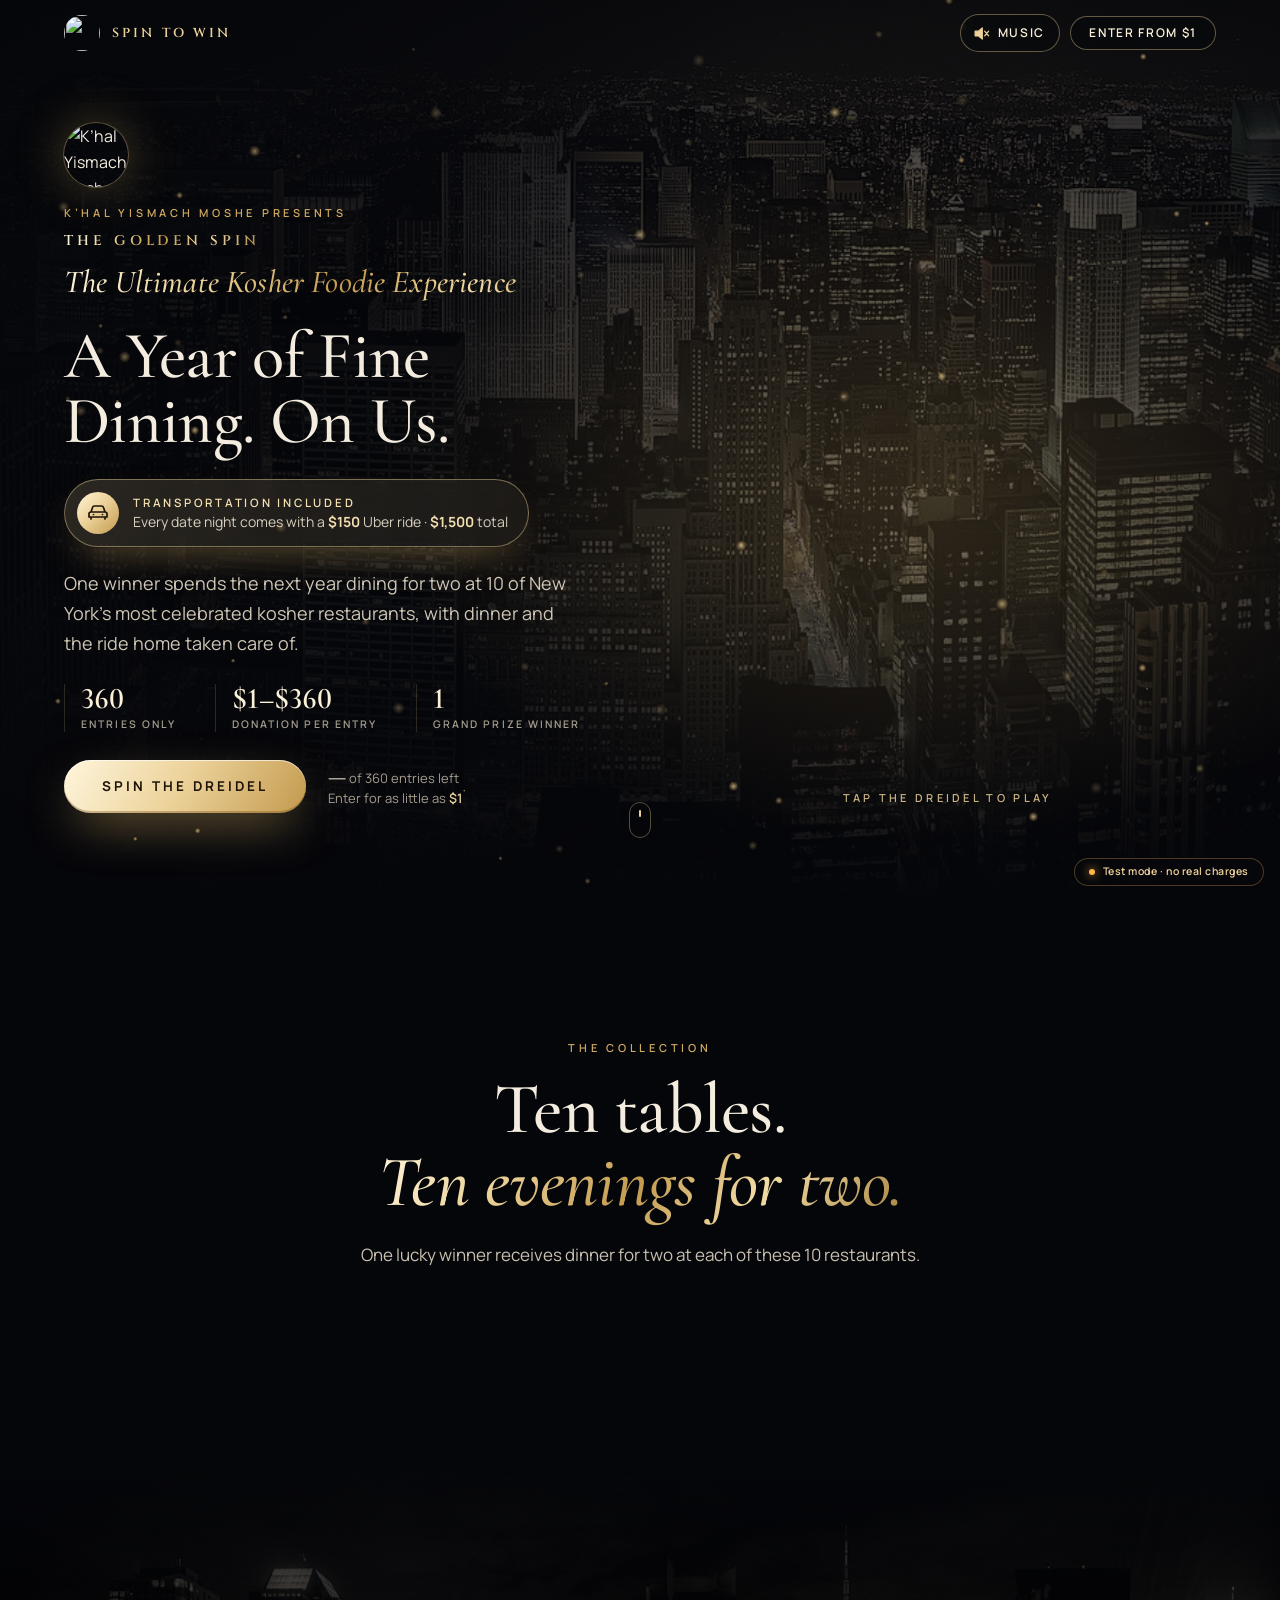
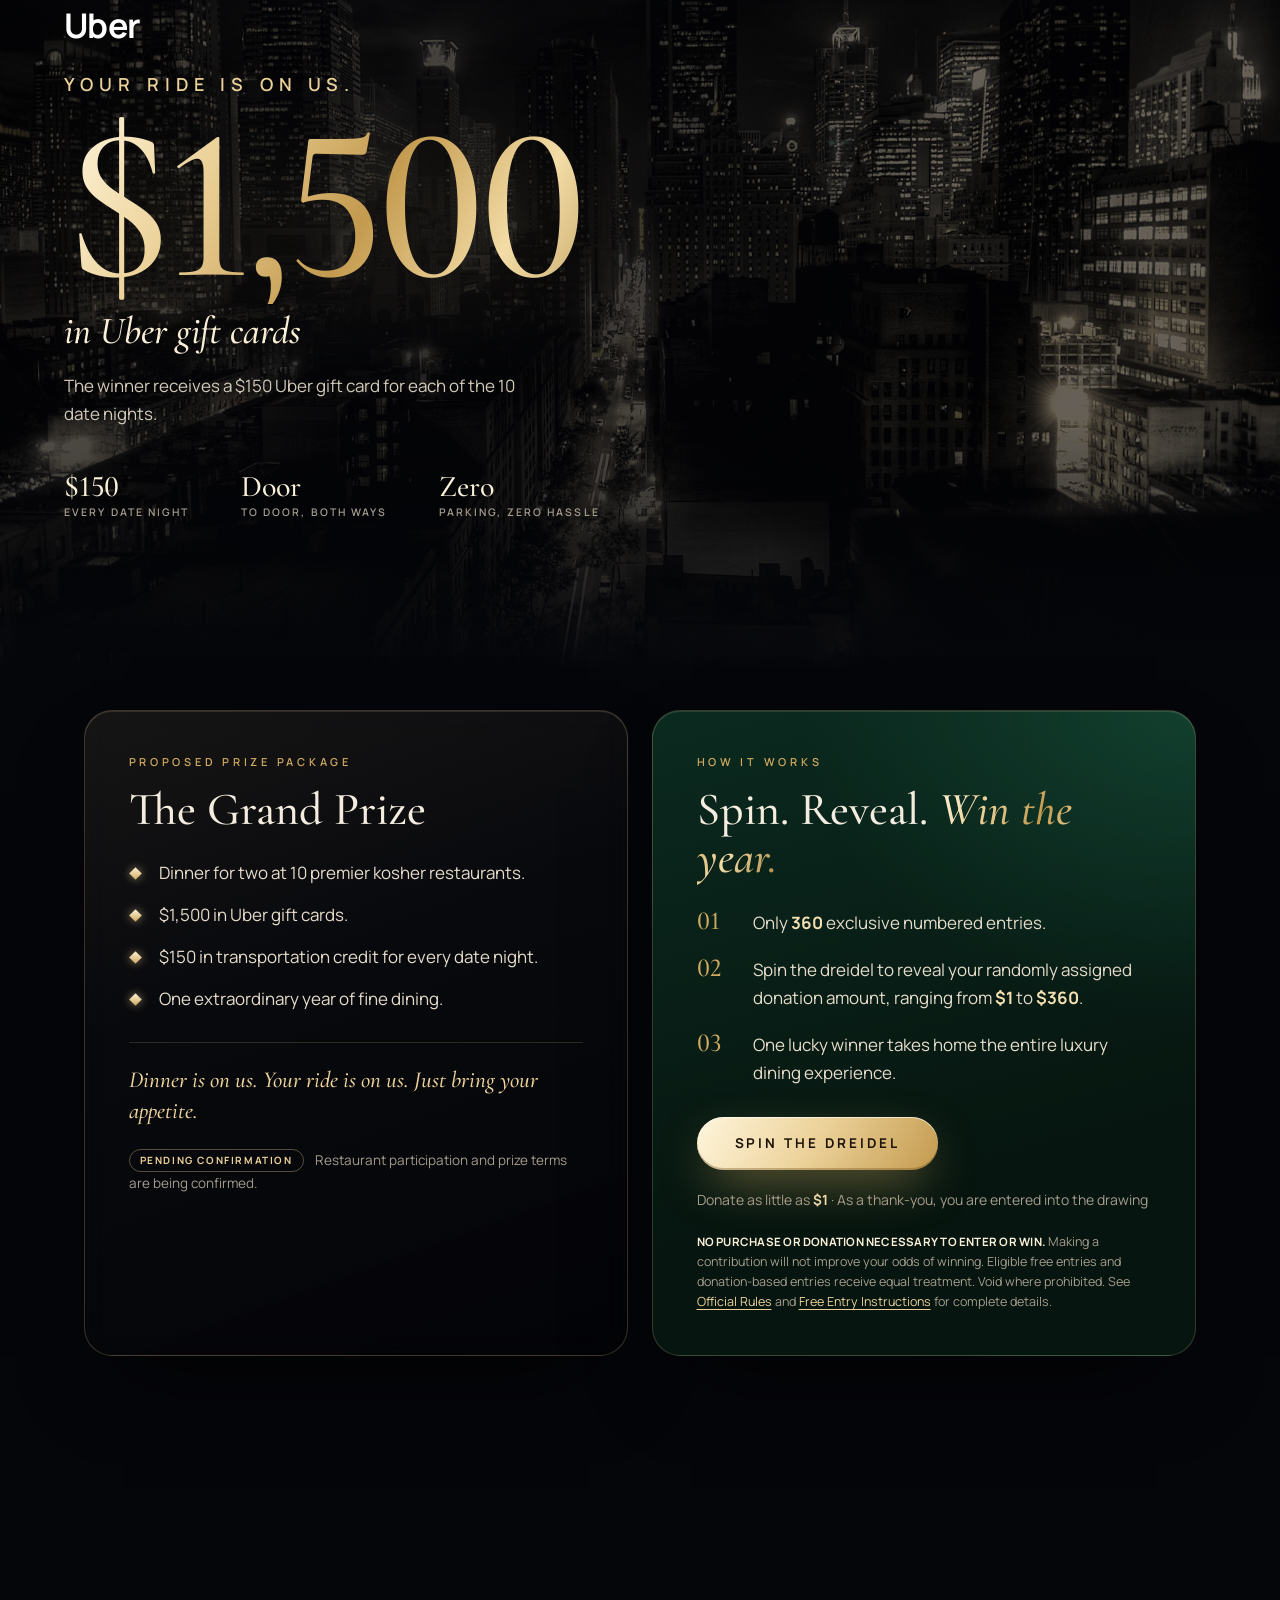
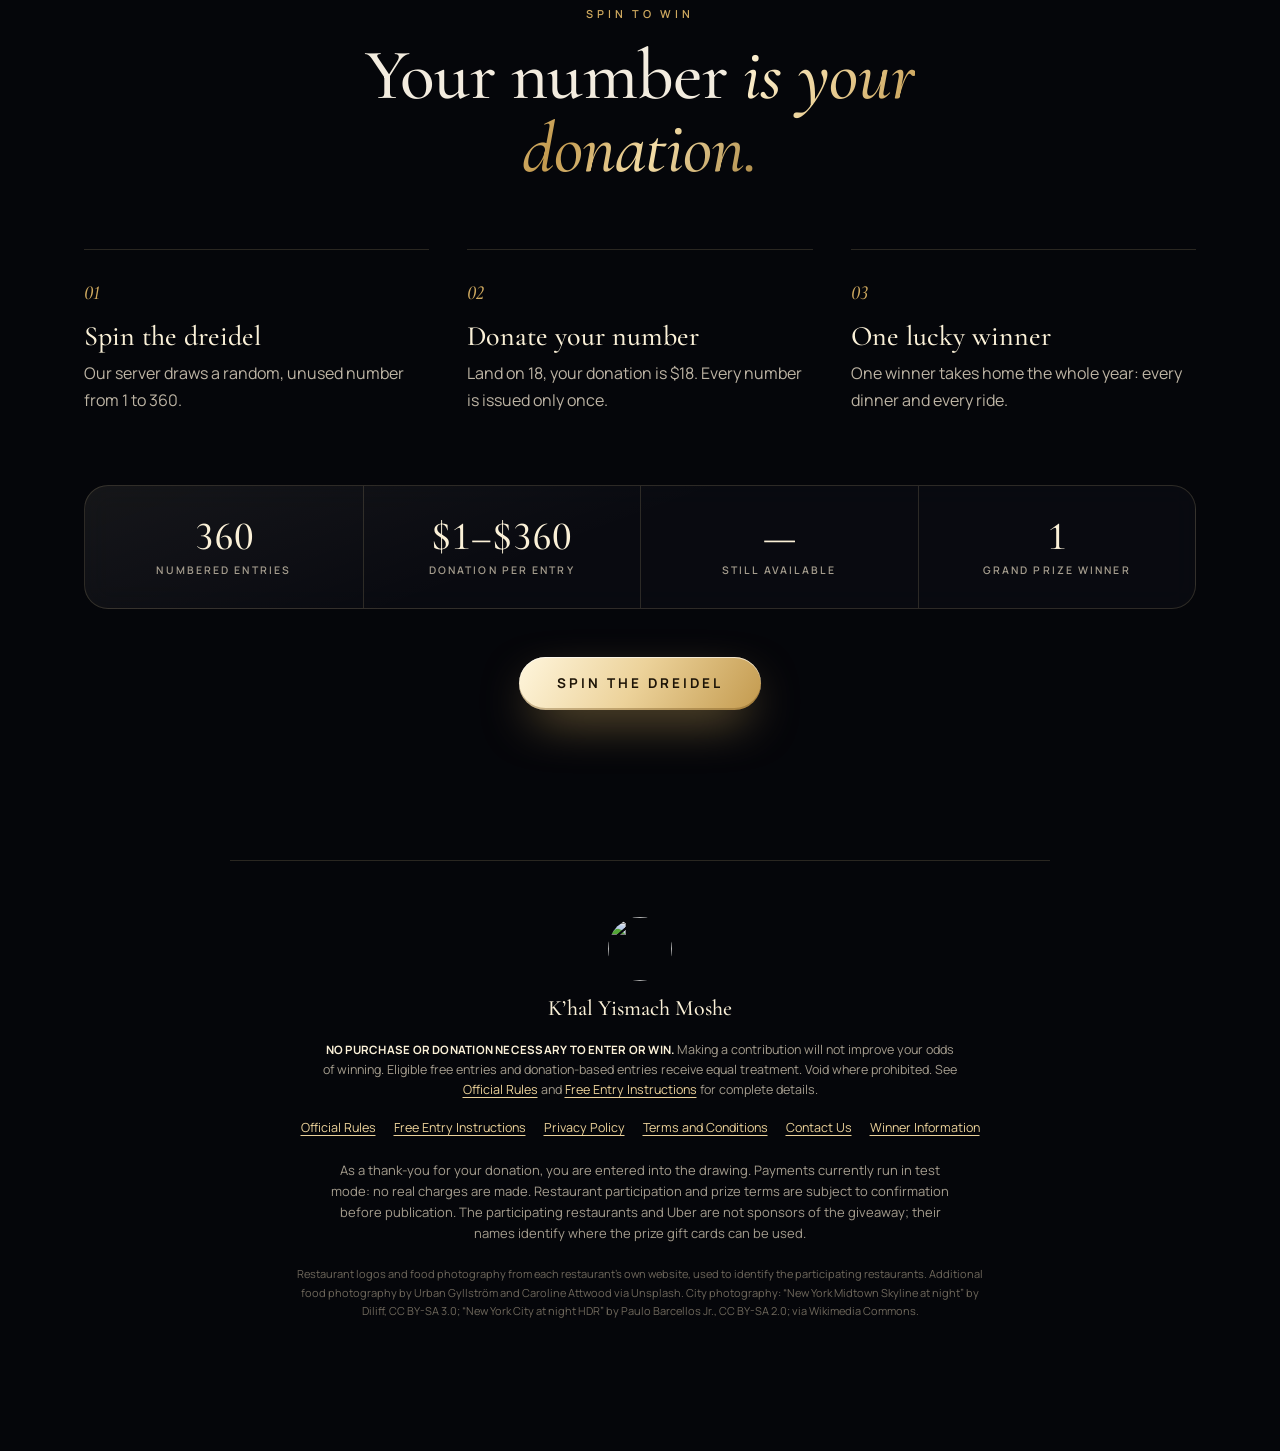
==== index.html @ 98bdea96 "Music on/off button on the result card Co-Authored-By: Claude Opus 5.5 <noreply@anthropic.com> Claud" ====
<!doctype html>
<html lang="en">
<head>
<meta charset="utf-8">
<meta name="viewport" content="width=device-width, initial-scale=1, viewport-fit=cover">
<meta name="theme-color" content="#05060a">
<title>Spin to Win · K’hal Yismach Moshe</title>
<meta name="description" content="A year of date nights at New York’s finest kosher restaurants, with dinner and your ride taken care of.">
<link rel="icon" href="/assets/logo.png">
<link rel="preconnect" href="https://fonts.googleapis.com">
<link rel="preconnect" href="https://fonts.gstatic.com" crossorigin>
<link href="https://fonts.googleapis.com/css2?family=Cormorant+Garamond:ital,wght@0,400;0,500;0,600;0,700;1,400;1,500;1,600&family=Cinzel:wght@500;600;700&family=Frank+Ruhl+Libre:wght@700;900&family=Manrope:wght@400;500;600;700;800&display=swap" rel="stylesheet">
<link rel="stylesheet" href="/assets/site.css">
<script type="importmap">
{ "imports": {
  "three": "https://cdn.jsdelivr.net/npm/three@0.160.0/build/three.module.js",
  "three/addons/": "https://cdn.jsdelivr.net/npm/three@0.160.0/examples/jsm/"
} }
</script>
<script src="https://cdnjs.cloudflare.com/ajax/libs/gsap/3.12.5/gsap.min.js" defer></script>
<script src="https://cdnjs.cloudflare.com/ajax/libs/gsap/3.12.5/ScrollTrigger.min.js" defer></script>
<script src="https://cdn.jsdelivr.net/npm/canvas-confetti@1.9.3/dist/confetti.browser.min.js" defer></script>
</head>
<body>
<canvas id="dust" aria-hidden="true"></canvas>

<div class="ref-chip" id="refChip" hidden><span>Supporting through <b id="refName"></b>’s link</span></div>
<div class="sandbox-pill" role="note"><span class="dot"></span><span>Test mode · no real charges</span></div>

<nav class="nav" id="nav">
  <a class="brand" href="#top"><img src="/assets/logo.png" alt="" width="36" height="36"><span data-c="title">Spin to Win</span></a>
  <div class="nav-right">
    <button class="sound" id="sound" type="button" aria-pressed="false" title="Music and sound">
        <svg viewBox="0 0 24 24" aria-hidden="true"><path class="spk" d="M4 9v6h4l5 4V5L8 9H4z"/><path class="wave" d="M16 8.5a5 5 0 0 1 0 7M18.5 6a8.5 8.5 0 0 1 0 12"/><path class="mute" d="M16 9l5 6M21 9l-5 6"/></svg>
        <span class="snd-label">Music</span>
      </button>
    <button class="nav-cta" type="button" data-open-checkout>Enter from <span data-unit>$1</span></button>
  </div>
</nav>

<header class="hero" id="top">
  <div class="hero-bg" aria-hidden="true"><div class="hero-photo"></div><div class="hero-slides" id="heroSlides"></div><div class="hero-grade"></div><div class="hero-caption" id="heroCaption"></div></div>
  <nav class="hero-rail" id="heroRail" aria-label="The 10 restaurants" hidden></nav>
  <div class="hero-inner">
    <div class="hero-copy">
      <img class="crest" src="/assets/logo.png" alt="K’hal Yismach Moshe" width="96" height="96">
      <p class="kicker"><span data-c="presents">K’hal Yismach Moshe presents</span></p>
      <p class="wordmark"><span data-c="title">The Golden Spin</span><span class="dash"></span><span class="sub" data-c="subtitle">The Ultimate Kosher Foodie Experience</span></p>
      <h1 class="headline" id="headline">A Year of Fine Dining. On Us.</h1>
      <a class="ride-badge" id="rideBadge" href="#ride"><span class="rb-car" aria-hidden="true"><svg viewBox="0 0 24 24"><path d="M5 11l1.5-4.5A2 2 0 0 1 8.4 5h7.2a2 2 0 0 1 1.9 1.5L19 11m-14 0h14m-14 0a2 2 0 0 0-2 2v3h2m14-5a2 2 0 0 1 2 2v3h-2M5 16v2m14-2v2M5 16h14M7.5 13.5h.01M16.5 13.5h.01"/></svg></span><span class="rb-text"><b>Transportation included</b><span>Every date night comes with a <em id="rbPer">$150</em> Uber ride · <em id="rbTotal">$1,500</em> total</span></span></a>
      <p class="intro" data-c="intro">One winner spends the next year dining for two at 10 of New York’s most celebrated kosher restaurants, with dinner and the ride home taken care of.</p>
      <ul class="pillars tickets">
        <li><span class="p-num"><span class="maxT">360</span></span><span class="p-lbl">entries only</span></li>
        <li><span class="p-num"><span data-unit>$1</span>–<span class="maxPriceT">$360</span></span><span class="p-lbl">donation per entry</span></li>
        <li><span class="p-num">1</span><span class="p-lbl">grand prize winner</span></li>
      </ul>
      <div class="hero-actions">
        <button class="cta" id="cta" type="button" data-open-checkout><span>Spin the Dreidel</span></button>
        <p class="avail"><strong id="remaining">—</strong> of <span class="maxT">360</span> entries left<br><span>Enter for as little as <b data-unit>$1</b></span></p>
        <div class="claimed" id="claimed" hidden><div class="cl-bar"><i id="clBar"></i></div><p><b id="clN">0</b> of <span class="maxT">360</span> entries claimed</p></div>
      </div>
    </div>

    <div class="stage" id="spin">
      <div id="three" class="three" aria-hidden="true"></div>
      <div class="stage-fallback" id="fallback" hidden><img src="/assets/logo.png" alt=""></div>
      <p class="spin-counter" id="spinCounter" aria-hidden="true"><span class="sc-hash">№</span><span class="sc-num" id="scNum">0</span></p>
      <p class="stage-hint" id="spinHint" aria-live="polite"></p>
    </div>
  </div>
  <a class="scroll-cue" href="#guide" aria-label="See the restaurants"><span></span></a>
</header>

<main>
  <section class="guide" id="guide" aria-labelledby="guide-h">
    <div class="section-head">
      <p class="kicker">The Collection</p>
      <h2 id="guide-h" class="section-title">Ten tables.<br><em>Ten evenings for two.</em></h2>
      <p class="section-lede" data-c="prize_description">One lucky winner receives dinner for two at each of these 10 restaurants.</p>
    </div>
    <ol class="guide-list" id="guideList"></ol>
  </section>

  <section class="ride" id="ride" aria-labelledby="ride-h">
    <div class="ride-bg" aria-hidden="true"><div class="ride-photo" id="ridePhoto"></div><div class="ride-grade"></div></div>
    <div class="ride-inner">
      <div class="ride-copy">
      <div class="ride-brand" id="rideBrand"><span class="uber-word">Uber</span></div>
      <h2 id="ride-h" class="ride-title" data-c-t="title">Your ride is on us.</h2>
      <p class="ride-amount"><span id="rideAmount">$1,500</span></p>
      <p class="ride-label" id="rideLabel">in Uber gift cards</p>
      <p class="ride-detail" id="rideDetail">The winner receives a $150 Uber gift card for each of the 10 date nights.</p>
      <ul class="ride-points">
        <li><strong id="ridePer">$150</strong><span>every date night</span></li>
        <li><strong>Door</strong><span>to door, both ways</span></li>
        <li><strong>Zero</strong><span>parking, zero hassle</span></li>
      </ul>
      </div>
      <div class="cards-stack" aria-hidden="true" id="cardStack"></div>
    </div>
  </section>

  <section class="overview" id="prize" aria-labelledby="prize-h">
    <div class="ov-card ov-prize">
      <p class="kicker" id="prizeKicker">Proposed prize package</p>
      <h2 id="prize-h" class="ov-title" data-c="prize_title">The Grand Prize</h2>
      <ul class="ov-list" id="prizeItems">
        <li>Dinner for two at 10 premier kosher restaurants.</li>
        <li>$1,500 in Uber gift cards.</li>
        <li>$150 in transportation credit for every date night.</li>
        <li>One extraordinary year of fine dining.</li>
      </ul>
      <p class="ov-tagline" data-c="tagline">Dinner is on us. Your ride is on us. Just bring your appetite.</p>
      <p class="pending" id="pending"><span class="tag">Pending confirmation</span> Restaurant participation and prize terms are being confirmed.</p>
    </div>
    <div class="ov-card ov-how">
      <p class="kicker">How it works</p>
      <h2 class="ov-title">Spin. Reveal. <em>Win the year.</em></h2>
      <ol class="ov-steps">
        <li><span>01</span><p>Only <b class="maxT">360</b> exclusive numbered entries.</p></li>
        <li><span>02</span><p>Spin the dreidel to reveal your randomly assigned donation amount, ranging from <b data-unit>$1</b> to <b class="maxPriceT">$360</b>.</p></li>
        <li><span>03</span><p>One lucky winner takes home the entire luxury dining experience.</p></li>
      </ol>
      <div class="ov-cta"><button class="cta" type="button" data-open-checkout><span>Spin the Dreidel</span></button><p>Donate as little as <b data-unit>$1</b> · As a thank-you, you are entered into the drawing</p></div>
      <p class="npn" data-npn><strong>No purchase or donation necessary to enter or win.</strong> Making a contribution will not improve your odds of winning. Eligible free entries and donation-based entries receive equal treatment. Void where prohibited. See <a href="/rules">Official Rules</a> and <a href="/free-entry">Free Entry Instructions</a> for complete details.</p>
    </div>
  </section>

  <section class="play" id="play" aria-labelledby="play-h">
    <div class="section-head">
      <p class="kicker">Spin to Win</p>
      <h2 id="play-h" class="section-title">Your number <em>is your donation.</em></h2>
    </div>
    <ol class="steps">
      <li><span class="step-n">01</span><h3>Spin the dreidel</h3><p>Our server draws a random, unused number from 1 to <span class="maxT">360</span>.</p></li>
      <li><span class="step-n">02</span><h3>Donate your number</h3><p>Land on 18, your donation is <span data-ex>$18</span>. Every number is issued only once.</p></li>
      <li><span class="step-n">03</span><h3>One lucky winner</h3><p>One winner takes home the whole year: every dinner and every ride.</p></li>
    </ol>
    <div class="facts">
      <div><strong class="maxT">360</strong><span>numbered entries</span></div>
      <div><strong><span data-unit>$1</span>–<span id="maxPrice">$360</span></strong><span>donation per entry</span></div>
      <div><strong id="remaining2">—</strong><span>still available</span></div>
      <div><strong>1</strong><span>grand prize winner</span></div>
    </div>
    <div class="play-cta"><button class="cta" type="button" data-open-checkout><span>Spin the Dreidel</span></button></div>
  </section>

  <section class="earn" id="earn" aria-labelledby="earn-h" hidden>
    <div class="earn-card">
      <p class="kicker">Share your link</p>
      <h2 id="earn-h" class="section-title">Bring your friends <em>to the table.</em></h2>
      <p class="earn-lede" data-earn-lede>Get your personal link and share it with friends and family. Every entry made through your link is counted toward your total.</p>
      <form class="earn-form" id="earnForm" novalidate>
        <input id="earnName" autocomplete="name" placeholder="Your name" maxlength="120" required>
        <input id="earnEmail" type="email" autocomplete="email" placeholder="Your email" maxlength="254" required>
        <button class="cta small" type="submit"><span>Get my link</span></button>
      </form>
      <p class="earn-err" id="earnErr" role="alert"></p>
      <div class="share-box" data-sharebox hidden>
        <p class="sb-progress"><strong data-sb-sold>0</strong> <span data-sb-of>of <span data-sb-th>10</span></span> entries made through your link</p>
        <div class="sb-bar"><i data-sb-bar></i></div>
        <div class="sb-link"><input type="text" readonly data-sb-link aria-label="Your personal link"><button type="button" class="sb-copy" data-sb-copy>Copy</button></div>
        <a class="share sb-wa" data-sb-wa target="_blank" rel="noopener">Share on WhatsApp</a>
      </div>
      <p class="earn-terms" data-earn-terms></p>
    </div>
  </section>

  <footer class="foot">
    <img src="/assets/logo.png" alt="" width="64" height="64">
    <p class="foot-org" data-c="org_name">K’hal Yismach Moshe</p>
    <div class="foot-legal" id="footLegal"></div>
    <p class="npn foot-npn" data-npn><strong>No purchase or donation necessary to enter or win.</strong> Making a contribution will not improve your odds of winning. Eligible free entries and donation-based entries receive equal treatment. Void where prohibited. See <a href="/rules">Official Rules</a> and <a href="/free-entry">Free Entry Instructions</a> for complete details.</p>
    <nav class="foot-links" aria-label="Legal"><a href="/rules">Official Rules</a><a href="/free-entry">Free Entry Instructions</a><a href="/privacy">Privacy Policy</a><a href="/terms">Terms and Conditions</a><a href="/contact">Contact Us</a><a href="/winners">Winner Information</a></nav>
    <p class="fine" id="terms">As a thank-you for your donation, you are entered into the drawing. Payments currently run in test mode: no real charges are made. <span id="termsPending">Restaurant participation and prize terms are subject to confirmation before publication.</span> The participating restaurants and Uber are not sponsors of the giveaway; their names identify where the prize gift cards can be used.</p>
    <p class="fine" id="drawInfo"></p>
    <p class="credits">Restaurant logos and food photography from each restaurant’s own website, used to identify the participating restaurants. Additional food photography by Urban Gyllström and Caroline Attwood via Unsplash. City photography: “New York Midtown Skyline at night” by Diliff, CC BY-SA 3.0; “New York City at night HDR” by Paulo Barcellos Jr., CC BY-SA 2.0; via Wikimedia Commons.</p>
  </footer>
</main>

<aside class="music-dock" id="musicDock" aria-hidden="true" aria-label="Background music"><div class="md-head"><span class="md-note" aria-hidden="true">♪</span><span class="md-title" id="musicTitle"></span><button type="button" class="md-close" id="musicClose" aria-label="Stop music">×</button></div><div class="md-player" id="musicPlayer"></div></aside>

<div class="mobile-bar" id="mobileBar">
  <div><strong id="mbRemaining">—</strong> left · from <span data-unit>$1</span></div>
  <button class="cta small" type="button" data-open-checkout><span>Spin</span></button>
</div>

<div class="sheet" id="sheet" hidden>
  <div class="sheet-backdrop" data-close></div>
  <form class="sheet-panel" id="checkout" novalidate aria-labelledby="co-h" role="dialog" aria-modal="true">
    <button class="close" type="button" data-close aria-label="Close">×</button>
    <div class="progress"><span class="on"></span><span id="p2"></span></div>
    <div class="step" id="step1">
      <p class="kicker">Step 1 of 2</p>
      <h2 id="co-h">Who’s spinning?</h2>
      <label class="field"><span>Full name</span><input id="name" autocomplete="name" maxlength="120" required></label>
      <label class="field"><span>Email</span><input id="email" type="email" autocomplete="email" inputmode="email" maxlength="254" required></label>
      <label class="field"><span>Phone</span><input id="phone" type="tel" autocomplete="tel" inputmode="tel" maxlength="32" required></label>
      <p class="hint">Your entry number is emailed to you.</p>
      <button class="cta" type="button" id="next"><span>Continue</span></button>
    </div>
    <div class="step" id="step2" hidden>
      <p class="kicker">Step 2 of 2</p>
      <h2>Authorize your donation</h2>
      <p class="auth-lede">Your card is authorized for up to <b class="maxPriceT">$360</b> before you spin. You are charged only the number the dreidel lands on.</p>
      <div class="authbox">
        <div><span>Possible donation</span><strong><span data-unit>$1</span> – <span class="maxPriceT">$360</span></strong></div>
        <div><span>You’re charged</span><strong>Your number only</strong></div>
      </div>
      <div class="payel" id="payEl" hidden></div>
      <label class="consent"><input type="checkbox" id="consent"><span><span id="authText">I authorize a charge of the randomly assigned donation amount, between <b data-unit>$1</b> and <b class="maxPriceT">$360</b>.</span> <em id="consentNote">Sandbox demo: no real charge occurs.</em></span></label>
      <label class="consent"><input type="checkbox" id="consentRules"><span>I am at least <span class="minAge">18</span> years old, I am eligible under the <a href="/rules" target="_blank">Official Rules</a>, and I agree to the Official Rules and the <a href="/privacy" target="_blank">Privacy Policy</a>.</span></label>
      <label class="consent optional"><input type="checkbox" id="marketing"><span id="marketingText">Keep me informed about future events and fundraisers (optional).</span></label>
      <p class="npn small" data-npn><strong>No purchase or donation necessary.</strong> A contribution does not improve your odds. <a href="/free-entry" target="_blank">Enter for free</a> · <a href="/rules" target="_blank">Official Rules</a></p>
      <button class="cta" type="submit" id="go"><span>Spin the Dreidel</span></button>
      <button class="link" type="button" id="back">Back</button>
    </div>
    <p class="error" id="error" role="alert"></p>
  </form>
</div>

<div class="reveal-layer" id="reveal" hidden role="dialog" aria-modal="true" aria-labelledby="rv-h">
  <div class="reveal-backdrop"></div>
  <div class="reveal-card">
    <button class="sound r-sound" id="rSound" type="button" aria-pressed="false" title="Music on/off" aria-label="Music on or off">
      <svg viewBox="0 0 24 24" aria-hidden="true"><path class="spk" d="M4 9v6h4l5 4V5L8 9H4z"/><path class="wave" d="M16 8.5a5 5 0 0 1 0 7M18.5 6a8.5 8.5 0 0 1 0 12"/><path class="mute" d="M16 9l5 6M21 9l-5 6"/></svg>
      <span class="snd-label">Music</span>
    </button>
    <figure class="r-art" id="rArt" hidden><img id="rArtImg" alt=""><figcaption id="rArtCap"></figcaption></figure>
    <p class="kicker" id="rv-h">The dreidel landed on <span id="rLetter"></span></p>
    <p class="big-number"><span class="hash">№</span><span id="rNumber">0</span></p>
    <p class="r-amount"><span id="rAmount">$0</span><span class="r-amount-l">your donation</span></p>
    <p class="r-status" id="rStatus"></p>
    <dl class="r-meta">
      <div><dt>Confirmation</dt><dd id="rConf">—</dd></div>
      <div><dt>Authorization</dt><dd id="rAuth">—</dd></div>
    </dl>
    <div class="r-earn" id="rEarn" hidden>
      <p class="r-earn-h">Share your personal link</p>
      <p class="r-earn-p" data-earn-lede>Send it to friends and family. Every entry made through your link is counted toward your total.</p>
      <div class="share-box" data-sharebox hidden>
        <p class="sb-progress"><strong data-sb-sold>0</strong> <span data-sb-of>of <span data-sb-th>10</span></span> entries made through your link</p>
        <div class="sb-bar"><i data-sb-bar></i></div>
        <div class="sb-link"><input type="text" readonly data-sb-link aria-label="Your personal link"><button type="button" class="sb-copy" data-sb-copy>Copy</button></div>
        <a class="share sb-wa" data-sb-wa target="_blank" rel="noopener">Share on WhatsApp</a>
      </div>
    </div>
    <div class="r-actions">
      <a class="share" id="share" target="_blank" rel="noopener"><svg viewBox="0 0 24 24" aria-hidden="true"><path d="M12 2a10 10 0 0 0-8.6 15.1L2 22l5-1.3A10 10 0 1 0 12 2zm0 18.2c-1.5 0-3-.4-4.3-1.2l-.3-.2-3 .8.8-2.9-.2-.3A8.2 8.2 0 1 1 12 20.2zm4.5-6.1c-.2-.1-1.5-.7-1.7-.8-.2-.1-.4-.1-.6.1l-.8 1c-.1.2-.3.2-.5.1a6.7 6.7 0 0 1-3.3-2.9c-.3-.4.2-.4.7-1.3.1-.2 0-.3 0-.4l-.8-1.8c-.2-.5-.4-.4-.6-.4h-.5a1 1 0 0 0-.7.3 3 3 0 0 0-.9 2.2 5.2 5.2 0 0 0 1.1 2.7 11.8 11.8 0 0 0 4.5 4c1.7.7 2.3.8 3.2.6.5-.1 1.5-.6 1.7-1.2.2-.6.2-1.1.2-1.2-.1-.1-.3-.2-.5-.3z"/></svg>Share on WhatsApp</a>
      <button class="ghost" id="again" type="button">Enter again</button>
      <button class="link" id="done" type="button">Done</button>
    </div>
  </div>
</div>

<script type="module" src="/assets/site.js"></script>
</body>
</html>
---- assets/site.css ----
:root{
  --ink:#05060a; --ink-2:#0a0b11; --ink-3:#11131b;
  --champ-1:#fbf1d8; --champ-2:#ecd29a; --champ-3:#cfa95f; --champ-4:#9a7638;
  --text:#f3ecdf; --muted:#a59d8e; --faint:#6f685c; --hair:rgba(236,210,154,.16);
  --gold:linear-gradient(120deg,#fff6dd 0%,#ecd29a 24%,#c39a4e 50%,#f3dca6 72%,#a88440 100%);
  --serif:'Cormorant Garamond',Georgia,serif; --caps:'Cinzel',Georgia,serif; --sans:'Manrope',system-ui,sans-serif;
  --gutter:clamp(18px,5vw,64px); --maxw:1240px;
  --emerald-1:#06150f; --emerald-2:#0b2a1f; --emerald-3:#134a36; --emerald-4:#1f6b4f; --ivory:#f6efe1;
}
::selection{background:rgba(31,107,79,.65);color:var(--ivory)}
*{box-sizing:border-box}
html{scroll-behavior:smooth;-webkit-text-size-adjust:100%}
*{font-feature-settings:'lnum' 1 !important}
body{margin:0;background:var(--ink);color:var(--text);font:400 16px/1.65 var(--sans);overflow-x:hidden;-webkit-font-smoothing:antialiased}
img{max-width:100%;display:block}
[hidden]{display:none!important}
button{font:inherit;color:inherit}
a{color:inherit}
.sr-only{position:absolute;width:1px;height:1px;overflow:hidden;clip:rect(0 0 0 0);white-space:nowrap}
#dust{position:fixed;inset:0;width:100%;height:100%;pointer-events:none;z-index:2}
main,.hero,.nav{position:relative}

.kicker{margin:0;font:600 11px/1.5 var(--sans);letter-spacing:.34em;text-transform:uppercase;color:var(--champ-3)}
.tag{display:inline-block;padding:4px 10px;border-radius:999px;border:1px solid rgba(236,210,154,.35);color:var(--champ-2);font:700 10px/1.3 var(--sans);letter-spacing:.16em;text-transform:uppercase;vertical-align:1px;margin-right:8px}

/* sandbox notice */
.sandbox-pill{position:fixed;left:16px;bottom:max(14px,env(safe-area-inset-bottom));z-index:45;display:flex;align-items:center;gap:8px;padding:6px 14px;border-radius:999px;background:rgba(8,8,12,.78);border:1px solid rgba(255,190,90,.28);backdrop-filter:blur(10px);-webkit-backdrop-filter:blur(10px);font:600 10.5px/1.3 var(--sans);letter-spacing:.05em;color:#f1d39a;white-space:nowrap;max-width:calc(100vw - 24px)}
.sandbox-pill span:last-child{overflow:hidden;text-overflow:ellipsis}
.sandbox-pill .dot{width:6px;height:6px;border-radius:50%;background:#ffb547;box-shadow:0 0 10px #ffb547;flex:none}
@media (min-width:861px){.sandbox-pill{left:auto;right:16px}}

/* nav */
.nav{position:fixed;top:0;left:0;right:0;z-index:40;display:flex;align-items:center;justify-content:space-between;padding:14px var(--gutter);transition:background .4s,backdrop-filter .4s,border-color .4s;border-bottom:1px solid transparent}
.nav.scrolled{background:rgba(5,6,10,.72);backdrop-filter:blur(16px);-webkit-backdrop-filter:blur(16px);border-color:var(--hair)}
.brand{display:flex;align-items:center;gap:12px;text-decoration:none;font:600 13px/1 var(--caps);letter-spacing:.24em;text-transform:uppercase;color:var(--champ-2)}
.brand img{border-radius:50%;opacity:0;transition:opacity .4s}
.nav.scrolled .brand img{opacity:1}
.nav-cta{border:1px solid rgba(236,210,154,.4);background:rgba(5,6,10,.35);color:var(--champ-1);padding:10px 18px;border-radius:999px;font:600 12px/1 var(--sans);letter-spacing:.14em;text-transform:uppercase;cursor:pointer;transition:background .3s,border-color .3s;backdrop-filter:blur(8px)}
.nav-cta:hover{background:rgba(236,210,154,.12);border-color:var(--champ-2)}

/* hero */
.hero{min-height:100svh;display:flex;flex-direction:column;justify-content:center;padding:84px var(--gutter) 48px;isolation:isolate;overflow:hidden}
.hero-bg{position:absolute;inset:0;z-index:-1}
.hero-photo{position:absolute;inset:-4% -2%;background:url(/assets/img/skyline.jpg) center 35%/cover no-repeat;filter:saturate(.55) brightness(.62) sepia(.35);transform-origin:center;animation:breathe 30s ease-in-out infinite alternate}
@keyframes breathe{to{transform:scale(1.06) translateY(-1%)}}
.hero-slides{position:absolute;inset:0;overflow:hidden}
.hero-slides .slide{position:absolute;inset:-3%;background:center/cover no-repeat;opacity:0;transition:opacity 1.8s ease;filter:brightness(.72) saturate(1.05) contrast(1.05)}
.hero-slides .slide.on{opacity:1;animation:kenburns 7.5s ease-out forwards}
.hero-slides .slide.out{opacity:0;animation:kenburns 7.5s ease-out forwards}
@keyframes kenburns{from{transform:scale(1.0)}to{transform:scale(1.08)}}
.hero-caption{position:absolute;right:var(--gutter);top:96px;z-index:3;display:flex;align-items:center;gap:14px;padding:10px 18px 10px 14px;border-radius:999px;background:rgba(5,6,10,.55);border:1px solid var(--hair);backdrop-filter:blur(8px);-webkit-backdrop-filter:blur(8px);opacity:0;transform:translateY(6px);transition:opacity .45s ease,transform .45s ease;pointer-events:none;max-width:calc(100% - 32px)}
.hero-caption.on{opacity:1;transform:none}
.ref-chip{position:fixed;left:50%;top:74px;transform:translateX(-50%);z-index:39;padding:7px 16px;border-radius:999px;background:rgba(8,8,12,.82);border:1px solid var(--hair);backdrop-filter:blur(10px);-webkit-backdrop-filter:blur(10px);font:500 12.5px/1.3 var(--sans);color:var(--text);white-space:nowrap;max-width:calc(100vw - 24px);overflow:hidden;text-overflow:ellipsis}
.ref-chip b{color:var(--champ-1);font-weight:700}
@media (max-width:860px){.ref-chip{top:auto;bottom:calc(126px + env(safe-area-inset-bottom));font-size:11.5px}}
.earn{max-width:820px;margin:110px auto 0;padding:0 var(--gutter)}
.earn-card{border:1px solid rgba(236,210,154,.18);border-radius:28px;padding:clamp(26px,5vw,48px);background:radial-gradient(120% 90% at 50% 0%,rgba(31,107,79,.32),transparent 62%),linear-gradient(180deg,var(--emerald-1),var(--ink-2));text-align:center}
.earn-lede{color:#d8cfbf;max-width:560px;margin:14px auto 24px;font-size:15.5px}
.earn-lede b{color:var(--champ-1)}
.earn-form{display:flex;gap:10px;flex-wrap:wrap;justify-content:center;max-width:620px;margin:0 auto}
.earn-form[hidden]{display:none}
.earn-form input{flex:1 1 180px;min-width:0;padding:13px 16px;border-radius:999px;border:1px solid rgba(236,210,154,.28);background:rgba(0,0,0,.35);color:var(--text);font:400 15px var(--sans)}
.earn-form input:focus{outline:none;border-color:var(--champ-2)}
.earn-err{color:#ffb4a5;min-height:1.2em;margin:10px 0 0;font-size:13px}
.earn-terms{color:var(--faint);font-size:12px;margin:18px auto 0;max-width:560px}
.share-box{max-width:520px;margin:6px auto 0;text-align:left}
.share-box[hidden]{display:none}
.sb-progress{margin:0 0 8px;font-size:13.5px;color:#d8cfbf}
.sb-progress strong{font:600 20px var(--serif);color:var(--champ-1)}
.sb-progress b{color:var(--champ-1)}
.sb-bar[hidden]{display:none}
.sb-bar{height:6px;border-radius:99px;background:rgba(236,210,154,.14);overflow:hidden;margin:0 0 14px}
.sb-bar i{display:block;height:100%;width:0;background:var(--gold);border-radius:99px;transition:width .8s ease}
.sb-link{display:flex;gap:8px;margin:0 0 10px}
.sb-link input{flex:1;min-width:0;padding:10px 14px;border-radius:12px;border:1px solid rgba(236,210,154,.28);background:rgba(0,0,0,.4);color:var(--champ-1);font:500 13px ui-monospace,Menlo,monospace}
.sb-copy{flex:none;padding:0 16px;border-radius:12px;border:1px solid var(--champ-3);background:rgba(236,210,154,.1);color:var(--champ-1);font:600 12px var(--sans);letter-spacing:.08em;text-transform:uppercase;cursor:pointer}
.sb-wa{display:inline-flex}
.r-earn{margin:18px 0 6px;padding:16px 18px;border:1px solid rgba(236,210,154,.16);border-radius:18px;background:linear-gradient(160deg,rgba(31,107,79,.22),rgba(11,42,31,.18));text-align:left}
.r-earn[hidden]{display:none}
.r-earn-h{margin:0;font:600 19px/1.2 var(--serif);color:var(--champ-1)}
.r-earn-p{margin:4px 0 12px;font-size:13px;color:#cfc6b6}
.r-earn-p b{color:var(--champ-1);font-weight:600}
.r-art{margin:-8px auto 16px;width:min(280px,60vw)}
.r-art[hidden]{display:none}
.r-art img{display:block;width:100%;aspect-ratio:833/1000;object-fit:cover;border-radius:18px;border:2px solid var(--champ-3);box-shadow:0 18px 40px -14px #000,0 0 0 6px rgba(236,210,154,.08)}
.r-art figcaption{margin:10px 0 0;font:600 15px/1.3 var(--serif);color:var(--champ-1)}
.r-art figcaption[hidden]{display:none}
.share[hidden]{display:none}
.r-earn .share-box{margin:0}
.music-dock{position:fixed;right:16px;bottom:max(52px,env(safe-area-inset-bottom));z-index:46;width:220px;padding:10px 10px 12px;border-radius:16px;background:rgba(8,8,12,.88);border:1px solid var(--hair);box-shadow:0 20px 50px -20px #000;backdrop-filter:blur(10px);-webkit-backdrop-filter:blur(10px)}
.music-dock:not(.on){opacity:0;visibility:hidden;pointer-events:none;transform:translateY(16px)}
.music-dock{transition:opacity .3s ease,transform .3s ease,visibility 0s linear .3s}.music-dock.on{transition:opacity .3s ease,transform .3s ease}
.md-head{display:flex;align-items:center;gap:8px;margin:0 0 8px}
.md-note{color:var(--champ-2);font-size:15px}
.md-title{flex:1;min-width:0;font:600 10.5px/1.35 var(--sans);letter-spacing:.04em;color:var(--champ-1);overflow:hidden;display:-webkit-box;-webkit-line-clamp:2;-webkit-box-orient:vertical}
.md-close{flex:none;width:26px;height:26px;border-radius:50%;border:1px solid var(--hair);background:none;color:var(--text);font-size:16px;line-height:1;cursor:pointer}
.md-player iframe{display:block;width:200px;height:200px;border:0;border-radius:10px;background:#000}
@media (max-width:860px){.music-dock{right:12px;bottom:calc(84px + env(safe-area-inset-bottom))}}
.hero-rail{display:none}
@media (min-width:1180px){
  .hero.has-slides .hero-caption{display:none}
  .hero-rail:not([hidden]){display:block;position:absolute;right:var(--gutter);top:clamp(250px,27vh,300px);z-index:5;width:200px;padding:14px 0 14px 18px;background:radial-gradient(closest-side at 70% 50%,rgba(5,6,10,.55),transparent);border-radius:18px}
  .rail-logo{height:56px;display:flex;align-items:center;justify-content:flex-end;margin:0 0 14px;opacity:0;transform:translateY(4px);transition:opacity .45s ease,transform .45s ease}
  .rail-logo.on{opacity:1;transform:none}
  .rail-logo img{max-height:56px;max-width:150px;width:auto;object-fit:contain;filter:drop-shadow(0 2px 10px rgba(0,0,0,.6))}
  .hero-rail ol{list-style:none;margin:0;padding:0;border-right:1px solid var(--hair)}
  .hero-rail li button{position:relative;display:flex;align-items:baseline;justify-content:flex-end;gap:10px;width:100%;padding:6px 16px 6px 0;background:none;border:0;cursor:pointer;color:rgba(243,236,223,.66);text-align:right;transition:color .4s ease}
  .hero-rail li button:hover,.hero-rail li button:focus-visible{color:var(--champ-1);outline:none}
  .hero-rail .rn{font:500 10px/1 var(--sans);letter-spacing:.08em;color:rgba(236,210,154,.55)}
  .hero-rail .rt{font:600 11px/1.25 var(--caps);letter-spacing:.15em;text-transform:uppercase;white-space:nowrap;text-shadow:0 1px 3px #000,0 0 14px rgba(0,0,0,.8)}
  .hero-rail li.on button{color:var(--champ-1)}
  .hero-rail li.on .rn{color:var(--champ-2)}
  .hero-rail li.on .rt{color:transparent;background:var(--gold);-webkit-background-clip:text;background-clip:text;text-shadow:none;font-size:12px}
  .hero-rail .rbar{position:absolute;right:-1px;top:4px;bottom:4px;width:2px;background:var(--champ-2);transform:scaleY(0);transform-origin:top;box-shadow:0 0 10px rgba(236,210,154,.6)}
  .hero-rail li.on .rbar{animation:railbar var(--period,5500ms) linear forwards}
  .hero-rail li.past .rbar{transform:scaleY(1);opacity:.35;box-shadow:none}
}
@keyframes railbar{from{transform:scaleY(0)}to{transform:scaleY(1)}}
@media (prefers-reduced-motion:reduce){.hero-rail li.on .rbar{animation:none;transform:scaleY(1)}}
.hero-caption img{height:40px;width:auto;max-width:120px;object-fit:contain}
.hero-caption span{font:600 10.5px/1.3 var(--caps);letter-spacing:.22em;text-transform:uppercase;color:var(--champ-1);white-space:nowrap;overflow:hidden;text-overflow:ellipsis}
@media (max-width:860px){.hero.has-slides{padding-top:122px}.hero-caption{top:68px;bottom:auto;left:0;right:0;margin:0 auto;width:max-content;padding:5px 12px 5px 8px;gap:9px}.hero-caption img{height:26px;max-width:80px}.hero-caption span{font-size:9px;letter-spacing:.16em}}
.hero.has-slides .hero-photo{display:none}
@media (prefers-reduced-motion:reduce){.hero-slides .slide.on,.hero-slides .slide.out{animation:none}}
.hero-grade{position:absolute;inset:0;background:
  radial-gradient(60% 55% at 72% 55%,rgba(207,169,95,.20),transparent 70%),
  linear-gradient(90deg,rgba(5,6,10,.96) 0%,rgba(5,6,10,.82) 38%,rgba(5,6,10,.45) 70%,rgba(5,6,10,.7) 100%),
  linear-gradient(180deg,rgba(5,6,10,.55) 0%,transparent 30%,transparent 62%,var(--ink) 100%)}
.hero-inner{width:100%;max-width:var(--maxw);margin:0 auto;display:grid;grid-template-columns:minmax(0,1.05fr) minmax(0,1fr);gap:clamp(20px,4vw,56px);align-items:center}
.crest{width:64px;height:64px;border-radius:50%;margin-bottom:18px;box-shadow:0 0 0 1px rgba(236,210,154,.3),0 0 50px rgba(207,169,95,.35)}
.wordmark{display:flex;flex-wrap:wrap;align-items:center;gap:10px 14px;margin:12px 0 22px;font:600 14px/1.2 var(--caps);letter-spacing:.28em;text-transform:uppercase}
.wordmark>span:first-child{background:var(--gold);-webkit-background-clip:text;background-clip:text;color:transparent}
.wordmark .dash{width:28px;height:1px;background:var(--champ-4)}
.wordmark .sub{flex-basis:100%;margin-top:4px;font:italic 500 clamp(24px,2.5vw,34px)/1.15 var(--serif);letter-spacing:.005em;text-transform:none;background:var(--gold);-webkit-background-clip:text;background-clip:text;color:transparent;filter:drop-shadow(0 2px 14px rgba(0,0,0,.55))}
.wordmark .dash{display:none}
.headline{margin:0;font:500 clamp(42px,5.2vw,78px)/.98 var(--serif);letter-spacing:-.01em;color:var(--text)}
.headline .l{display:block;overflow:hidden;padding-bottom:.06em}
.headline .l>span{display:inline-block}
.headline .l:last-child>span{font-style:italic;background:var(--gold);background-size:220% 100%;-webkit-background-clip:text;background-clip:text;color:transparent;animation:sheen 9s linear infinite}
@keyframes sheen{to{background-position:-220% 0}}
.ride-badge{display:inline-flex;align-items:center;gap:14px;margin:26px 0 0;padding:12px 20px 12px 12px;border-radius:999px;text-decoration:none;color:var(--text,#efe8da);background:linear-gradient(120deg,rgba(236,210,154,.16),rgba(236,210,154,.05));border:1px solid rgba(236,210,154,.45);box-shadow:0 0 0 1px rgba(0,0,0,.2),0 18px 40px -18px rgba(207,169,95,.55);backdrop-filter:blur(10px);-webkit-backdrop-filter:blur(10px);transition:border-color .3s,transform .3s}
.ride-badge:hover{border-color:rgba(236,210,154,.8);transform:translateY(-1px)}
.rb-car{flex:none;display:grid;place-items:center;width:42px;height:42px;border-radius:50%;background:linear-gradient(135deg,#fff3d6,#ecd29a 45%,#c39a4e);color:#1d1407}
.rb-car svg{width:24px;height:24px;fill:none;stroke:currentColor;stroke-width:1.7;stroke-linecap:round;stroke-linejoin:round}
.rb-text{display:flex;flex-direction:column;gap:2px;text-align:left;line-height:1.3}
.rb-text b{font:600 11.5px/1.3 var(--sans);letter-spacing:.24em;text-transform:uppercase;color:#f3dfb0}
.rb-text>span{font-size:14px;color:#d8cfbe}
.rb-text em{font-style:normal;font-weight:700;color:#f3dfb0}
.intro{max-width:520px;margin:22px 0 26px;color:#cfc6b6;font-size:clamp(16px,1.5vw,18px)}
.tagline{margin:0 0 24px;font:italic 500 clamp(20px,2vw,24px)/1.35 var(--serif);color:var(--champ-2)}
.pillars{list-style:none;padding:0;margin:0 0 28px;display:flex;gap:clamp(18px,3vw,40px);flex-wrap:wrap}
.pillars li{display:flex;flex-direction:column;gap:4px;padding-left:16px;border-left:1px solid var(--hair)}
.p-num{font:600 30px/1 var(--serif);color:var(--champ-1)}
.p-lbl{font:600 10.5px/1.3 var(--sans);letter-spacing:.2em;text-transform:uppercase;color:var(--muted)}
.hero-actions{display:flex;align-items:center;gap:22px;flex-wrap:wrap}
.avail{margin:0;font-size:13px;color:var(--muted);line-height:1.5}
.avail strong{font:600 22px/1 var(--serif);color:var(--champ-1);font-variant-numeric:tabular-nums}
.avail b{color:var(--champ-2);font-weight:600}

.cta{position:relative;overflow:hidden;border:0;border-radius:999px;padding:20px 38px;cursor:pointer;background:var(--gold);background-size:200% 200%;color:#1d1407;font:700 13.5px/1 var(--sans);letter-spacing:.22em;text-transform:uppercase;box-shadow:0 18px 50px -14px rgba(207,169,95,.75),inset 0 1px 0 rgba(255,255,255,.65),inset 0 -2px 0 rgba(110,76,24,.35);transition:transform .3s cubic-bezier(.2,.8,.2,1),box-shadow .3s,background-position .8s}
.cta::after{content:"";position:absolute;inset:0;background:linear-gradient(105deg,transparent 38%,rgba(255,255,255,.7) 50%,transparent 62%);transform:translateX(-130%);animation:glint 4.5s ease-in-out infinite 1.5s}
@keyframes glint{55%,100%{transform:translateX(130%)}}
.cta:hover{transform:translateY(-2px);box-shadow:0 24px 60px -14px rgba(207,169,95,.9),inset 0 1px 0 rgba(255,255,255,.65);background-position:100% 0}
.cta:active{transform:translateY(0) scale(.985)}
.cta:disabled{filter:grayscale(.7) brightness(.6);cursor:default;transform:none}
.cta:disabled::after{display:none}
.cta.small{padding:14px 22px;font-size:12px}
.cta:focus-visible,.ghost:focus-visible,.link:focus-visible,.sound:focus-visible,.nav-cta:focus-visible,.share:focus-visible{outline:2px solid var(--champ-1);outline-offset:3px}

/* stage */
.stage{position:relative;height:min(720px,78svh);min-height:440px}
.three{position:absolute;inset:-6% -10% 0;z-index:2}
.three canvas{display:block;width:100%!important;height:100%!important;outline:none;cursor:pointer}
.stage-fallback{position:absolute;inset:0;display:grid;place-items:center}
.stage-fallback img{width:220px;border-radius:50%;box-shadow:0 0 90px rgba(207,169,95,.45)}
.spin-counter{position:absolute;left:0;right:0;bottom:0;margin:0;z-index:4;text-align:center;pointer-events:none;opacity:0;transform:translateY(10px) scale(.96);transition:opacity .35s ease,transform .35s ease;font:500 clamp(38px,4.2vw,56px)/1 var(--serif);font-variant-numeric:tabular-nums;letter-spacing:.02em}
.spin-counter.on{opacity:1;transform:none}
.spin-counter .sc-hash{font-size:.5em;vertical-align:.55em;margin-right:.12em;color:var(--champ-3)}
.spin-counter .sc-num{display:inline-block;min-width:2.2ch;background:var(--gold);-webkit-background-clip:text;background-clip:text;color:transparent;filter:drop-shadow(0 4px 18px rgba(0,0,0,.7))}
.spin-counter.locked .sc-num{animation:sclock .9s cubic-bezier(.2,.9,.3,1.4)}
.spin-counter.locked{text-shadow:none}
.spin-counter.locked::after{content:"";position:absolute;left:50%;top:50%;width:180px;height:70px;transform:translate(-50%,-50%);background:radial-gradient(closest-side,rgba(236,210,154,.35),transparent);z-index:-1;animation:scglow 1.2s ease-out forwards}
@keyframes sclock{0%{transform:scale(1.35)}100%{transform:scale(1)}}
@keyframes scglow{0%{opacity:0}30%{opacity:1}100%{opacity:.4}}
.stage-hint{position:absolute;left:0;right:0;bottom:2%;margin:0;text-align:center;font:600 11px/1.4 var(--sans);letter-spacing:.3em;text-transform:uppercase;color:var(--champ-2);opacity:.85;pointer-events:none}
.nav-right{display:flex;align-items:center;gap:10px}
.sound{height:38px;padding:0 14px 0 11px;border-radius:999px;border:1px solid rgba(236,210,154,.4);background:rgba(5,6,10,.35);display:inline-flex;align-items:center;gap:7px;cursor:pointer;color:var(--champ-1);font:600 12px/1 var(--sans);letter-spacing:.14em;text-transform:uppercase;backdrop-filter:blur(8px);-webkit-backdrop-filter:blur(8px)}
.sound:hover{background:rgba(236,210,154,.12);border-color:var(--champ-2)}
.sound[aria-pressed=true]{border-color:var(--champ-2);background:rgba(236,210,154,.14)}
@media (max-width:860px){.sound{width:38px;padding:0;justify-content:center}.snd-label{display:none}}
.sound svg{width:19px;height:19px;fill:none;stroke:var(--champ-2);stroke-width:1.6;stroke-linecap:round;stroke-linejoin:round}
.sound .spk{fill:var(--champ-2)}
.sound .wave{display:none}.sound[aria-pressed=true] .wave{display:block}.sound[aria-pressed=true] .mute{display:none}
.scroll-cue{position:absolute;left:50%;bottom:62px;transform:translateX(-50%);width:22px;height:36px;border:1px solid rgba(236,210,154,.35);border-radius:12px}
.scroll-cue span{position:absolute;left:50%;top:7px;width:2px;height:7px;margin-left:-1px;background:var(--champ-2);border-radius:2px;animation:cue 2s ease-in-out infinite}
@keyframes cue{60%{transform:translateY(10px);opacity:0}100%{opacity:0}}

/* section heads */
.overview{max-width:var(--maxw);margin:0 auto;padding:40px var(--gutter) 120px;display:grid;grid-template-columns:1fr 1fr;gap:24px}
.ov-card{position:relative;padding:clamp(28px,3.4vw,48px);border-radius:28px;border:1px solid rgba(236,210,154,.22);background:linear-gradient(160deg,rgba(236,210,154,.08),rgba(255,255,255,.015) 40%,rgba(0,0,0,.25));backdrop-filter:blur(14px);-webkit-backdrop-filter:blur(14px);box-shadow:inset 0 1px 0 rgba(255,243,214,.12),0 40px 90px -40px #000}
.ov-title{margin:14px 0 26px;font:500 clamp(34px,3.6vw,50px)/1.05 var(--serif)}
.ov-title em{font-style:italic;background:var(--gold);-webkit-background-clip:text;background-clip:text;color:transparent}
.ov-list{list-style:none;margin:0;padding:0;display:grid;gap:14px}
.ov-list li{position:relative;padding-left:30px;font-size:17px;color:#e6dccb}
.ov-list li::before{content:'';position:absolute;left:2px;top:.55em;width:9px;height:9px;transform:rotate(45deg);background:linear-gradient(135deg,#fff3d6,#cfa95f);box-shadow:0 0 10px rgba(236,210,154,.6)}
.ov-tagline{margin:28px 0 0;padding-top:22px;border-top:1px solid var(--hair);font:italic 500 clamp(20px,1.8vw,23px)/1.35 var(--serif);color:var(--champ-2)}
.ov-steps{list-style:none;margin:0;padding:0;display:grid;gap:18px}
.ov-steps li{display:grid;grid-template-columns:44px 1fr;gap:12px;align-items:baseline}
.ov-steps span{font:500 26px/1 var(--serif);color:var(--champ-3)}
.ov-steps p{margin:0;font-size:17px;color:#e6dccb}
.ov-steps b{color:#f3dfb0}
.ov-cta{margin-top:30px;display:flex;align-items:center;gap:18px;flex-wrap:wrap}
.ov-cta p{margin:0;color:var(--muted);font-size:14px}.ov-cta b{color:#f3dfb0}
.section-head{max-width:760px;margin:0 auto 64px;text-align:center}
.section-title{margin:16px 0 0;font:500 clamp(40px,5.6vw,76px)/1.02 var(--serif);letter-spacing:-.01em}
.section-title em{font-style:italic;background:var(--gold);-webkit-background-clip:text;background-clip:text;color:transparent}
.section-lede{margin:22px auto 0;max-width:560px;color:#c9c0b0;font-size:17px}
.pending{margin:22px 0 0;color:var(--muted);font-size:13.5px}
.pending .tag{margin:0 8px 0 0}

/* restaurant guide */
.guide{max-width:var(--maxw);margin:0 auto;padding:140px var(--gutter) 120px}
.guide-list{list-style:none;margin:0;padding:0;display:grid;grid-template-columns:1fr 1fr;column-gap:clamp(32px,6vw,96px)}
.dish{position:relative;padding:34px 0 36px;border-top:1px solid var(--hair);display:grid;grid-template-columns:64px 1fr;gap:6px 20px}
.dish:nth-last-child(-n+2){border-bottom:1px solid var(--hair)}
.dish .no{font:500 italic 22px/1.1 var(--serif);color:var(--champ-3);padding-top:6px}
.dish .no::before{content:'No. ';font-size:.62em;font-style:normal;letter-spacing:.12em;color:var(--champ-4)}
.dish .media{position:relative;grid-column:1/-1;margin:-2px 0 18px;aspect-ratio:16/10;border-radius:16px;overflow:hidden;background:var(--ink-3);box-shadow:0 30px 60px -34px #000,inset 0 0 0 1px rgba(236,210,154,.14)}
.dish .media::after{content:'';position:absolute;inset:0;background:linear-gradient(180deg,transparent 55%,rgba(5,6,10,.55));pointer-events:none}
.dish .media img{width:100%;height:100%;object-fit:cover;transition:transform 1.4s cubic-bezier(.2,.8,.2,1)}
.dish:hover .media img{transform:scale(1.05)}
.dish .logo{height:44px;margin-bottom:10px}
.dish .logo img{height:100%;width:auto;object-fit:contain}
.dish h3{margin:0;font:500 clamp(28px,2.6vw,36px)/1.05 var(--serif);color:var(--text);transition:color .3s}
.dish:hover h3{color:var(--champ-1)}
.dish .loc{margin:8px 0 10px;font:600 10.5px/1.4 var(--sans);letter-spacing:.24em;text-transform:uppercase;color:var(--champ-3)}
.dish .desc{margin:0;color:#bdb4a4;font-size:15.5px;max-width:440px}
.dish .line{position:absolute;left:0;top:-1px;height:1px;width:0;background:linear-gradient(90deg,var(--emerald-4),var(--champ-2));transition:width .9s cubic-bezier(.2,.8,.2,1)}
.dish:hover .line{width:100%}

/* ride */
.ride{position:relative;isolation:isolate;overflow:hidden;padding:150px var(--gutter);min-height:86svh;display:flex;align-items:center}
.ride-bg{position:absolute;inset:0;z-index:-1}
.ride-photo{position:absolute;inset:-8% 0;background:url(/assets/img/avenue.jpg) center 60%/cover no-repeat;filter:saturate(.5) brightness(.55) sepia(.45) contrast(1.05)}
.ride-grade{position:absolute;inset:0;background:linear-gradient(180deg,var(--ink) 0%,rgba(5,6,10,.35) 22%,rgba(5,6,10,.35) 70%,var(--ink) 100%),radial-gradient(60% 60% at 30% 50%,rgba(5,6,10,.75),transparent 75%)}
.ride-inner{max-width:var(--maxw);margin:0 auto;width:100%;display:grid;grid-template-columns:1.1fr .9fr;gap:40px;align-items:center}
.cards-stack{position:relative;height:340px;perspective:1200px}
.gcard{position:absolute;left:50%;top:50%;width:min(360px,80vw);aspect-ratio:1.586;margin:0;border-radius:20px;padding:24px 26px;display:flex;flex-direction:column;justify-content:space-between;
  background:linear-gradient(135deg,rgba(255,255,255,.10),rgba(255,255,255,.02) 40%),linear-gradient(160deg,#17181f,#07080c);border:1px solid rgba(255,255,255,.14);
  box-shadow:0 40px 80px -30px #000,inset 0 1px 0 rgba(255,255,255,.12);transform-origin:50% 120%;backdrop-filter:blur(6px)}
.gcard:not(:last-child)>*{visibility:hidden}
.gcard:nth-child(1){transform:translate(-50%,-50%) rotate(-12deg) translateX(-30px);opacity:.55}
.gcard:nth-child(2){transform:translate(-50%,-50%) rotate(-5deg) translateX(-12px);opacity:.8}
.gcard:nth-child(3){transform:translate(-50%,-50%) rotate(3deg)}
.gcard .g-top{display:flex;justify-content:space-between;align-items:center}
.gcard .g-brand{font:700 24px/1 var(--sans);letter-spacing:-.02em;color:#fff}
.gcard .g-chip{font:600 9.5px/1 var(--sans);letter-spacing:.22em;text-transform:uppercase;color:var(--champ-2)}
.gcard .g-amt{font:500 64px/1 var(--serif);background:var(--gold);-webkit-background-clip:text;background-clip:text;color:transparent}
.gcard .g-foot{display:flex;justify-content:space-between;font:600 10px/1 var(--sans);letter-spacing:.2em;text-transform:uppercase;color:var(--muted)}
.ride-brand{display:flex;align-items:center;gap:14px;margin-bottom:26px;height:44px}
.ride-brand img{height:100%;width:auto}
.uber-word{font:700 34px/1 var(--sans);letter-spacing:-.02em;color:#fff}
.ride-title{margin:0;font:600 clamp(15px,1.5vw,18px)/1.3 var(--sans);letter-spacing:.34em;text-transform:uppercase;color:var(--champ-2)}
.ride-amount{margin:12px 0 0;font:500 clamp(104px,17vw,230px)/.9 var(--serif);letter-spacing:-.03em;background:var(--gold);-webkit-background-clip:text;background-clip:text;color:transparent;filter:drop-shadow(0 20px 60px rgba(207,169,95,.25))}
.ride-label{margin:6px 0 0;font:italic 500 clamp(26px,3vw,40px)/1.1 var(--serif);color:var(--champ-1)}
.ride-detail{margin:20px 0 0;max-width:480px;color:#d3cabb;font-size:17px}
.ride-points{list-style:none;padding:0;margin:44px 0 0;display:flex;gap:clamp(22px,4vw,56px);flex-wrap:wrap}
.ride-points li{display:flex;flex-direction:column;gap:4px}
.ride-points strong{font:500 30px/1 var(--serif);color:var(--champ-1)}
.ride-points span{font:600 10.5px/1.3 var(--sans);letter-spacing:.2em;text-transform:uppercase;color:var(--muted)}

/* play */
.play{max-width:var(--maxw);margin:0 auto;padding:130px var(--gutter) 40px}
.steps{list-style:none;margin:0;padding:0;display:grid;grid-template-columns:repeat(3,1fr);gap:clamp(20px,3vw,40px)}
.steps li{padding:30px 0 0;border-top:1px solid var(--hair)}
.step-n{font:500 italic 20px/1 var(--serif);color:var(--champ-3)}
.steps h3{margin:14px 0 8px;font:500 28px/1.15 var(--serif);color:var(--champ-1)}
.steps p{margin:0;color:#bdb4a4}
.facts{margin:72px 0 0;display:grid;grid-template-columns:repeat(4,1fr);border:1px solid var(--hair);border-radius:24px;background:linear-gradient(160deg,rgba(255,240,205,.05),transparent 45%),rgba(14,15,22,.55);backdrop-filter:blur(14px);-webkit-backdrop-filter:blur(14px)}
.facts>div{padding:30px 24px;text-align:center;display:flex;flex-direction:column;gap:8px}
.facts>div+div{border-left:1px solid var(--hair)}
.facts strong{font:500 40px/1 var(--serif);color:var(--champ-1);font-variant-numeric:tabular-nums}
.facts>div>span{font:600 10.5px/1.3 var(--sans);letter-spacing:.2em;text-transform:uppercase;color:var(--muted)}
.play-cta{display:flex;justify-content:center;margin-top:48px}

.foot{max-width:820px;margin:110px auto 0;padding:56px var(--gutter) 120px;text-align:center;border-top:1px solid var(--hair);color:var(--muted);font-size:13px}
.foot img{margin:0 auto 14px;border-radius:50%;opacity:.95}
.foot-org{font:500 22px/1.2 var(--serif);color:var(--champ-1);margin:0 0 14px}
.foot .fine{margin:0 auto 10px;max-width:640px;line-height:1.6}
.credits{font-size:11px;color:var(--faint);margin-top:22px}
.npn{max-width:640px;margin:18px auto 0;font-size:12.5px;line-height:1.6;color:var(--muted);text-align:center}
.npn strong{color:var(--champ-1);font-weight:700;letter-spacing:.02em;text-transform:uppercase;font-size:11.5px}
.npn a,.foot-links a,.consent a{color:var(--champ-2);text-decoration:underline;text-underline-offset:3px}
.npn.small{font-size:11.5px;margin:0 0 18px;text-align:left}
.ov-cta + .npn{text-align:left;margin:20px 0 0}
.foot-legal{margin:0 auto 18px;font-size:12.5px;line-height:1.7}
.foot-legal p{margin:0}
.foot-legal strong{color:var(--text);font-weight:600}
.foot-npn{margin:0 auto 18px}
.foot-links{display:flex;flex-wrap:wrap;justify-content:center;gap:8px 18px;margin:0 auto 22px;font-size:12.5px}
mark.ph{background:rgba(255,181,71,.14);color:#ffc976;border:1px dashed rgba(255,181,71,.5);border-radius:4px;padding:0 5px}
.consent.optional{color:var(--muted);font-size:12.5px}
[data-npn][hidden]{display:none}

/* checkout sheet */
.sheet{position:fixed;inset:0;z-index:60;display:flex;flex-direction:column;align-items:center;padding:16px;overflow-y:auto;-webkit-overflow-scrolling:touch;overscroll-behavior:contain}
.sheet-backdrop{position:fixed!important}
.sheet[hidden],.reveal-layer[hidden]{display:none}
.sheet-backdrop,.reveal-backdrop{position:absolute;inset:0;background:rgba(3,3,6,.74);backdrop-filter:blur(8px);-webkit-backdrop-filter:blur(8px)}
.sheet-panel{position:relative;flex:none;margin:auto 0;width:min(470px,100%);padding:34px 30px 26px;border-radius:26px;border:1px solid var(--hair);background:linear-gradient(160deg,rgba(255,240,205,.07),transparent 40%),rgba(13,14,20,.94);box-shadow:0 40px 100px -30px #000}
.sheet-panel h2{font:500 34px/1.1 var(--serif);color:var(--champ-1);margin:10px 0 22px}
.close{position:absolute;right:16px;top:14px;width:38px;height:38px;border-radius:50%;border:1px solid var(--hair);background:transparent;color:var(--champ-2);font-size:22px;line-height:1;cursor:pointer}
.progress{display:flex;gap:6px;margin:0 56px 20px 0}
.progress span{height:2px;flex:1;border-radius:2px;background:rgba(236,210,154,.15);transition:background .4s}
.progress span.on{background:var(--champ-2)}
.field{display:block;margin-bottom:14px}
.field span{display:block;font:600 11px/1 var(--sans);letter-spacing:.16em;text-transform:uppercase;color:var(--muted);margin-bottom:8px}
.field input{width:100%;padding:15px 16px;border-radius:14px;border:1px solid rgba(236,210,154,.22);background:rgba(0,0,0,.35);color:var(--text);font:500 16px var(--sans);transition:border-color .2s,box-shadow .2s}
.field input:focus{outline:none;border-color:var(--champ-2);box-shadow:0 0 0 4px rgba(236,210,154,.12)}
.hint{font-size:12.5px;color:var(--muted);margin:2px 0 20px}
.sheet-panel .cta{width:100%}
.auth-lede{color:#cfc6b6;margin:-8px 0 16px;font-size:15px}
.authbox{display:grid;grid-template-columns:1fr 1fr;gap:10px;margin-bottom:18px}
.authbox>div{border:1px solid var(--hair);border-radius:14px;padding:14px;background:rgba(0,0,0,.25)}
.authbox>div>span{display:block;font-size:10.5px;letter-spacing:.14em;text-transform:uppercase;color:var(--muted)}
.authbox strong{display:block;margin-top:6px;font:500 22px/1.1 var(--serif);color:var(--champ-1)}
.consent{display:flex;gap:12px;align-items:flex-start;font-size:13.5px;color:#cfc6b6;margin-bottom:20px;cursor:pointer;line-height:1.55}
.consent b{color:var(--champ-1);font-weight:600}
.consent em{color:#f1c97f;font-style:normal}
.consent input{appearance:none;-webkit-appearance:none;flex:none;width:22px;height:22px;margin:1px 0 0;border-radius:7px;border:1.5px solid var(--champ-3);background:rgba(0,0,0,.3);display:grid;place-items:center;cursor:pointer}
.consent input:checked{background:var(--champ-2)}
.consent input:checked::after{content:"";width:6px;height:11px;border:solid #1d1407;border-width:0 2.5px 2.5px 0;transform:translate(0,-1px) rotate(45deg)}
.consent input:focus-visible{outline:2px solid var(--champ-1);outline-offset:2px}
.link{display:block;margin:14px auto 0;background:none;border:0;color:var(--muted);font-size:13px;cursor:pointer;text-decoration:underline;text-underline-offset:3px}
.error{color:#ffb4a0;font-size:13.5px;margin:12px 0 0;min-height:1em}

/* reveal */
.reveal-layer{position:fixed;inset:0;z-index:70;display:flex;padding:16px;overflow-y:auto;-webkit-overflow-scrolling:touch;overscroll-behavior:contain}
.reveal-layer>.reveal-card{margin:auto}
.r-sound{position:absolute;top:14px;right:14px;z-index:3}
.reveal-backdrop{position:fixed;background:radial-gradient(60% 60% at 50% 45%,rgba(60,44,16,.55),rgba(3,3,6,.88))}
.reveal-card{position:relative;width:min(520px,100%);text-align:center;padding:40px 30px 30px;border-radius:30px;border:1px solid rgba(236,210,154,.3);background:linear-gradient(170deg,rgba(255,240,205,.09),transparent 45%),rgba(12,13,19,.9);box-shadow:0 60px 140px -40px #000,0 0 120px -30px rgba(207,169,95,.45)}
#rLetter{font:900 18px/1 'Frank Ruhl Libre',serif;color:var(--champ-1);letter-spacing:0}
.big-number{margin:6px 0 0;font:500 clamp(120px,26vw,176px)/.9 var(--serif);letter-spacing:-.03em;background:var(--gold);-webkit-background-clip:text;background-clip:text;color:transparent;filter:drop-shadow(0 12px 40px rgba(207,169,95,.45));font-variant-numeric:lining-nums tabular-nums}
.big-number .hash{font-size:.32em;vertical-align:.95em;margin-right:6px;letter-spacing:0}
.r-amount{margin:6px 0 0;display:flex;flex-direction:column;align-items:center;gap:2px}
.r-amount #rAmount{font:500 48px/1 var(--serif);color:var(--champ-1)}
.r-amount-l{font:600 10.5px/1.3 var(--sans);letter-spacing:.24em;text-transform:uppercase;color:var(--muted)}
.r-status{margin:14px auto 0;max-width:380px;font-size:13.5px;color:#cfc6b6;min-height:1.2em}
.r-status.warn{color:#ffc07a}
.r-meta{display:grid;grid-template-columns:1fr 1fr;gap:10px;margin:20px 0 22px}
.r-meta>div{border:1px solid var(--hair);border-radius:14px;padding:12px;background:rgba(0,0,0,.25)}
.r-meta dt{font-size:10px;letter-spacing:.16em;text-transform:uppercase;color:var(--muted)}
.r-meta dd{margin:4px 0 0;font:600 13px/1.4 ui-monospace,SFMono-Regular,Menlo,monospace;color:var(--champ-1);overflow-wrap:anywhere}
.r-actions{display:grid;grid-template-columns:1fr 1fr;gap:10px}
.share{display:flex;align-items:center;justify-content:center;gap:8px;padding:15px;border-radius:999px;background:#1f8f55;color:#fff;text-decoration:none;font:700 12.5px/1 var(--sans);letter-spacing:.08em;transition:filter .2s}
.share:hover{filter:brightness(1.1)}
.share svg{width:18px;height:18px;fill:#fff}
.ghost{padding:15px;border-radius:999px;border:1px solid rgba(236,210,154,.4);background:transparent;color:var(--champ-1);font:700 12.5px/1 var(--sans);letter-spacing:.12em;text-transform:uppercase;cursor:pointer;transition:background .2s}
.ghost:hover{background:rgba(236,210,154,.1)}
.r-actions .link{grid-column:1/-1;margin-top:6px}

.mobile-bar{display:none}

@media (max-width:960px){
  .hero{padding-top:84px;min-height:auto}
  .hero-inner{grid-template-columns:1fr;gap:0}
  .hero-inner{text-align:center;justify-items:center}
  .hero-copy{display:contents}
  .crest{order:1}.hero .kicker{order:2}.wordmark{order:3}.headline{order:4}.ride-badge{order:5;margin:18px 0 4px}.stage{order:6}.intro{order:7}.tagline{order:8}.pillars{order:9}.hero-actions{order:10}
  .crest{width:72px;height:72px;margin-bottom:18px}
  .wordmark{justify-content:center;margin-bottom:22px}
  .intro{margin-left:auto;margin-right:auto}
  .pillars{justify-content:center}
  .pillars li{border-left:0;padding-left:0;align-items:center}
  .hero-actions{justify-content:center;text-align:left}
  .stage{height:min(380px,50svh);min-height:300px;width:calc(100% + 2 * var(--gutter));margin:-6px calc(-1 * var(--gutter)) -10px}
  .three{inset:0}
  .crest{position:relative;z-index:2}
  .hero-grade{background:radial-gradient(70% 40% at 50% 70%,rgba(207,169,95,.18),transparent 70%),linear-gradient(180deg,rgba(5,6,10,.62) 0%,rgba(5,6,10,.7) 40%,rgba(5,6,10,.45) 70%,var(--ink) 100%)}
  .scroll-cue{display:none}
  .ride-inner{grid-template-columns:1fr}
  .overview{grid-template-columns:1fr;padding-top:24px;padding-bottom:80px}
  .cards-stack{height:280px;margin-top:20px}
  .guide-list{grid-template-columns:1fr}
  .dish:nth-last-child(2){border-bottom:0}
  .steps{grid-template-columns:1fr}
  .facts{grid-template-columns:1fr 1fr}
  .facts>div:nth-child(3){border-left:0}
  .facts>div:nth-child(n+3){border-top:1px solid var(--hair)}
}
@media (max-width:600px){
  .nav{padding:12px 16px}
  .brand span{font-size:11px;letter-spacing:.2em}
  .nav-cta{padding:9px 14px;font-size:10.5px}
  .headline{font-size:clamp(40px,11.5vw,56px)}
  .wordmark{gap:6px 10px;font-size:12px}
  .wordmark .dash{display:none}
  .wordmark .sub{flex-basis:100%;font-size:24px}
  .p-num{font-size:26px}
  .pillars{display:grid;grid-template-columns:repeat(3,1fr);gap:10px;width:100%}
  .p-lbl{font-size:9px;letter-spacing:.12em}
  .pending .tag{display:table;margin:0 auto 8px}
  .ride-badge{gap:10px;padding:9px 14px 9px 9px}
  .rb-car{width:36px;height:36px}
  .rb-text b{font-size:10.5px;letter-spacing:.18em}
  .rb-text>span{font-size:12.5px}
  .crest{width:56px;height:56px;margin-bottom:14px}
  .hero-actions .cta{width:100%}
  .ov-card{padding:26px 22px;border-radius:22px}
  .ov-card .pending .tag{margin:0 0 8px}
  .ov-cta .cta{width:100%}
  .ov-cta{justify-content:center;text-align:center}
  .ov-cta p{width:100%}
  .ov-list li,.ov-steps p{font-size:16px}
  .hero-actions{gap:14px}
  .avail{text-align:center;width:100%}
  .guide,.play{padding-top:96px}
  .section-head{margin-bottom:40px}
  .dish{grid-template-columns:44px 1fr;padding:28px 0 30px}
  .ride{padding:110px 18px;min-height:auto}
  .ride-points strong{font-size:26px}
  .facts strong{font-size:32px}
  .facts>div{padding:22px 12px}
  .mobile-bar{position:fixed;left:12px;right:12px;bottom:max(42px,calc(env(safe-area-inset-bottom) + 34px));z-index:30;display:flex;align-items:center;justify-content:space-between;gap:12px;padding:8px 8px 8px 20px;border-radius:999px;background:rgba(12,13,20,.86);border:1px solid var(--hair);backdrop-filter:blur(16px);-webkit-backdrop-filter:blur(16px);box-shadow:0 20px 40px -10px rgba(0,0,0,.8);font-size:13px;color:var(--muted);transform:translateY(200%);transition:transform .45s cubic-bezier(.2,.8,.2,1)}
  .mobile-bar.show{transform:none}
  .mobile-bar strong{color:var(--champ-1);font:600 18px/1 var(--serif)}
  .sheet{padding:24px 0 0}
  .sheet-panel{width:100%;margin:auto 0 0;border-radius:26px 26px 0 0;padding:28px 20px max(24px,env(safe-area-inset-bottom))}
  .reveal-card{padding:32px 20px 22px}
  .r-actions{grid-template-columns:1fr}
  .sandbox-pill{font-size:9.5px;padding:5px 11px;left:50%;transform:translateX(-50%);bottom:max(8px,env(safe-area-inset-bottom))}
}
@media (prefers-reduced-motion:reduce){
  *,*::before,*::after{animation-duration:.001s!important;animation-iteration-count:1!important;transition-duration:.001s!important}
  html{scroll-behavior:auto}
}

.payel{margin:16px 0 4px;min-height:60px}
.pay-loading{margin:0;padding:18px 0;color:var(--muted);font-size:14px}

/* ── The Golden Spin: emerald accents and quiet progress ── */
.ov-how{background:radial-gradient(120% 80% at 100% 0%,rgba(31,107,79,.38),transparent 60%),linear-gradient(165deg,var(--emerald-2),var(--emerald-1) 70%)!important;border-color:rgba(236,210,154,.2)!important}
.reveal-card{background:radial-gradient(90% 55% at 50% 0%,rgba(31,107,79,.30),transparent 70%),linear-gradient(170deg,rgba(255,240,205,.07),transparent 40%),#0b0d12!important}
.claimed{margin:12px 0 0;max-width:300px}
.claimed[hidden]{display:none}
.cl-bar{height:3px;border-radius:9px;background:rgba(236,210,154,.14);overflow:hidden}
.cl-bar i{display:block;height:100%;width:0;background:linear-gradient(90deg,var(--emerald-4),var(--champ-2));transition:width 1.2s cubic-bezier(.2,.8,.2,1)}
.claimed p{margin:7px 0 0;font-size:12px;letter-spacing:.06em;color:var(--muted)}
.claimed b{color:var(--champ-1);font-weight:600}
.guide .kicker,.overview .kicker{letter-spacing:.34em}
@media (max-width:860px){.claimed{margin:12px auto 0}}
@media (max-width:520px){.nav .brand span{font-size:11px;letter-spacing:.2em;white-space:nowrap}.nav-cta{white-space:nowrap;padding:9px 12px;font-size:11px;letter-spacing:.1em}.nav-right{gap:8px}.nav .brand img{width:30px;height:30px}}
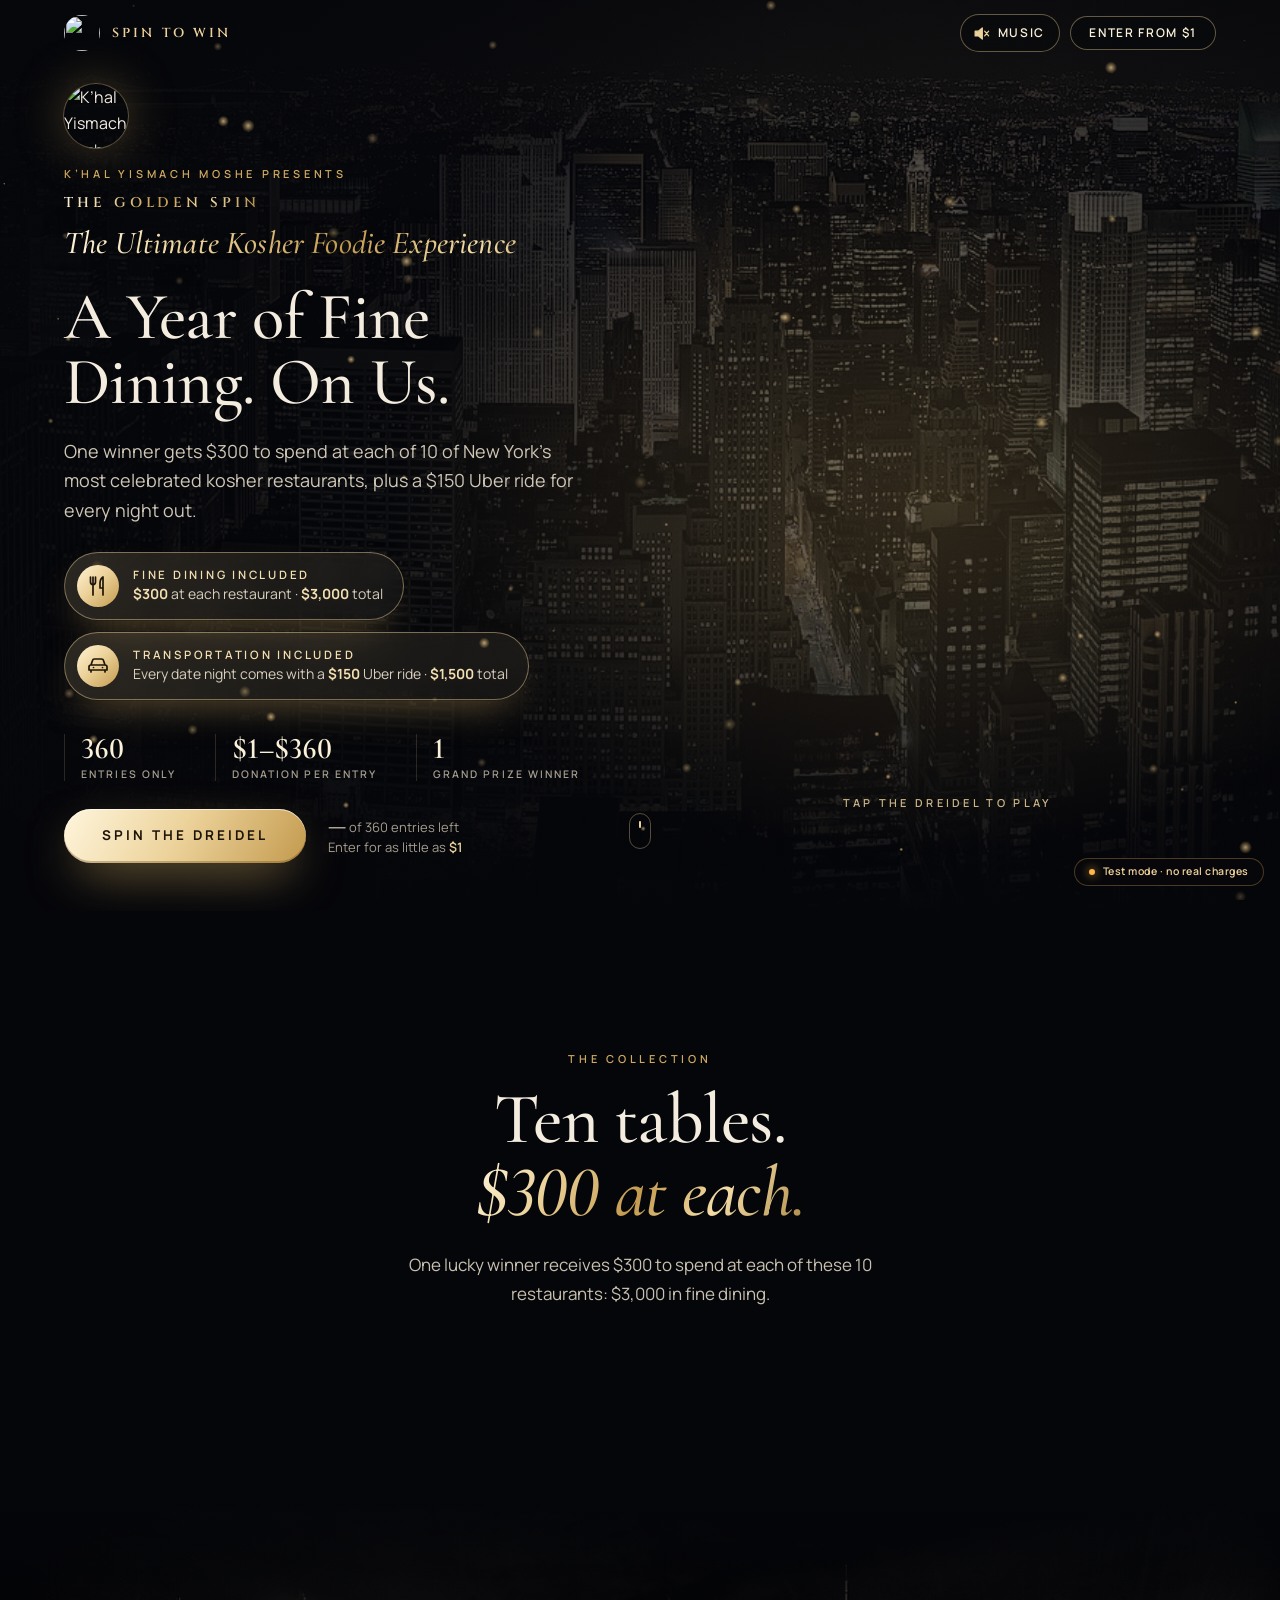
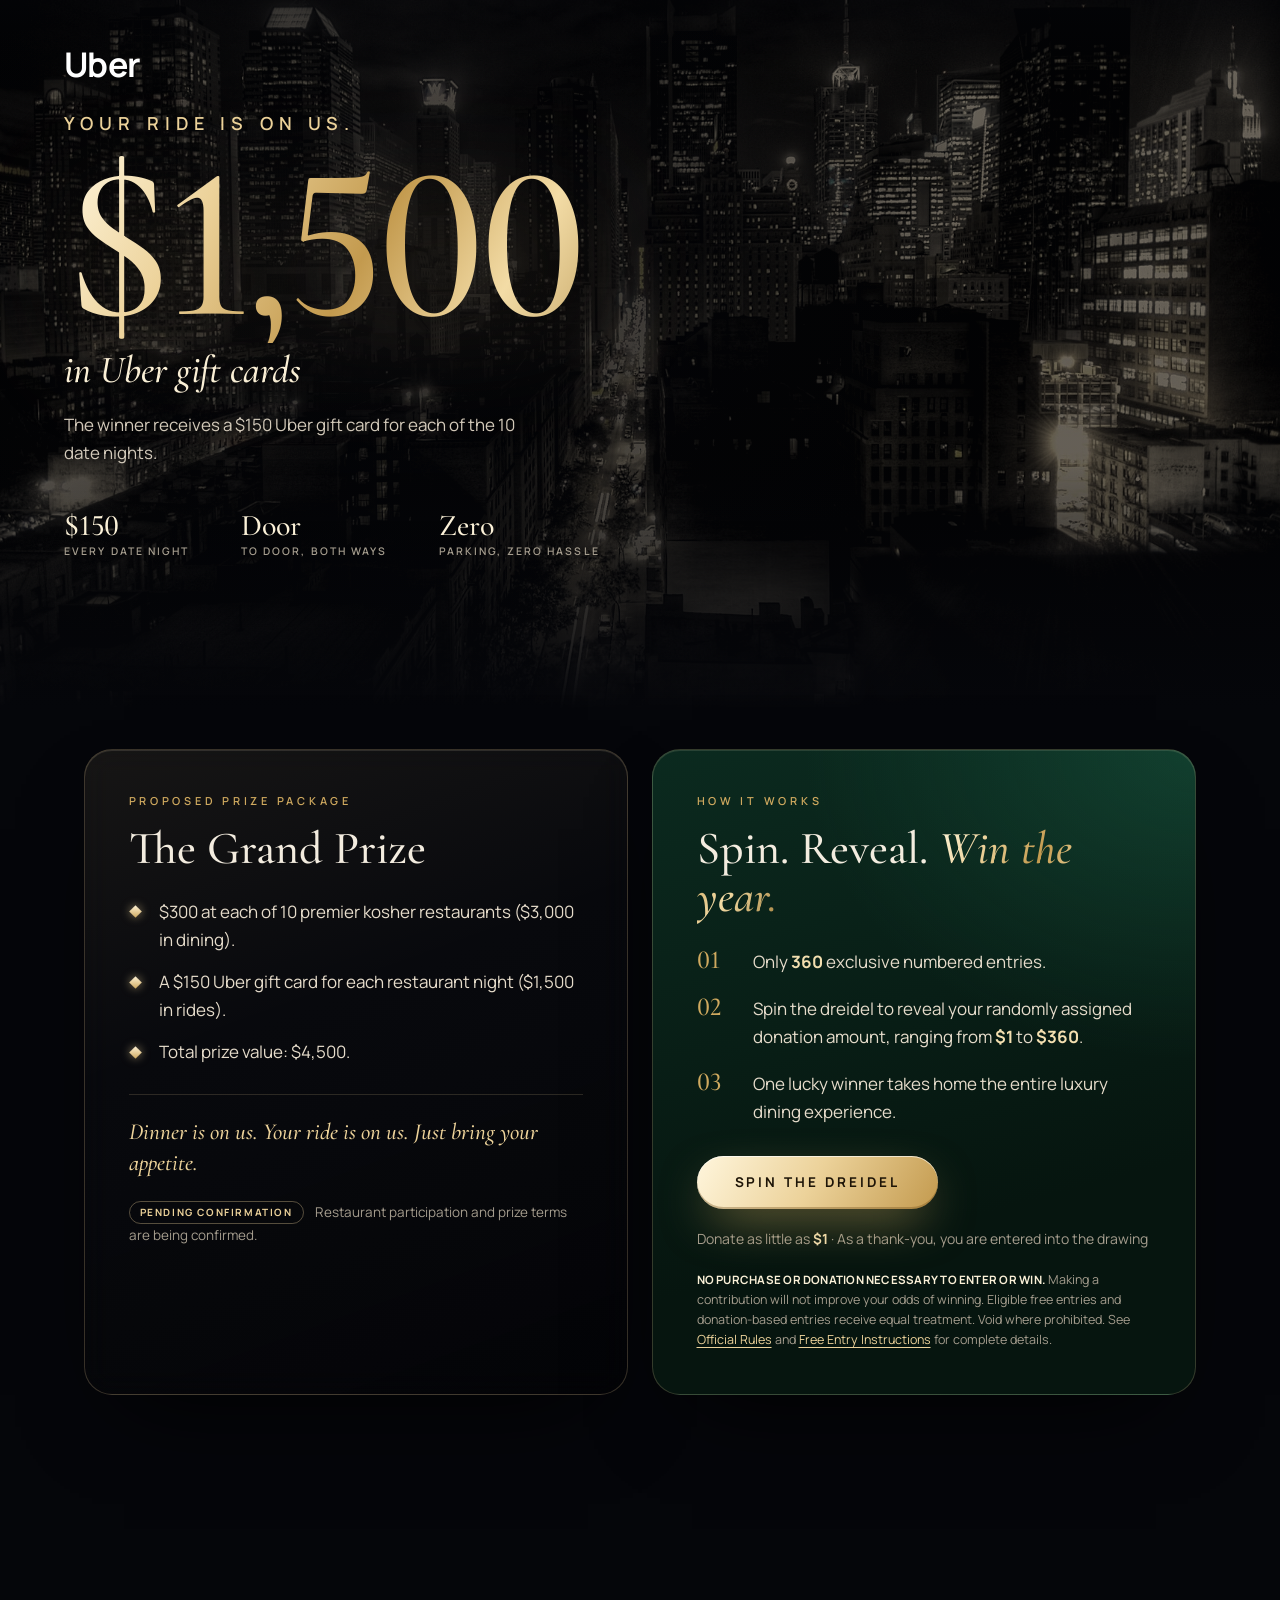
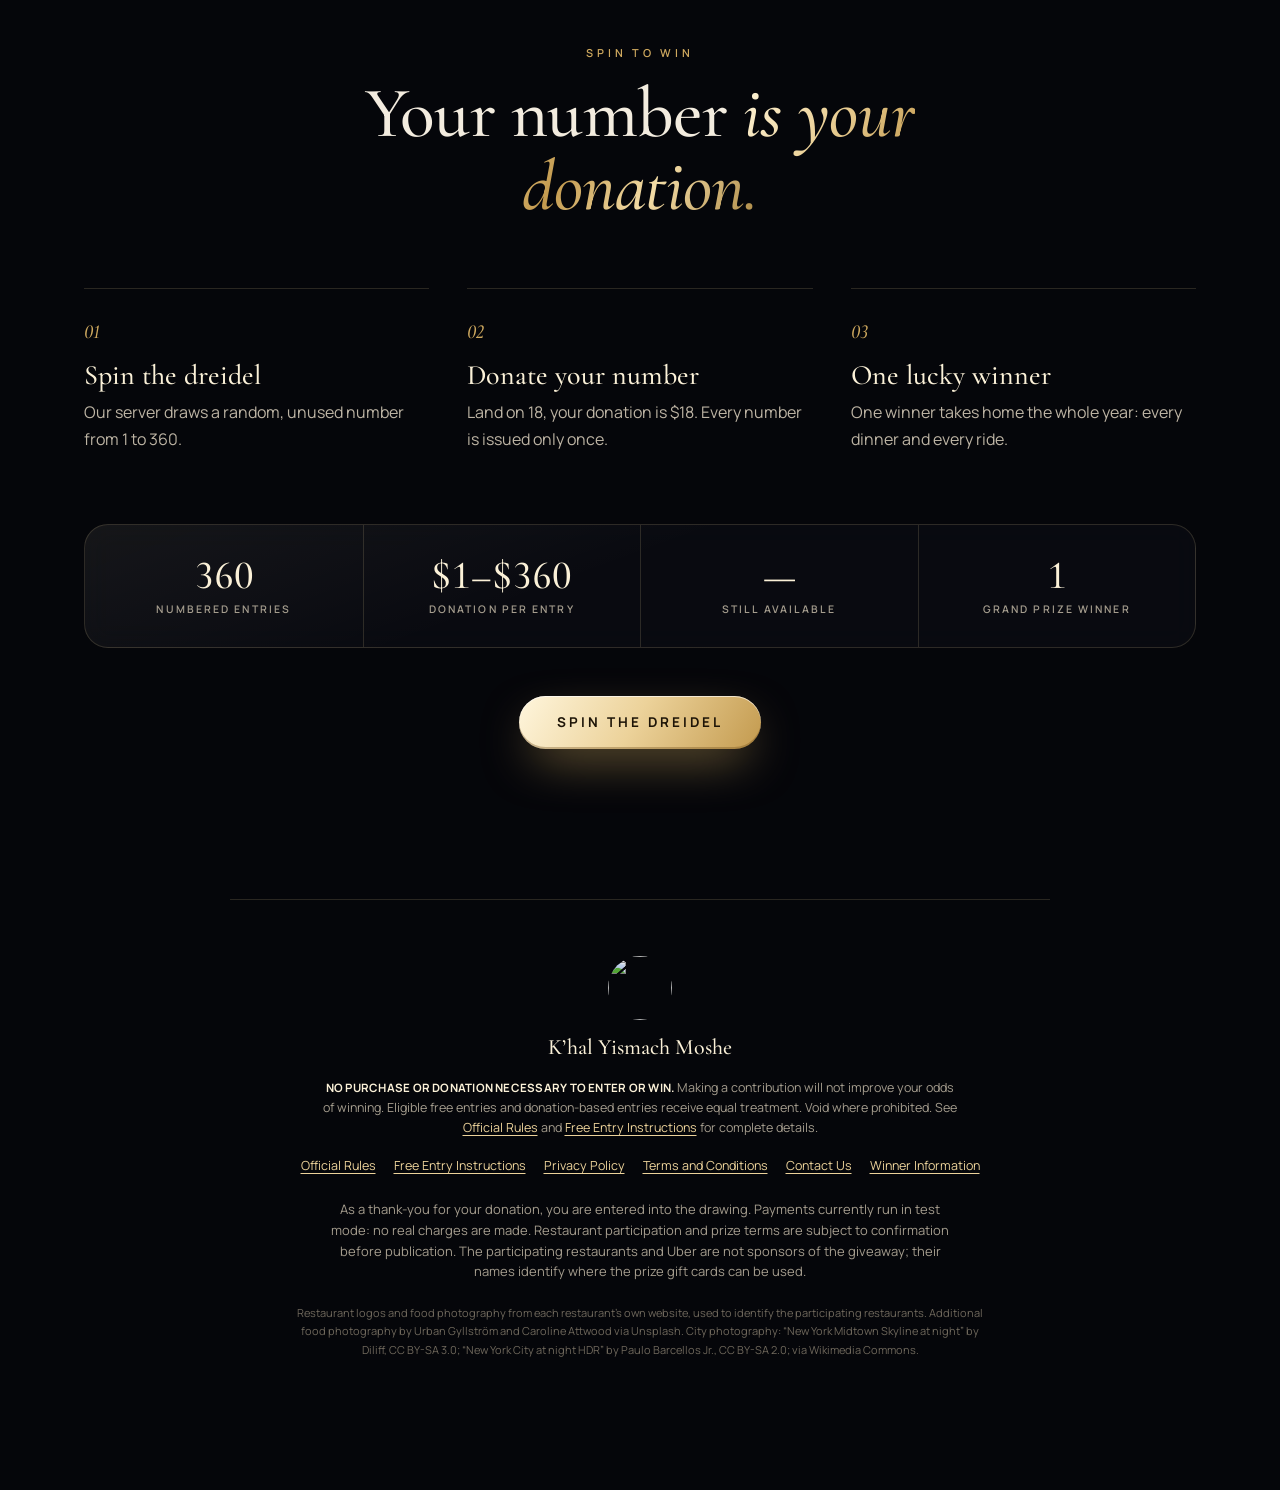
==== commit 96da33ae: "Show $300 at each restaurant: hero badges under the intro, per-restaurant tag, updated prize wording" ====
--- a/index.html
+++ b/index.html
@@ -47,8 +47,11 @@
       <p class="kicker"><span data-c="presents">K’hal Yismach Moshe presents</span></p>
       <p class="wordmark"><span data-c="title">The Golden Spin</span><span class="dash"></span><span class="sub" data-c="subtitle">The Ultimate Kosher Foodie Experience</span></p>
       <h1 class="headline" id="headline">A Year of Fine Dining. On Us.</h1>
+      <p class="intro" data-c="intro">One winner gets $300 to spend at each of 10 of New York's most celebrated kosher restaurants, plus a $150 Uber ride for every night out.</p>
+      <div class="hero-badges">
+      <a class="ride-badge" id="dineBadge" href="#guide"><span class="rb-car" aria-hidden="true"><svg viewBox="0 0 24 24"><path d="M7 3v8m-2.5-8v5a2.5 2.5 0 0 0 5 0V3M7 11v10m10-18c-1.7 1-3 3.3-3 6.5V14h3m0-11v18"/></svg></span><span class="rb-text"><b>Fine dining included</b><span><em data-dine-each>$300</em> at each restaurant · <em id="dineTotal">$3,000</em> total</span></span></a>
       <a class="ride-badge" id="rideBadge" href="#ride"><span class="rb-car" aria-hidden="true"><svg viewBox="0 0 24 24"><path d="M5 11l1.5-4.5A2 2 0 0 1 8.4 5h7.2a2 2 0 0 1 1.9 1.5L19 11m-14 0h14m-14 0a2 2 0 0 0-2 2v3h2m14-5a2 2 0 0 1 2 2v3h-2M5 16v2m14-2v2M5 16h14M7.5 13.5h.01M16.5 13.5h.01"/></svg></span><span class="rb-text"><b>Transportation included</b><span>Every date night comes with a <em id="rbPer">$150</em> Uber ride · <em id="rbTotal">$1,500</em> total</span></span></a>
-      <p class="intro" data-c="intro">One winner spends the next year dining for two at 10 of New York’s most celebrated kosher restaurants, with dinner and the ride home taken care of.</p>
+      </div>
       <ul class="pillars tickets">
         <li><span class="p-num"><span class="maxT">360</span></span><span class="p-lbl">entries only</span></li>
         <li><span class="p-num"><span data-unit>$1</span>–<span class="maxPriceT">$360</span></span><span class="p-lbl">donation per entry</span></li>
@@ -75,8 +78,8 @@
   <section class="guide" id="guide" aria-labelledby="guide-h">
     <div class="section-head">
       <p class="kicker">The Collection</p>
-      <h2 id="guide-h" class="section-title">Ten tables.<br><em>Ten evenings for two.</em></h2>
-      <p class="section-lede" data-c="prize_description">One lucky winner receives dinner for two at each of these 10 restaurants.</p>
+      <h2 id="guide-h" class="section-title">Ten tables.<br><em><span data-dine-each>$300</span> at each.</em></h2>
+      <p class="section-lede" data-c="prize_description">One lucky winner receives $300 to spend at each of these 10 restaurants: $3,000 in fine dining.</p>
     </div>
     <ol class="guide-list" id="guideList"></ol>
   </section>
@@ -105,10 +108,9 @@
       <p class="kicker" id="prizeKicker">Proposed prize package</p>
       <h2 id="prize-h" class="ov-title" data-c="prize_title">The Grand Prize</h2>
       <ul class="ov-list" id="prizeItems">
-        <li>Dinner for two at 10 premier kosher restaurants.</li>
-        <li>$1,500 in Uber gift cards.</li>
-        <li>$150 in transportation credit for every date night.</li>
-        <li>One extraordinary year of fine dining.</li>
+        <li>$300 at each of 10 premier kosher restaurants ($3,000 in dining).</li>
+        <li>A $150 Uber gift card for each restaurant night ($1,500 in rides).</li>
+        <li>Total prize value: $4,500.</li>
       </ul>
       <p class="ov-tagline" data-c="tagline">Dinner is on us. Your ride is on us. Just bring your appetite.</p>
       <p class="pending" id="pending"><span class="tag">Pending confirmation</span> Restaurant participation and prize terms are being confirmed.</p>
--- a/assets/site.css
+++ b/assets/site.css
@@ -139,6 +139,10 @@
 .headline .l:last-child>span{font-style:italic;background:var(--gold);background-size:220% 100%;-webkit-background-clip:text;background-clip:text;color:transparent;animation:sheen 9s linear infinite}
 @keyframes sheen{to{background-position:-220% 0}}
 .ride-badge{display:inline-flex;align-items:center;gap:14px;margin:26px 0 0;padding:12px 20px 12px 12px;border-radius:999px;text-decoration:none;color:var(--text,#efe8da);background:linear-gradient(120deg,rgba(236,210,154,.16),rgba(236,210,154,.05));border:1px solid rgba(236,210,154,.45);box-shadow:0 0 0 1px rgba(0,0,0,.2),0 18px 40px -18px rgba(207,169,95,.55);backdrop-filter:blur(10px);-webkit-backdrop-filter:blur(10px);transition:border-color .3s,transform .3s}
+.hero-badges{display:flex;flex-wrap:wrap;gap:12px;margin:22px 0 34px}
+.hero-badges .ride-badge{margin:0}
+.ride-badge[hidden]{display:none}
+.dine-chip{display:inline-block;vertical-align:middle;margin-left:8px;padding:3px 10px;border-radius:999px;border:1px solid rgba(236,210,154,.5);background:rgba(236,210,154,.1);color:#f3dfb0;font:700 12px/1.3 var(--sans);letter-spacing:.06em}
 .ride-badge:hover{border-color:rgba(236,210,154,.8);transform:translateY(-1px)}
 .rb-car{flex:none;display:grid;place-items:center;width:42px;height:42px;border-radius:50%;background:linear-gradient(135deg,#fff3d6,#ecd29a 45%,#c39a4e);color:#1d1407}
 .rb-car svg{width:24px;height:24px;fill:none;stroke:currentColor;stroke-width:1.7;stroke-linecap:round;stroke-linejoin:round}
@@ -367,7 +371,7 @@
   .hero-inner{grid-template-columns:1fr;gap:0}
   .hero-inner{text-align:center;justify-items:center}
   .hero-copy{display:contents}
-  .crest{order:1}.hero .kicker{order:2}.wordmark{order:3}.headline{order:4}.ride-badge{order:5;margin:18px 0 4px}.stage{order:6}.intro{order:7}.tagline{order:8}.pillars{order:9}.hero-actions{order:10}
+  .crest{order:1}.hero .kicker{order:2}.wordmark{order:3}.headline{order:4}.hero-badges{order:7;margin:14px auto 6px;flex-direction:column;align-items:stretch;gap:8px;width:100%;max-width:360px}.stage{order:6}.intro{order:7}.tagline{order:8}.pillars{order:9}.hero-actions{order:10}
   .crest{width:72px;height:72px;margin-bottom:18px}
   .wordmark{justify-content:center;margin-bottom:22px}
   .intro{margin-left:auto;margin-right:auto}
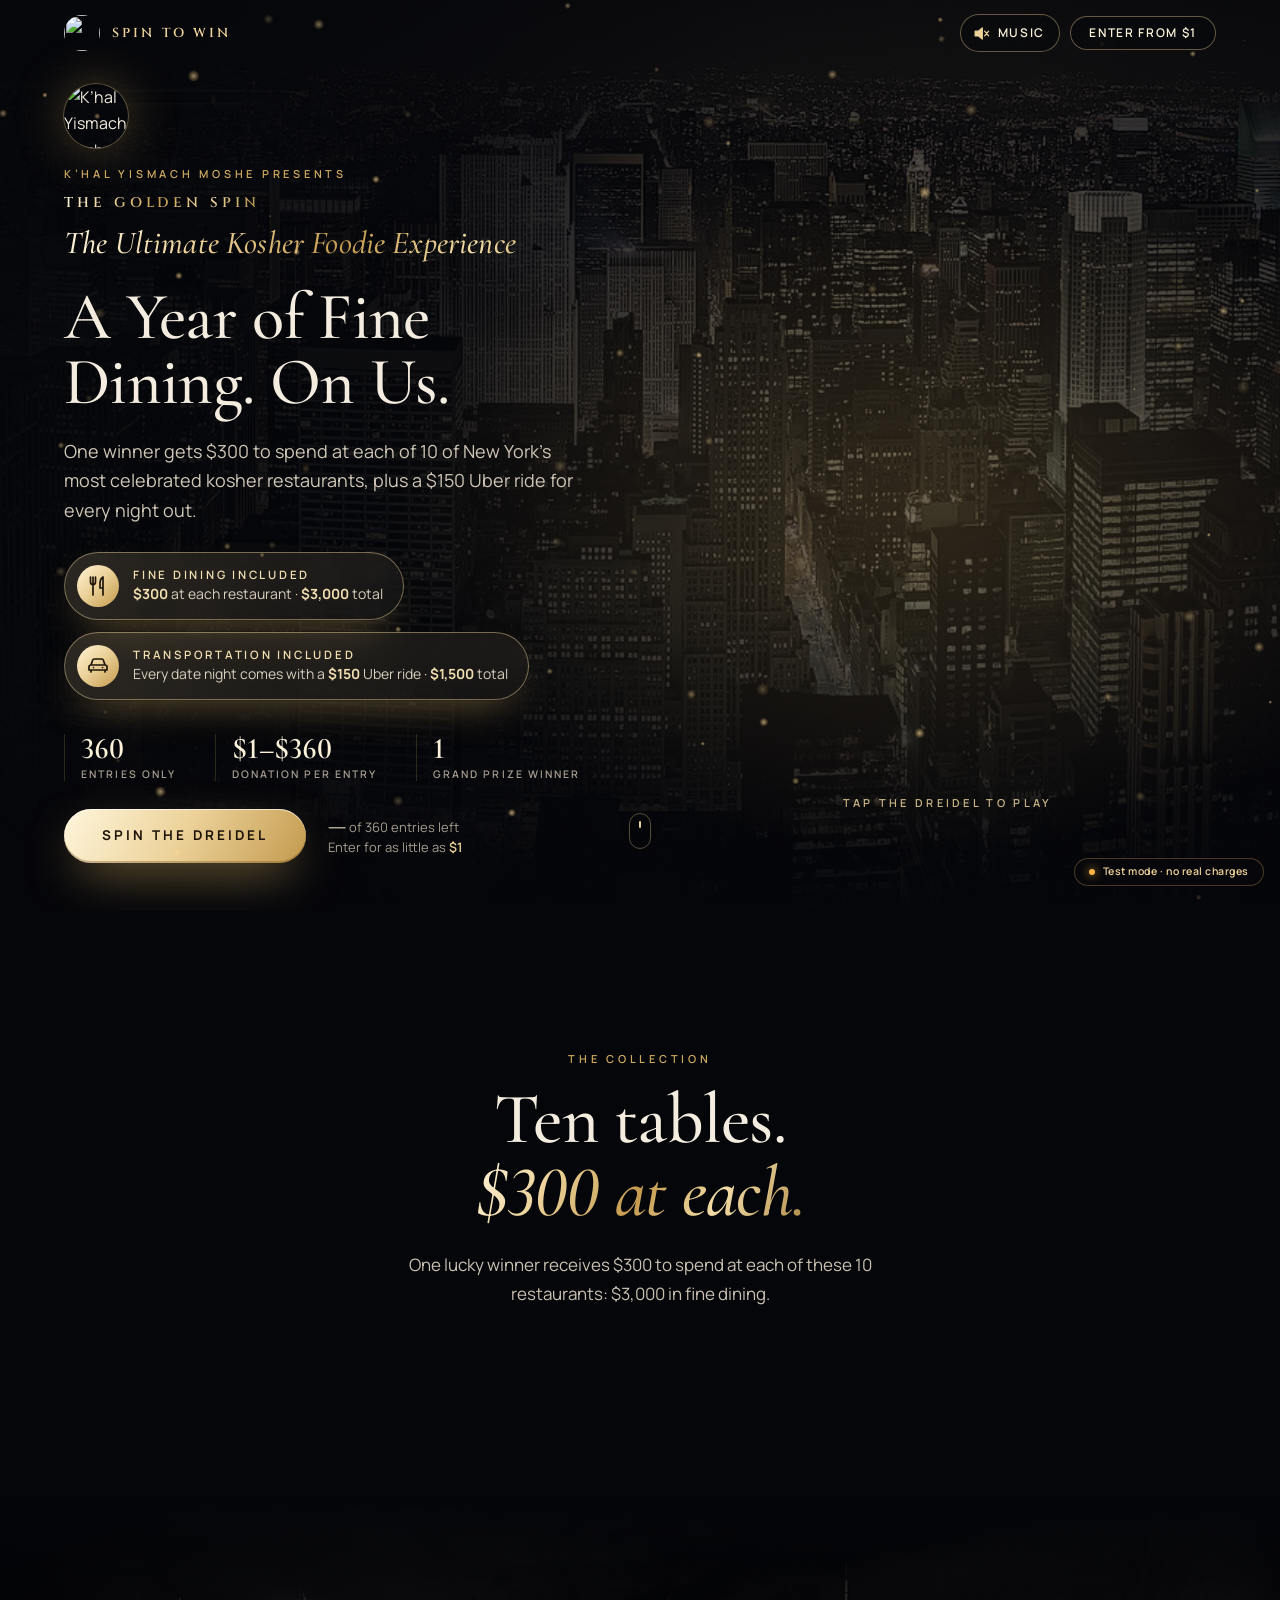
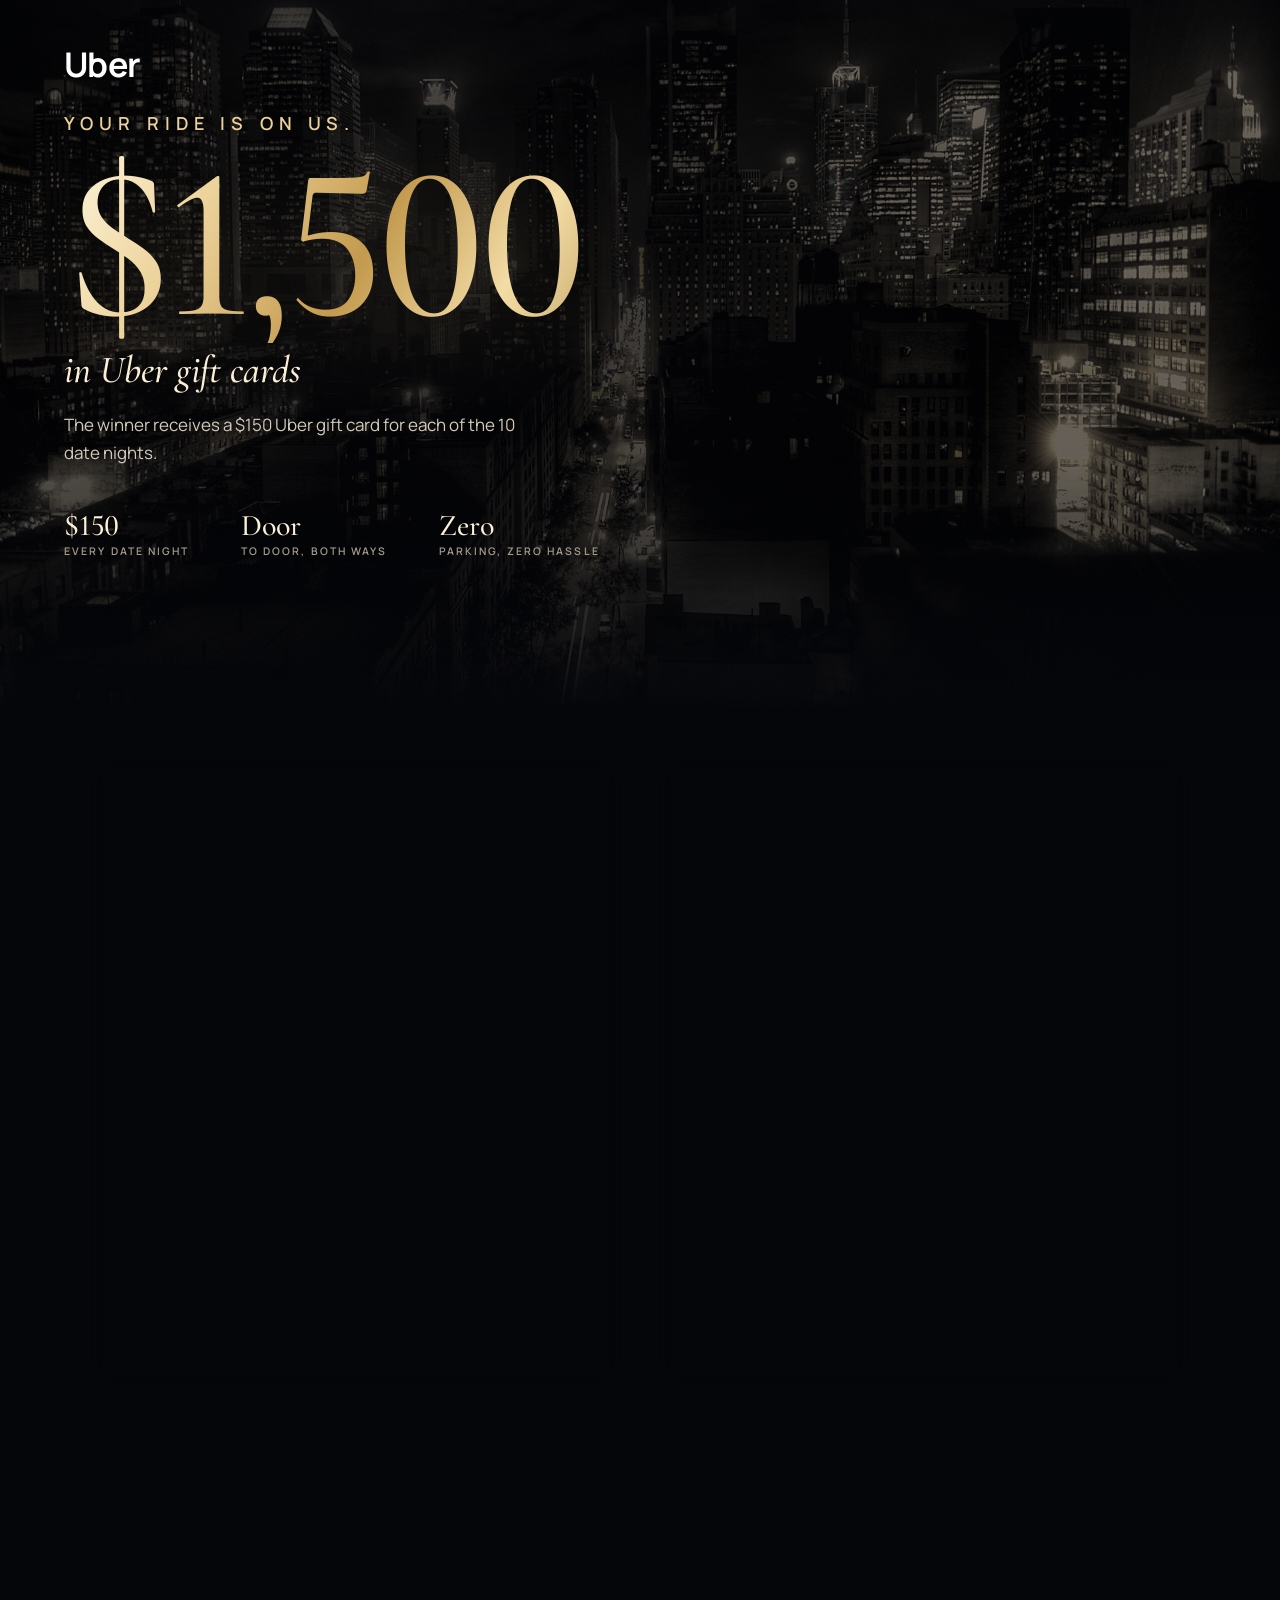
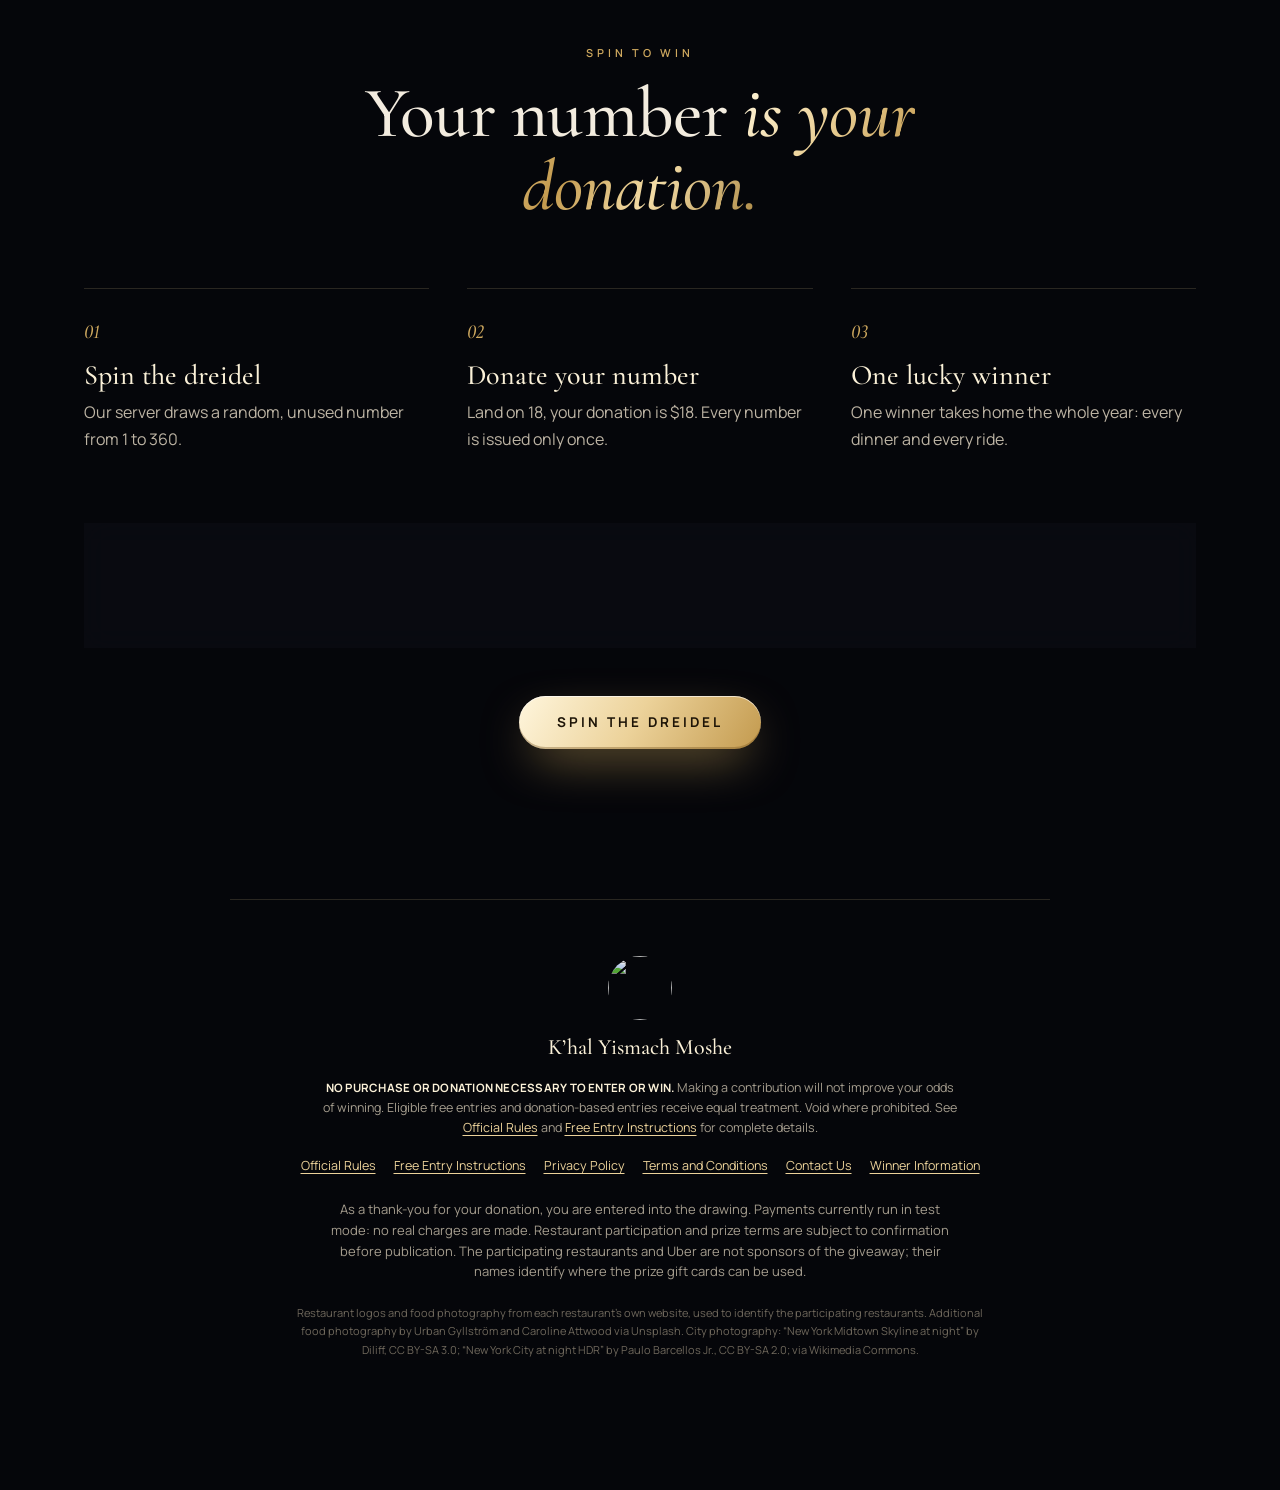
==== commit 147194d4: "Live payments switch: live Stripe keys + RAFFLE_LIVE_PAYMENTS=1; entries closed until test entries a" ====
--- a/index.html
+++ b/index.html
@@ -174,7 +174,7 @@
     <div class="foot-legal" id="footLegal"></div>
     <p class="npn foot-npn" data-npn><strong>No purchase or donation necessary to enter or win.</strong> Making a contribution will not improve your odds of winning. Eligible free entries and donation-based entries receive equal treatment. Void where prohibited. See <a href="/rules">Official Rules</a> and <a href="/free-entry">Free Entry Instructions</a> for complete details.</p>
     <nav class="foot-links" aria-label="Legal"><a href="/rules">Official Rules</a><a href="/free-entry">Free Entry Instructions</a><a href="/privacy">Privacy Policy</a><a href="/terms">Terms and Conditions</a><a href="/contact">Contact Us</a><a href="/winners">Winner Information</a></nav>
-    <p class="fine" id="terms">As a thank-you for your donation, you are entered into the drawing. Payments currently run in test mode: no real charges are made. <span id="termsPending">Restaurant participation and prize terms are subject to confirmation before publication.</span> The participating restaurants and Uber are not sponsors of the giveaway; their names identify where the prize gift cards can be used.</p>
+    <p class="fine" id="terms">As a thank-you for your donation, you are entered into the drawing. <span data-test-only>Payments currently run in test mode: no real charges are made.</span> <span id="termsPending">Restaurant participation and prize terms are subject to confirmation before publication.</span> The participating restaurants and Uber are not sponsors of the giveaway; their names identify where the prize gift cards can be used.</p>
     <p class="fine" id="drawInfo"></p>
     <p class="credits">Restaurant logos and food photography from each restaurant’s own website, used to identify the participating restaurants. Additional food photography by Urban Gyllström and Caroline Attwood via Unsplash. City photography: “New York Midtown Skyline at night” by Diliff, CC BY-SA 3.0; “New York City at night HDR” by Paulo Barcellos Jr., CC BY-SA 2.0; via Wikimedia Commons.</p>
   </footer>
--- a/assets/site.css
+++ b/assets/site.css
@@ -25,6 +25,7 @@
 
 /* sandbox notice */
 .sandbox-pill{position:fixed;left:16px;bottom:max(14px,env(safe-area-inset-bottom));z-index:45;display:flex;align-items:center;gap:8px;padding:6px 14px;border-radius:999px;background:rgba(8,8,12,.78);border:1px solid rgba(255,190,90,.28);backdrop-filter:blur(10px);-webkit-backdrop-filter:blur(10px);font:600 10.5px/1.3 var(--sans);letter-spacing:.05em;color:#f1d39a;white-space:nowrap;max-width:calc(100vw - 24px)}
+.sandbox-pill[hidden]{display:none}
 .sandbox-pill span:last-child{overflow:hidden;text-overflow:ellipsis}
 .sandbox-pill .dot{width:6px;height:6px;border-radius:50%;background:#ffb547;box-shadow:0 0 10px #ffb547;flex:none}
 @media (min-width:861px){.sandbox-pill{left:auto;right:16px}}
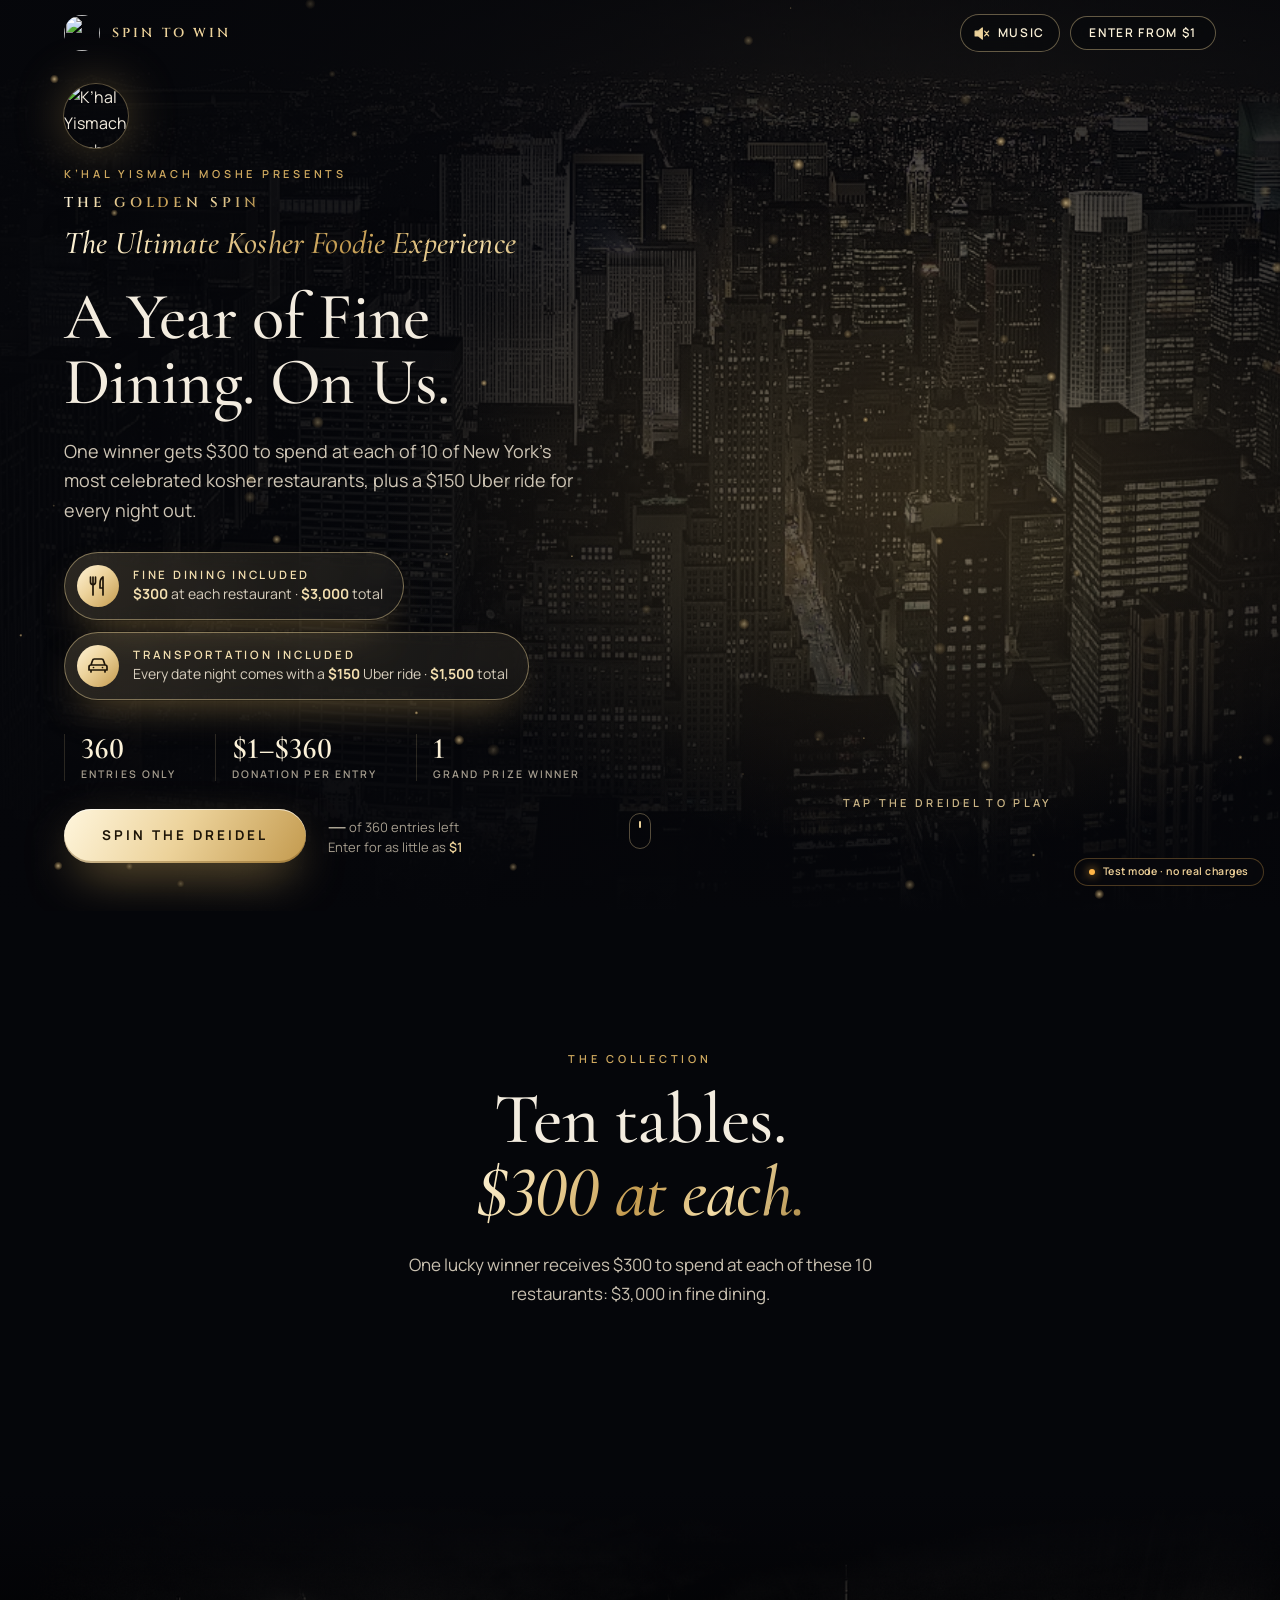
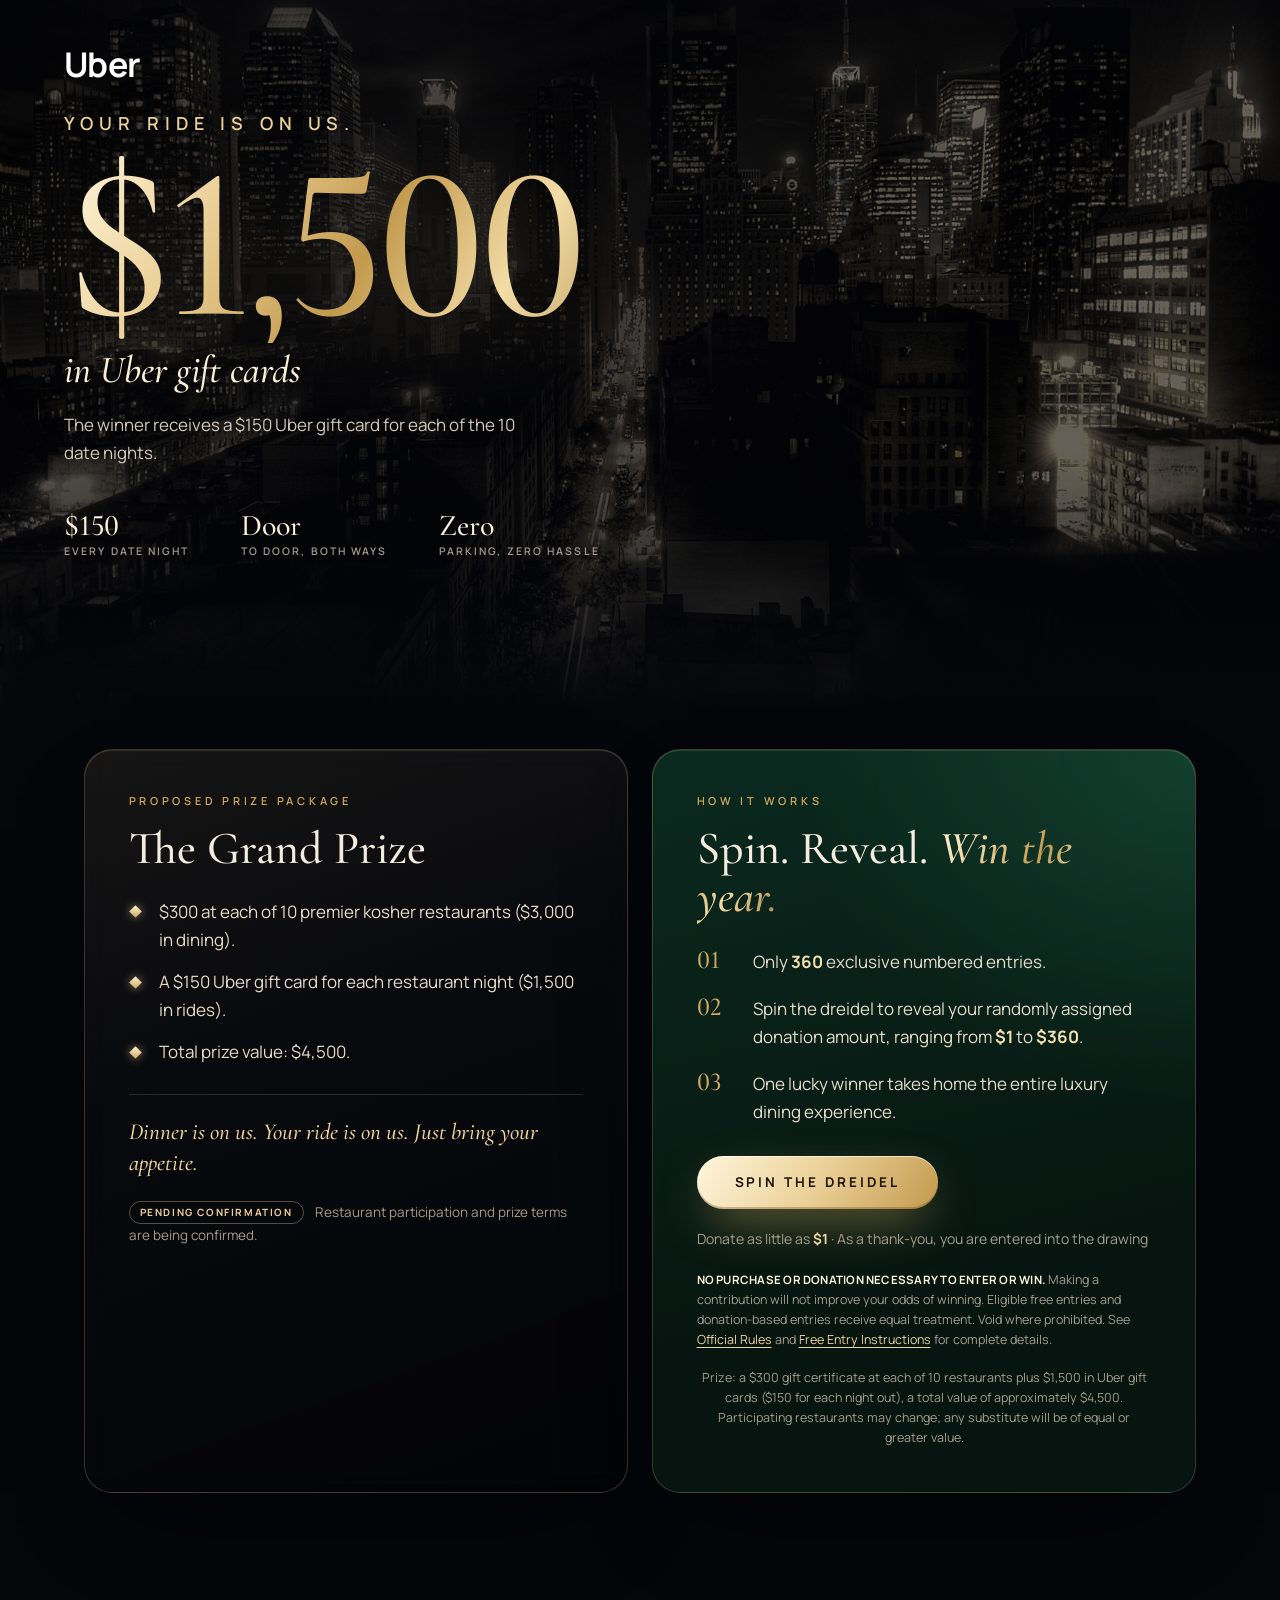
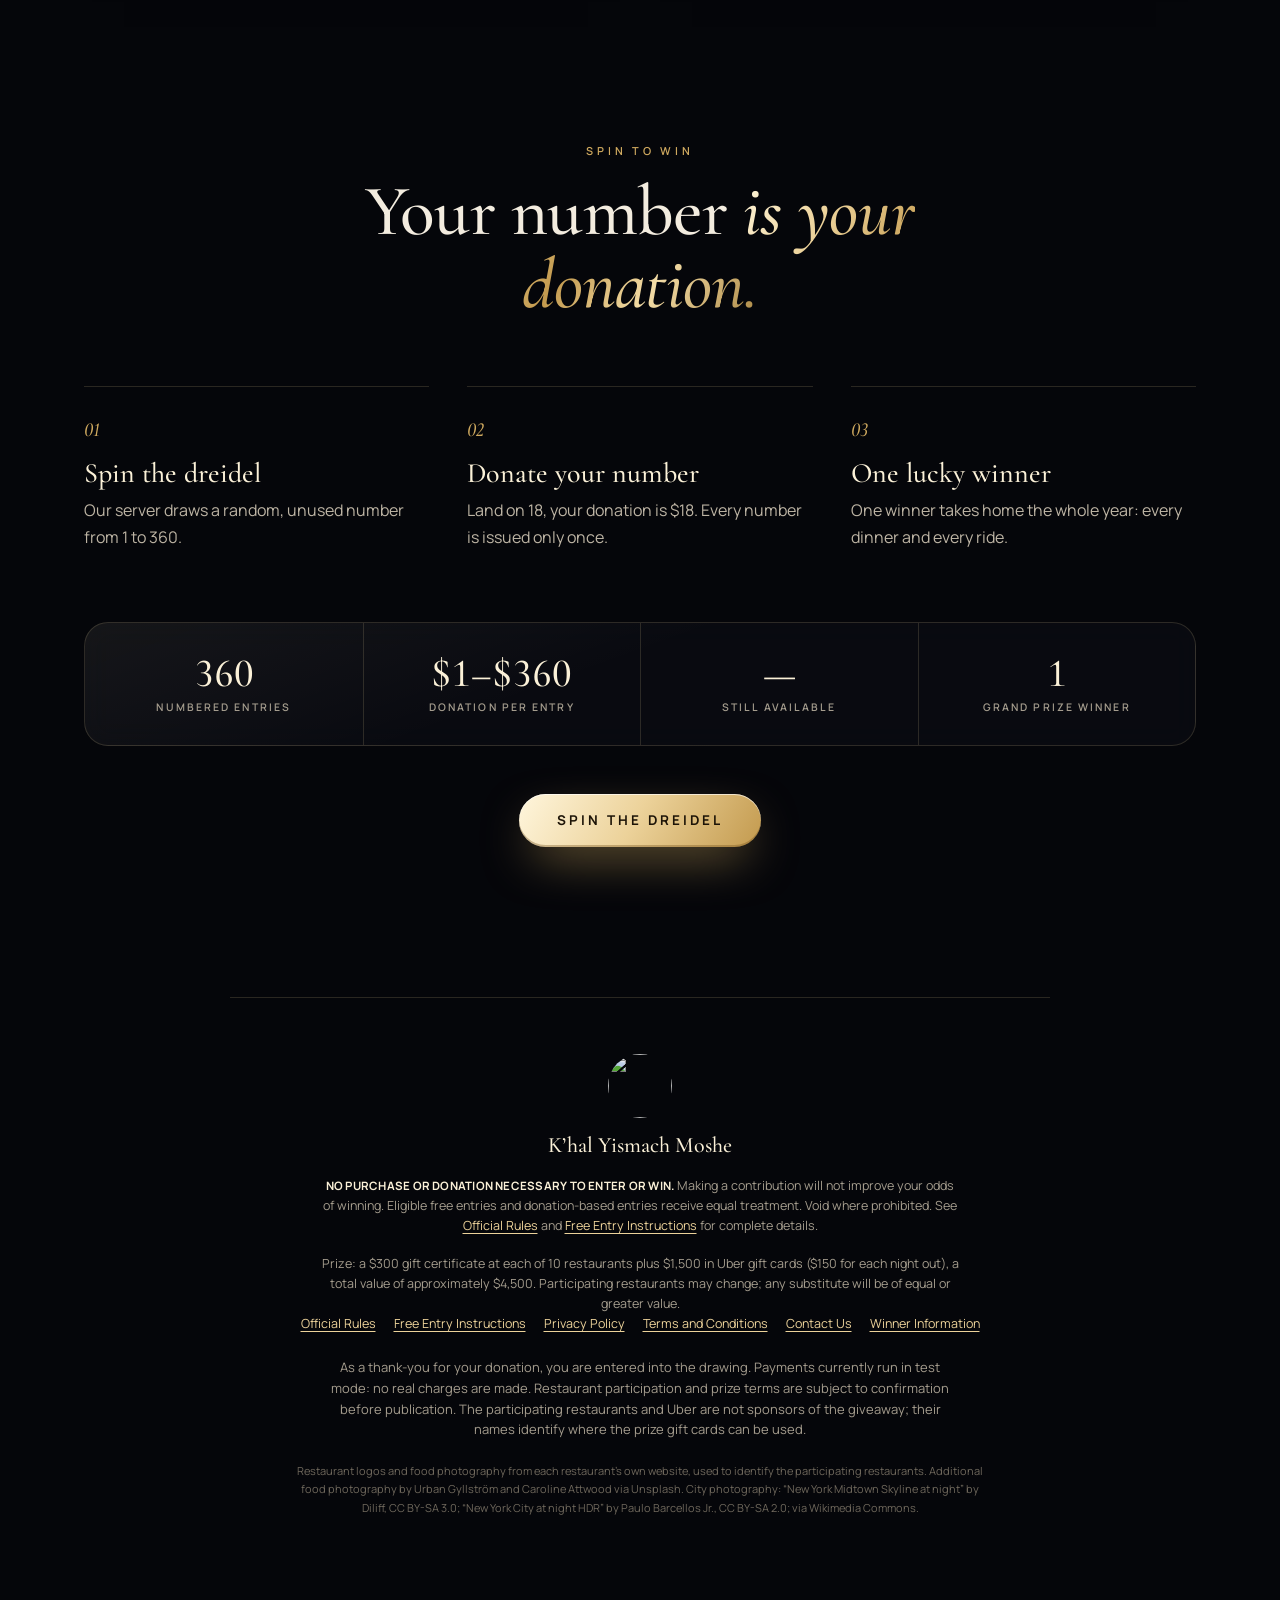
==== commit a7a37d14: "Site fine print: prize breakdown ($300 x 10 restaurants + $1,500 Uber, ~$4,500) and restaurants may " ====
--- a/index.html
+++ b/index.html
@@ -125,6 +125,7 @@
       </ol>
       <div class="ov-cta"><button class="cta" type="button" data-open-checkout><span>Spin the Dreidel</span></button><p>Donate as little as <b data-unit>$1</b> · As a thank-you, you are entered into the drawing</p></div>
       <p class="npn" data-npn><strong>No purchase or donation necessary to enter or win.</strong> Making a contribution will not improve your odds of winning. Eligible free entries and donation-based entries receive equal treatment. Void where prohibited. See <a href="/rules">Official Rules</a> and <a href="/free-entry">Free Entry Instructions</a> for complete details.</p>
+      <p class="npn prize-note">Prize: a $300 gift certificate at each of 10 restaurants plus $1,500 in Uber gift cards ($150 for each night out), a total value of approximately $4,500. Participating restaurants may change; any substitute will be of equal or greater value.</p>
     </div>
   </section>
 
@@ -173,6 +174,7 @@
     <p class="foot-org" data-c="org_name">K’hal Yismach Moshe</p>
     <div class="foot-legal" id="footLegal"></div>
     <p class="npn foot-npn" data-npn><strong>No purchase or donation necessary to enter or win.</strong> Making a contribution will not improve your odds of winning. Eligible free entries and donation-based entries receive equal treatment. Void where prohibited. See <a href="/rules">Official Rules</a> and <a href="/free-entry">Free Entry Instructions</a> for complete details.</p>
+      <p class="npn prize-note">Prize: a $300 gift certificate at each of 10 restaurants plus $1,500 in Uber gift cards ($150 for each night out), a total value of approximately $4,500. Participating restaurants may change; any substitute will be of equal or greater value.</p>
     <nav class="foot-links" aria-label="Legal"><a href="/rules">Official Rules</a><a href="/free-entry">Free Entry Instructions</a><a href="/privacy">Privacy Policy</a><a href="/terms">Terms and Conditions</a><a href="/contact">Contact Us</a><a href="/winners">Winner Information</a></nav>
     <p class="fine" id="terms">As a thank-you for your donation, you are entered into the drawing. <span data-test-only>Payments currently run in test mode: no real charges are made.</span> <span id="termsPending">Restaurant participation and prize terms are subject to confirmation before publication.</span> The participating restaurants and Uber are not sponsors of the giveaway; their names identify where the prize gift cards can be used.</p>
     <p class="fine" id="drawInfo"></p>
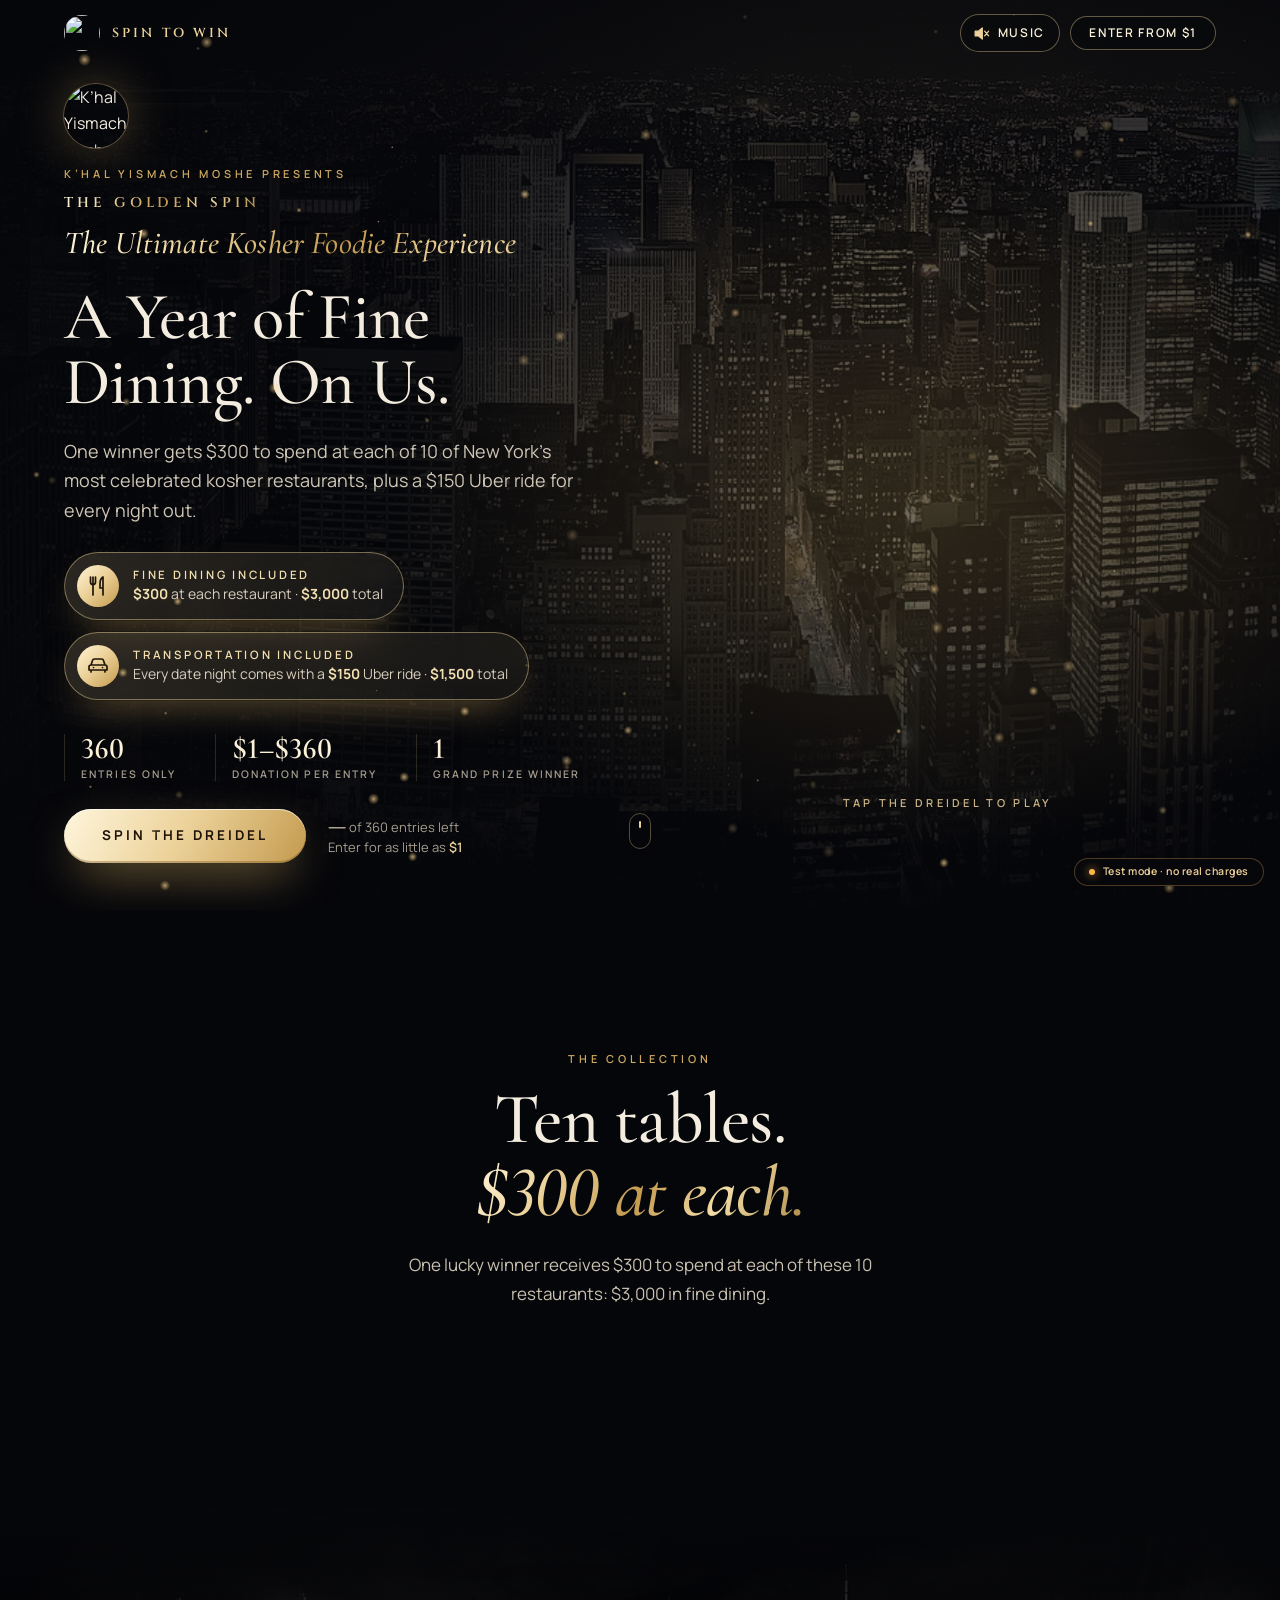
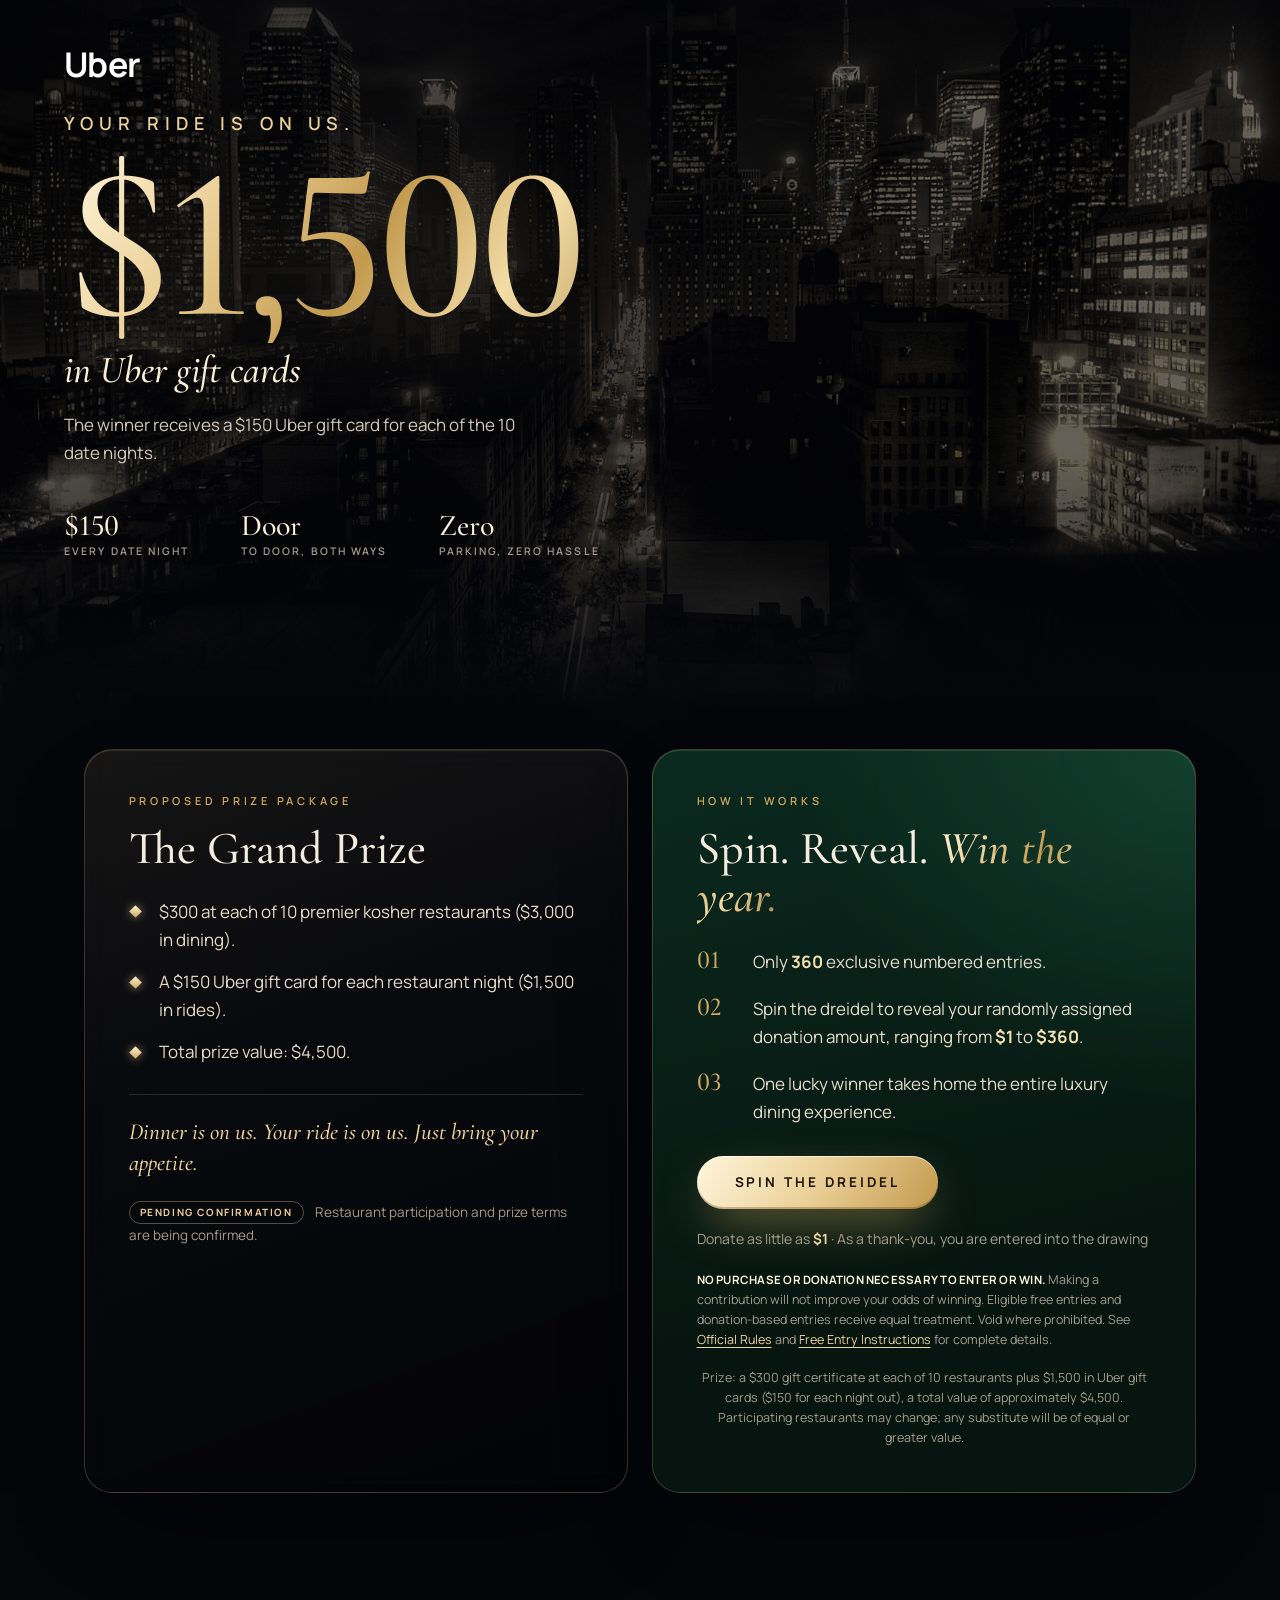
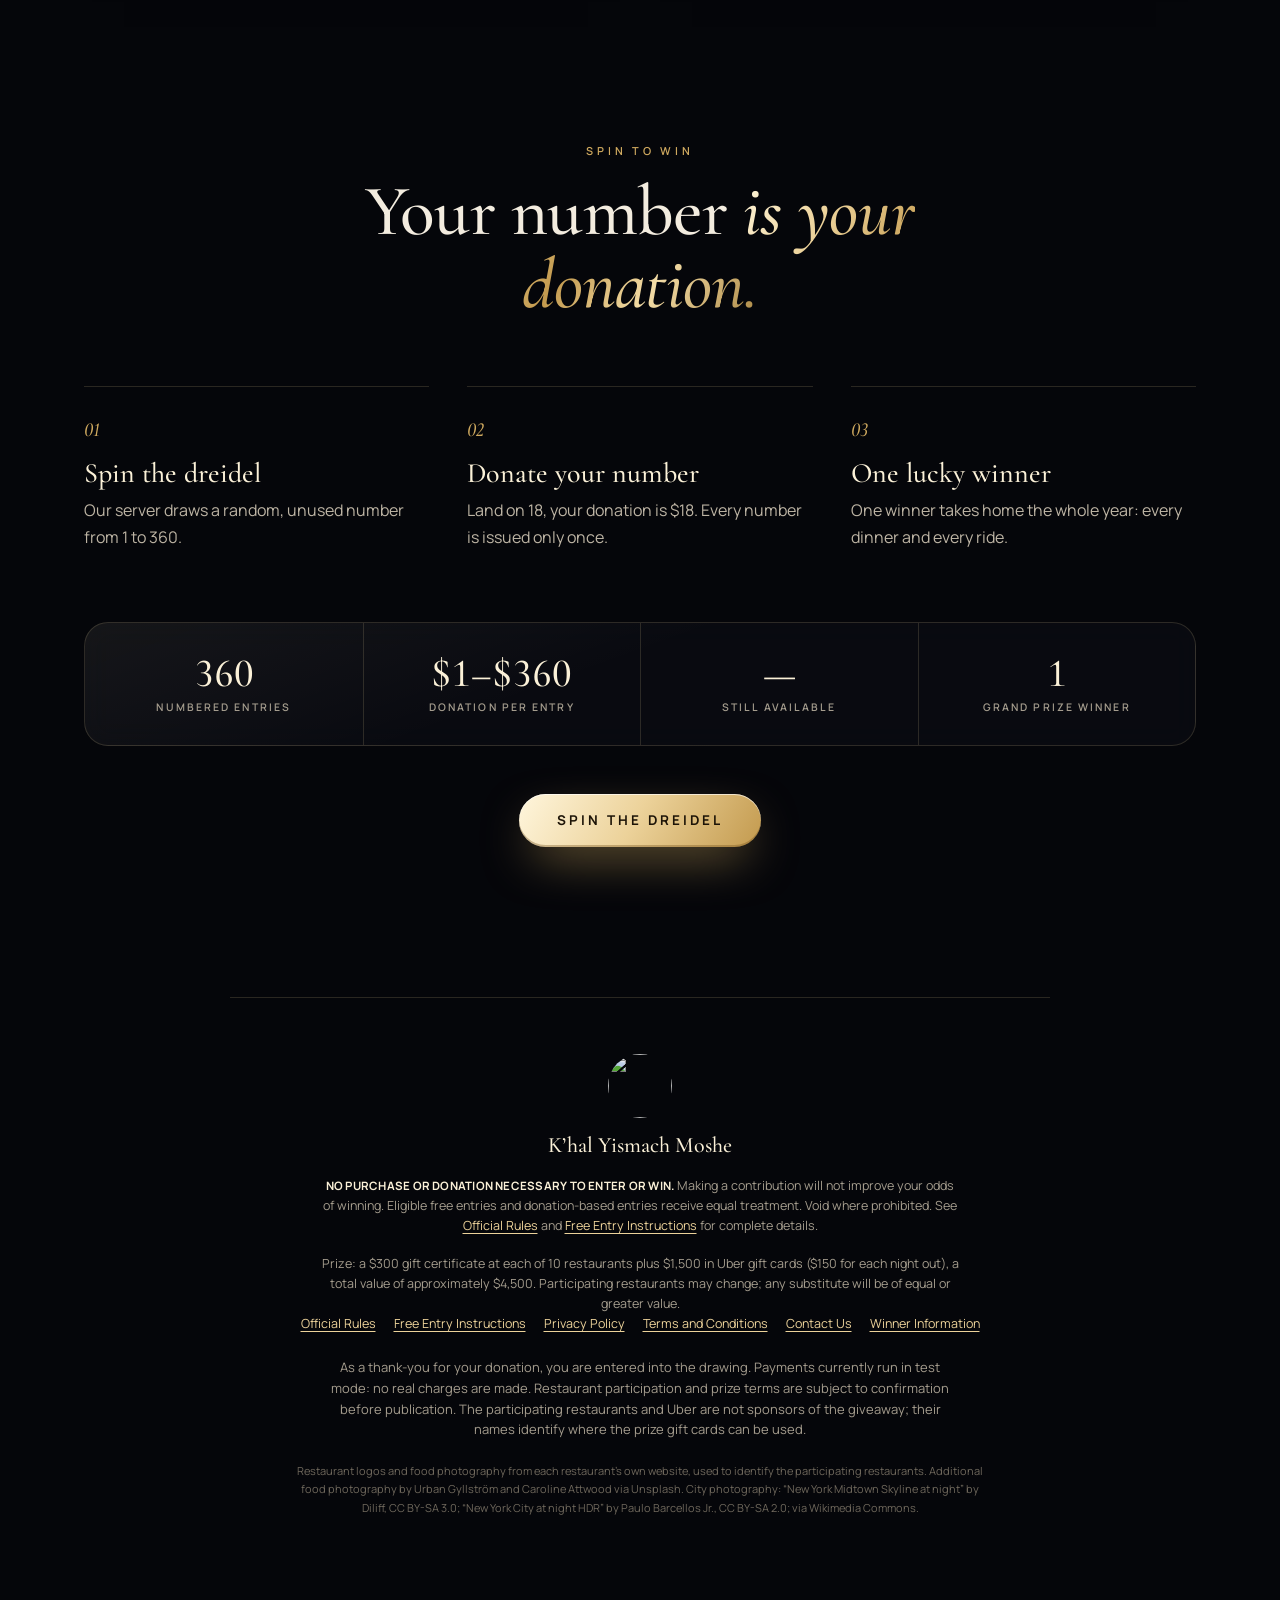
==== commit 4905908c: "Fixed-price options: Chai ticket $180 (1 entry) and 2 entries for $300 Card is charged the exact pri" ====
--- a/index.html
+++ b/index.html
@@ -200,14 +200,19 @@
       <label class="field"><span>Full name</span><input id="name" autocomplete="name" maxlength="120" required></label>
       <label class="field"><span>Email</span><input id="email" type="email" autocomplete="email" inputmode="email" maxlength="254" required></label>
       <label class="field"><span>Phone</span><input id="phone" type="tel" autocomplete="tel" inputmode="tel" maxlength="32" required></label>
+      <fieldset class="pkgs" id="pkgs"><legend>Choose your entry</legend>
+        <label class="pkg"><input type="radio" name="pkg" value="spin" checked><span><b>Spin the dreidel</b><em>Your number is your donation: <span data-unit>$1</span> – <span class="maxPriceT">$360</span></em></span></label>
+        <label class="pkg"><input type="radio" name="pkg" value="chai"><span><b>Chai ticket · $180</b><em>1 entry at a flat price</em></span></label>
+        <label class="pkg"><input type="radio" name="pkg" value="pair"><span><b>2 entries · $300</b><em>Two numbers, one payment</em></span></label>
+      </fieldset>
       <p class="hint">Your entry number is emailed to you.</p>
       <button class="cta" type="button" id="next"><span>Continue</span></button>
     </div>
     <div class="step" id="step2" hidden>
       <p class="kicker">Step 2 of 2</p>
       <h2>Authorize your donation</h2>
-      <p class="auth-lede">Your card is authorized for up to <b class="maxPriceT">$360</b> before you spin. You are charged only the number the dreidel lands on.</p>
-      <div class="authbox">
+      <p class="auth-lede" id="authLede">Your card is authorized for up to <b class="maxPriceT">$360</b> before you spin. You are charged only the number the dreidel lands on.</p>
+      <div class="authbox" id="authBox">
         <div><span>Possible donation</span><strong><span data-unit>$1</span> – <span class="maxPriceT">$360</span></strong></div>
         <div><span>You’re charged</span><strong>Your number only</strong></div>
       </div>
--- a/assets/site.css
+++ b/assets/site.css
@@ -325,6 +325,13 @@
 .hint{font-size:12.5px;color:var(--muted);margin:2px 0 20px}
 .sheet-panel .cta{width:100%}
 .auth-lede{color:#cfc6b6;margin:-8px 0 16px;font-size:15px}
+.pkgs{border:0;margin:4px 0 14px;padding:0;display:grid;gap:8px}
+.pkgs legend{font:600 11px/1 var(--sans);letter-spacing:.16em;text-transform:uppercase;color:var(--muted);margin-bottom:8px;padding:0}
+.pkg{display:flex;align-items:center;gap:12px;padding:12px 14px;border-radius:14px;border:1px solid rgba(236,210,154,.22);background:rgba(0,0,0,.3);cursor:pointer;transition:border-color .2s,background .2s}
+.pkg:has(input:checked){border-color:var(--champ-2);background:rgba(236,210,154,.08);box-shadow:0 0 0 3px rgba(236,210,154,.1)}
+.pkg input{accent-color:#ecd29a;width:18px;height:18px;flex:none;margin:0}
+.pkg b{display:block;font:600 15px/1.3 var(--sans);color:var(--text)}
+.pkg em{display:block;font-style:normal;font-size:13px;line-height:1.35;color:var(--muted)}
 .authbox{display:grid;grid-template-columns:1fr 1fr;gap:10px;margin-bottom:18px}
 .authbox>div{border:1px solid var(--hair);border-radius:14px;padding:14px;background:rgba(0,0,0,.25)}
 .authbox>div>span{display:block;font-size:10.5px;letter-spacing:.14em;text-transform:uppercase;color:var(--muted)}
@@ -347,6 +354,7 @@
 .reveal-card{position:relative;width:min(520px,100%);text-align:center;padding:40px 30px 30px;border-radius:30px;border:1px solid rgba(236,210,154,.3);background:linear-gradient(170deg,rgba(255,240,205,.09),transparent 45%),rgba(12,13,19,.9);box-shadow:0 60px 140px -40px #000,0 0 120px -30px rgba(207,169,95,.45)}
 #rLetter{font:900 18px/1 'Frank Ruhl Libre',serif;color:var(--champ-1);letter-spacing:0}
 .big-number{margin:6px 0 0;font:500 clamp(120px,26vw,176px)/.9 var(--serif);letter-spacing:-.03em;background:var(--gold);-webkit-background-clip:text;background-clip:text;color:transparent;filter:drop-shadow(0 12px 40px rgba(207,169,95,.45));font-variant-numeric:lining-nums tabular-nums}
+.big-number.two{font-size:clamp(68px,15vw,104px);white-space:nowrap}
 .big-number .hash{font-size:.32em;vertical-align:.95em;margin-right:6px;letter-spacing:0}
 .r-amount{margin:6px 0 0;display:flex;flex-direction:column;align-items:center;gap:2px}
 .r-amount #rAmount{font:500 48px/1 var(--serif);color:var(--champ-1)}
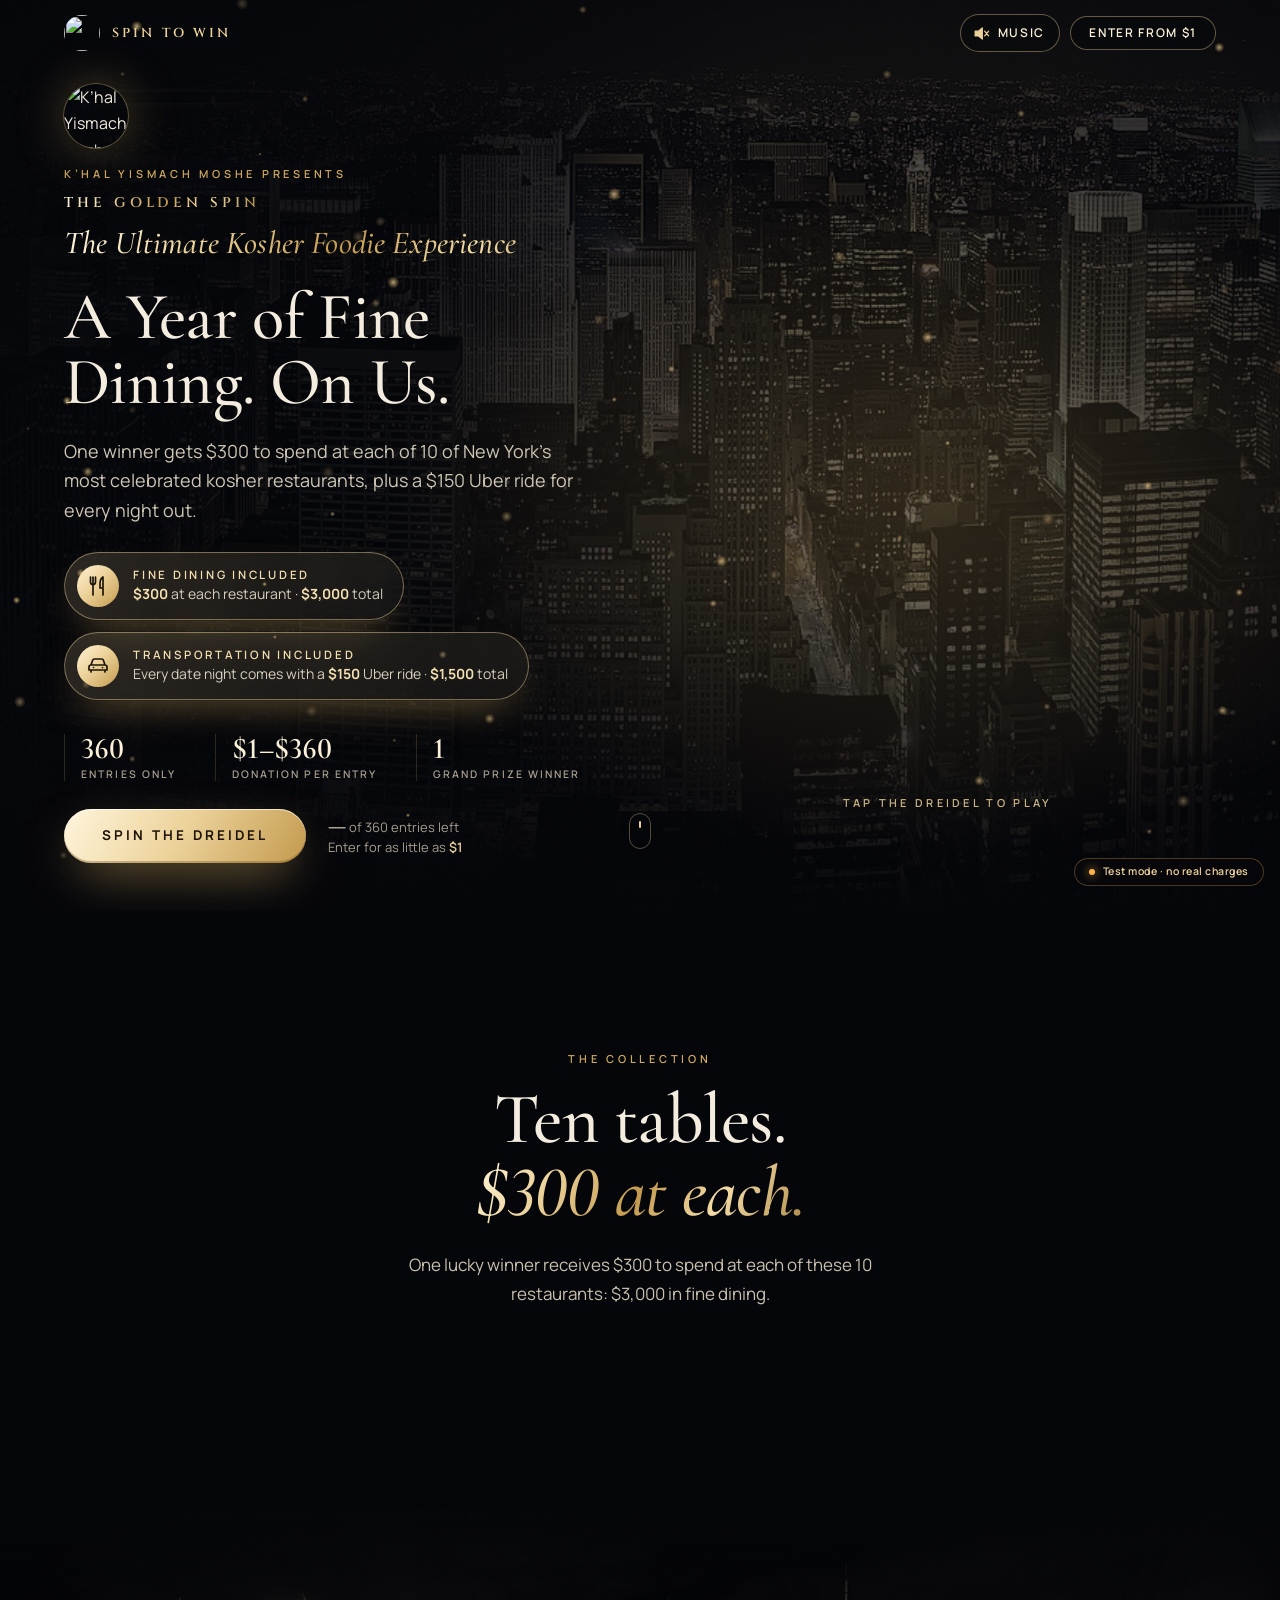
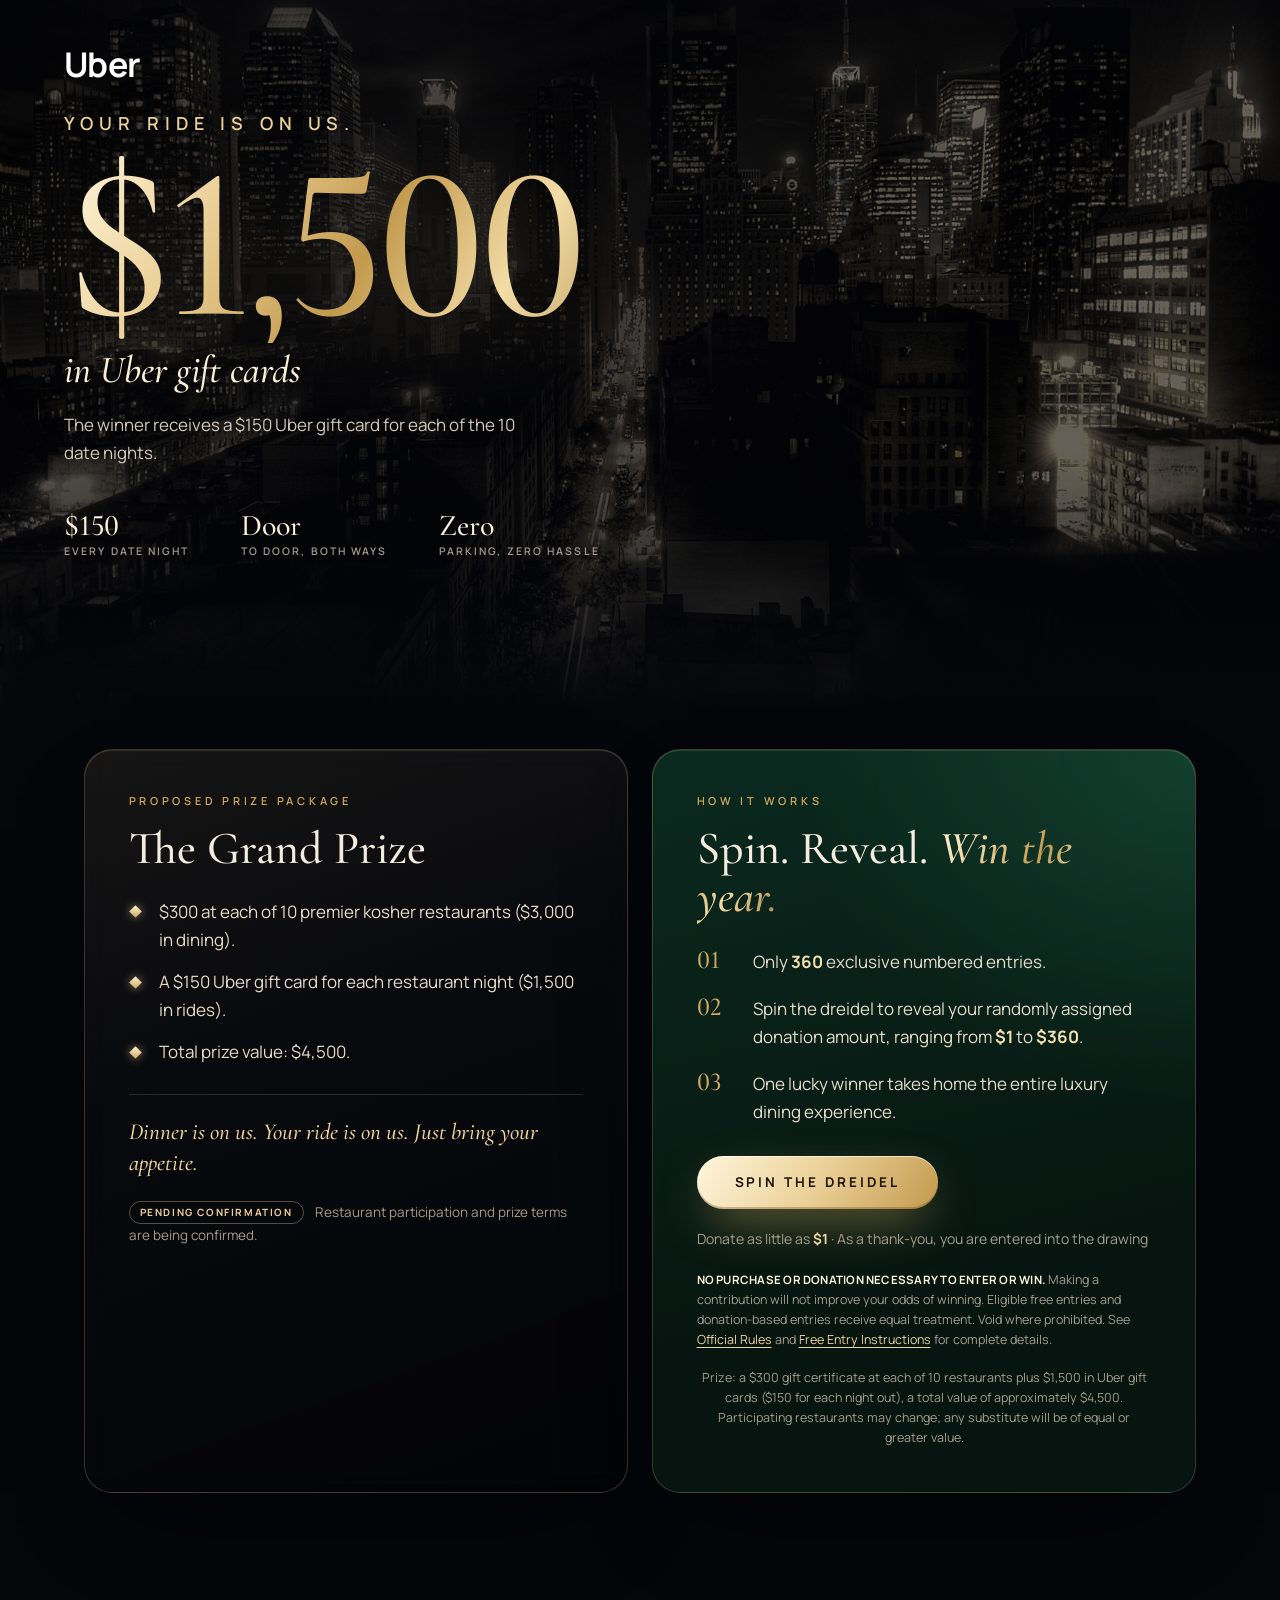
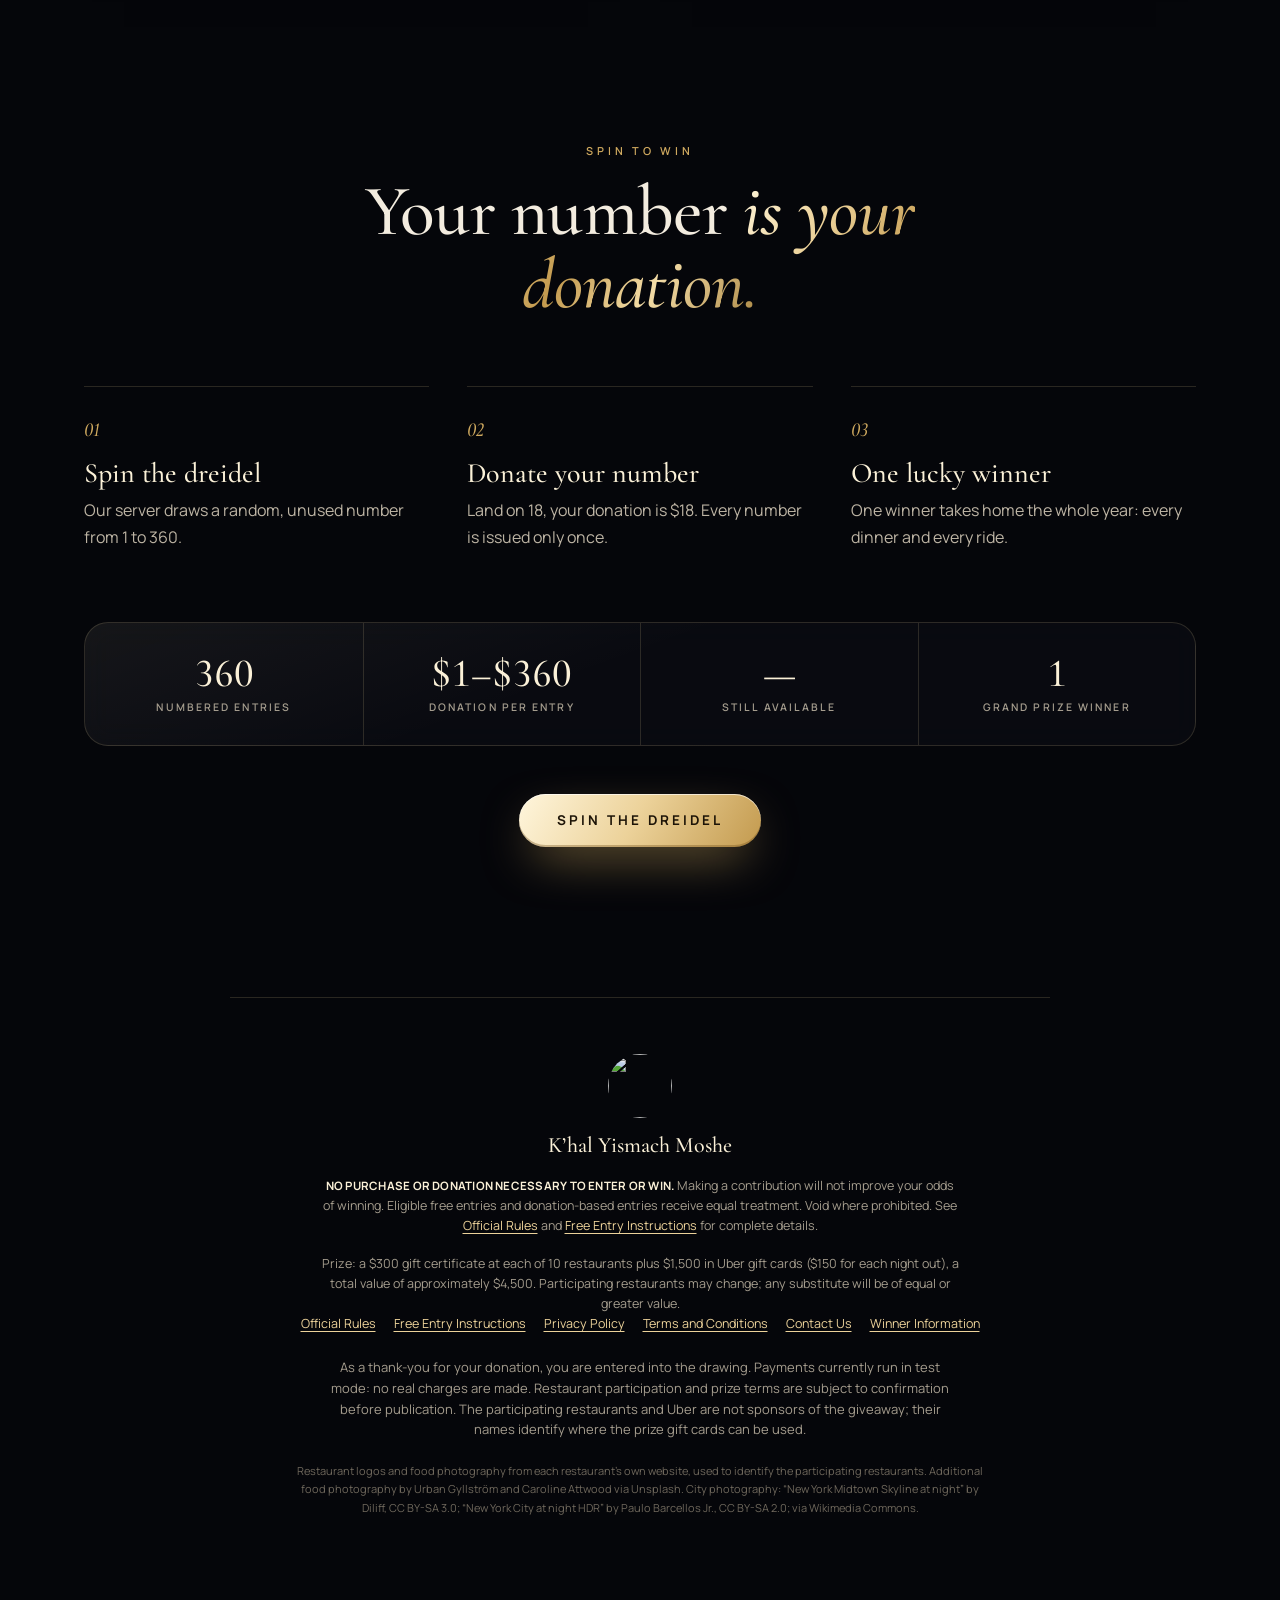
==== commit fd6bc3e0: "Drop the 2-for-$300 option: choices are the random spin or a flat $180 for one entry Co-Authored-By:" ====
--- a/index.html
+++ b/index.html
@@ -203,7 +203,6 @@
       <fieldset class="pkgs" id="pkgs"><legend>Choose your entry</legend>
         <label class="pkg"><input type="radio" name="pkg" value="spin" checked><span><b>Spin the dreidel</b><em>Your number is your donation: <span data-unit>$1</span> – <span class="maxPriceT">$360</span></em></span></label>
         <label class="pkg"><input type="radio" name="pkg" value="chai"><span><b>Chai ticket · $180</b><em>1 entry at a flat price</em></span></label>
-        <label class="pkg"><input type="radio" name="pkg" value="pair"><span><b>2 entries · $300</b><em>Two numbers, one payment</em></span></label>
       </fieldset>
       <p class="hint">Your entry number is emailed to you.</p>
       <button class="cta" type="button" id="next"><span>Continue</span></button>
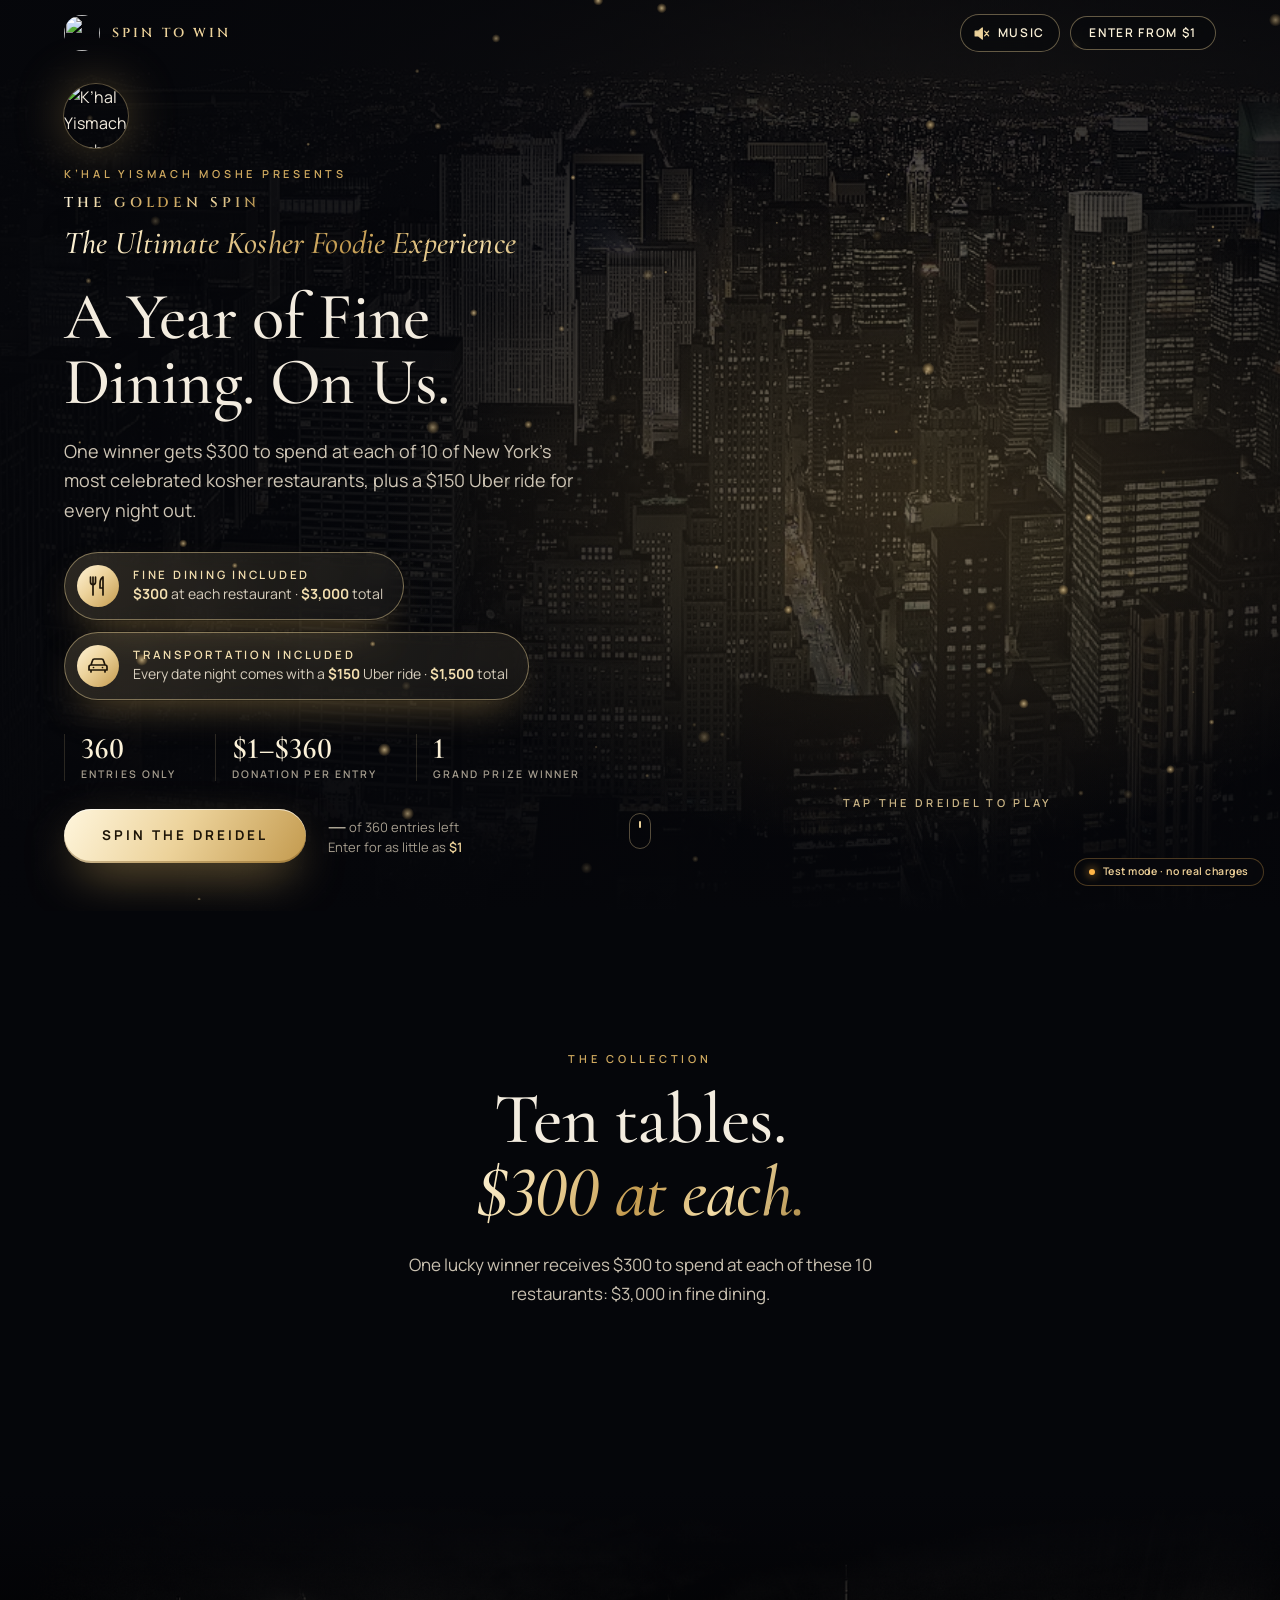
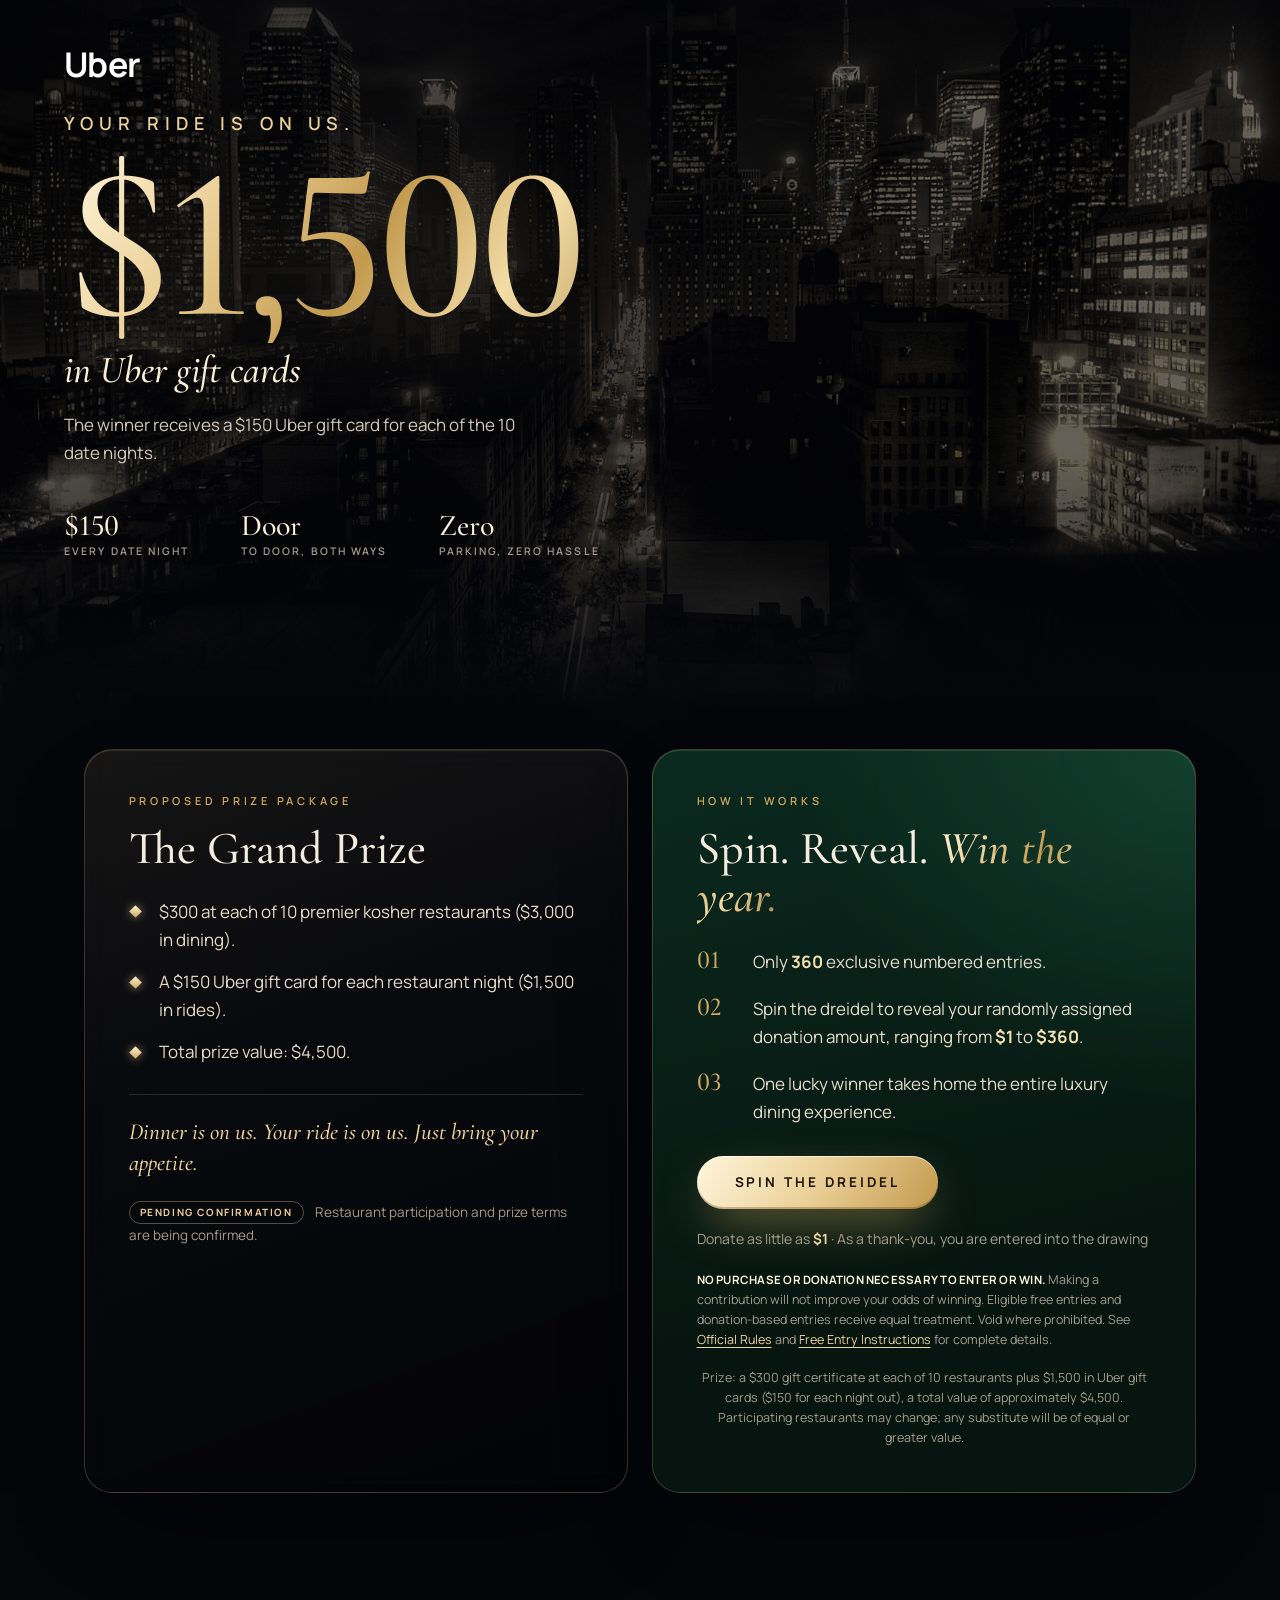
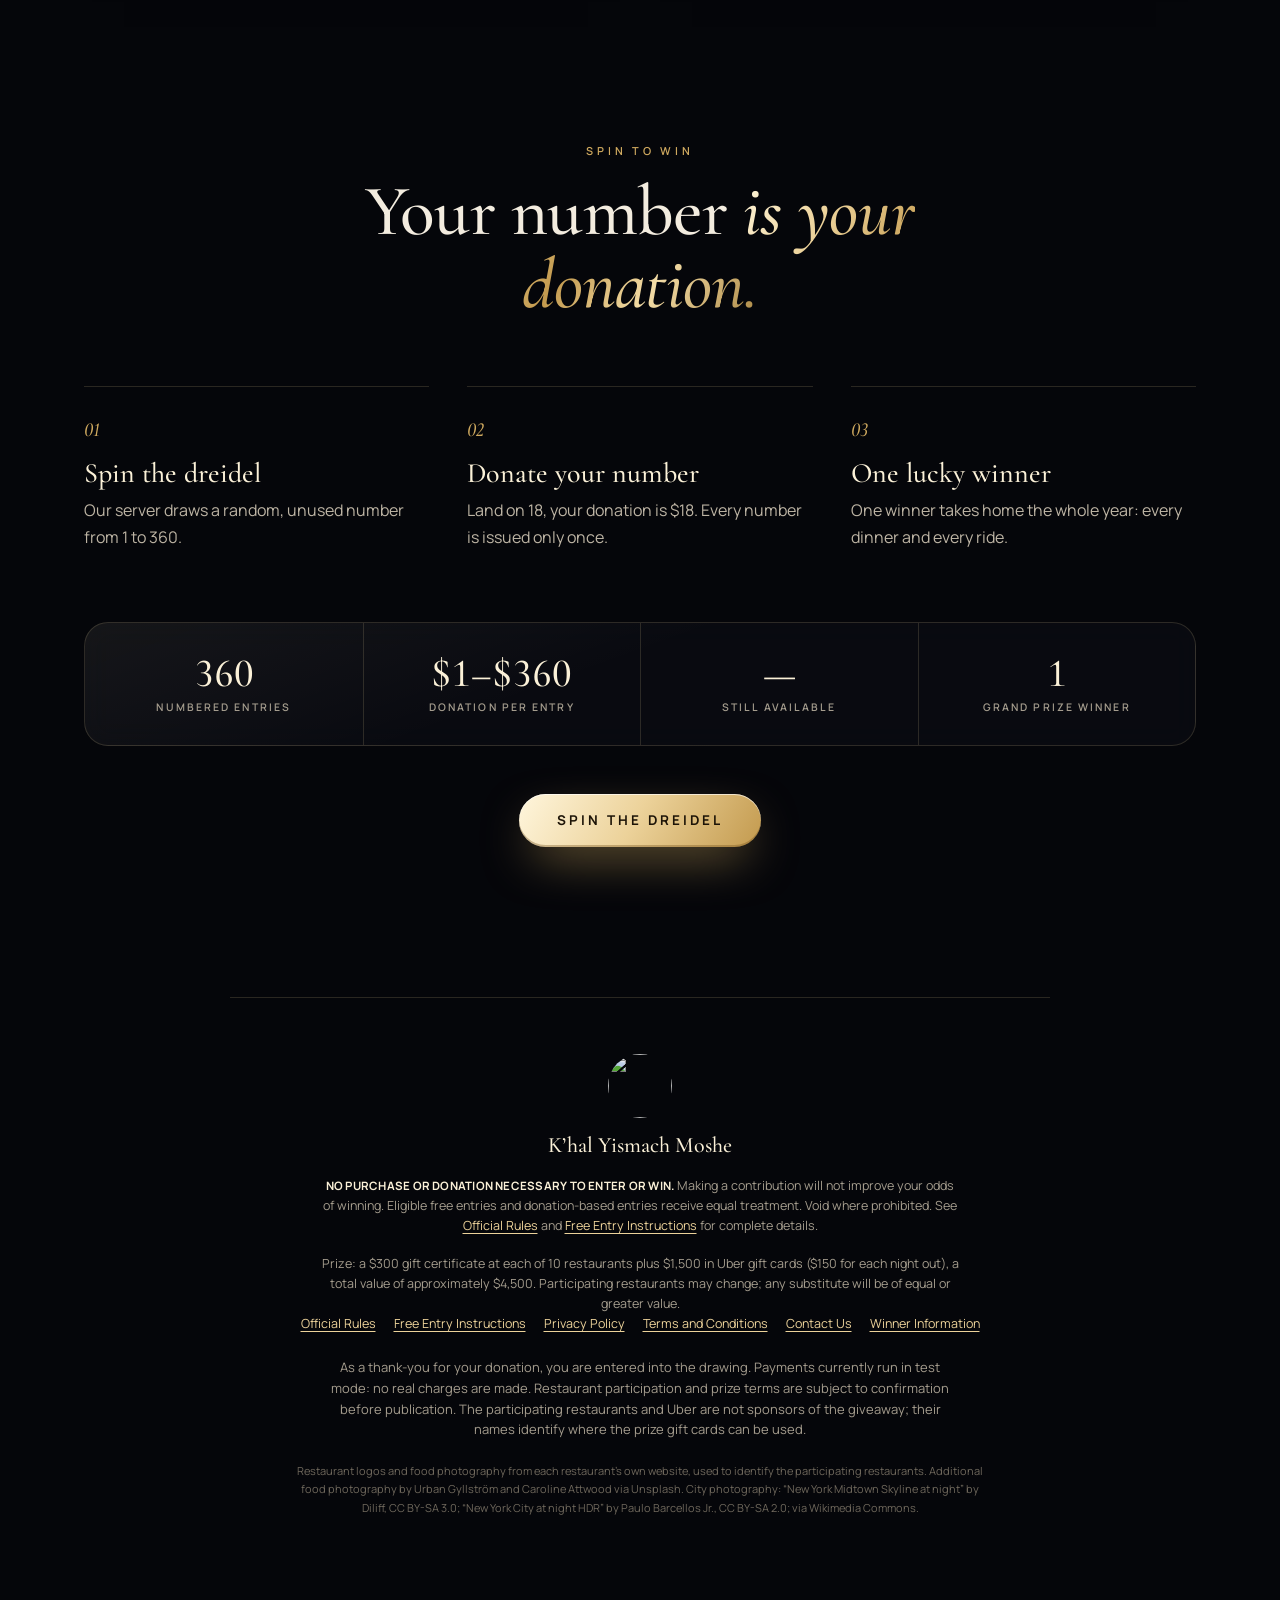
==== commit 816f7e5a: "Label the $180 option 'Fixed price' Co-Authored-By: Claude Opus 5.5 <noreply@anthropic.com> Claude-S" ====
--- a/index.html
+++ b/index.html
@@ -202,7 +202,7 @@
       <label class="field"><span>Phone</span><input id="phone" type="tel" autocomplete="tel" inputmode="tel" maxlength="32" required></label>
       <fieldset class="pkgs" id="pkgs"><legend>Choose your entry</legend>
         <label class="pkg"><input type="radio" name="pkg" value="spin" checked><span><b>Spin the dreidel</b><em>Your number is your donation: <span data-unit>$1</span> – <span class="maxPriceT">$360</span></em></span></label>
-        <label class="pkg"><input type="radio" name="pkg" value="chai"><span><b>Chai ticket · $180</b><em>1 entry at a flat price</em></span></label>
+        <label class="pkg"><input type="radio" name="pkg" value="chai"><span><b>Fixed price · $180</b><em>1 entry at a flat price</em></span></label>
       </fieldset>
       <p class="hint">Your entry number is emailed to you.</p>
       <button class="cta" type="button" id="next"><span>Continue</span></button>
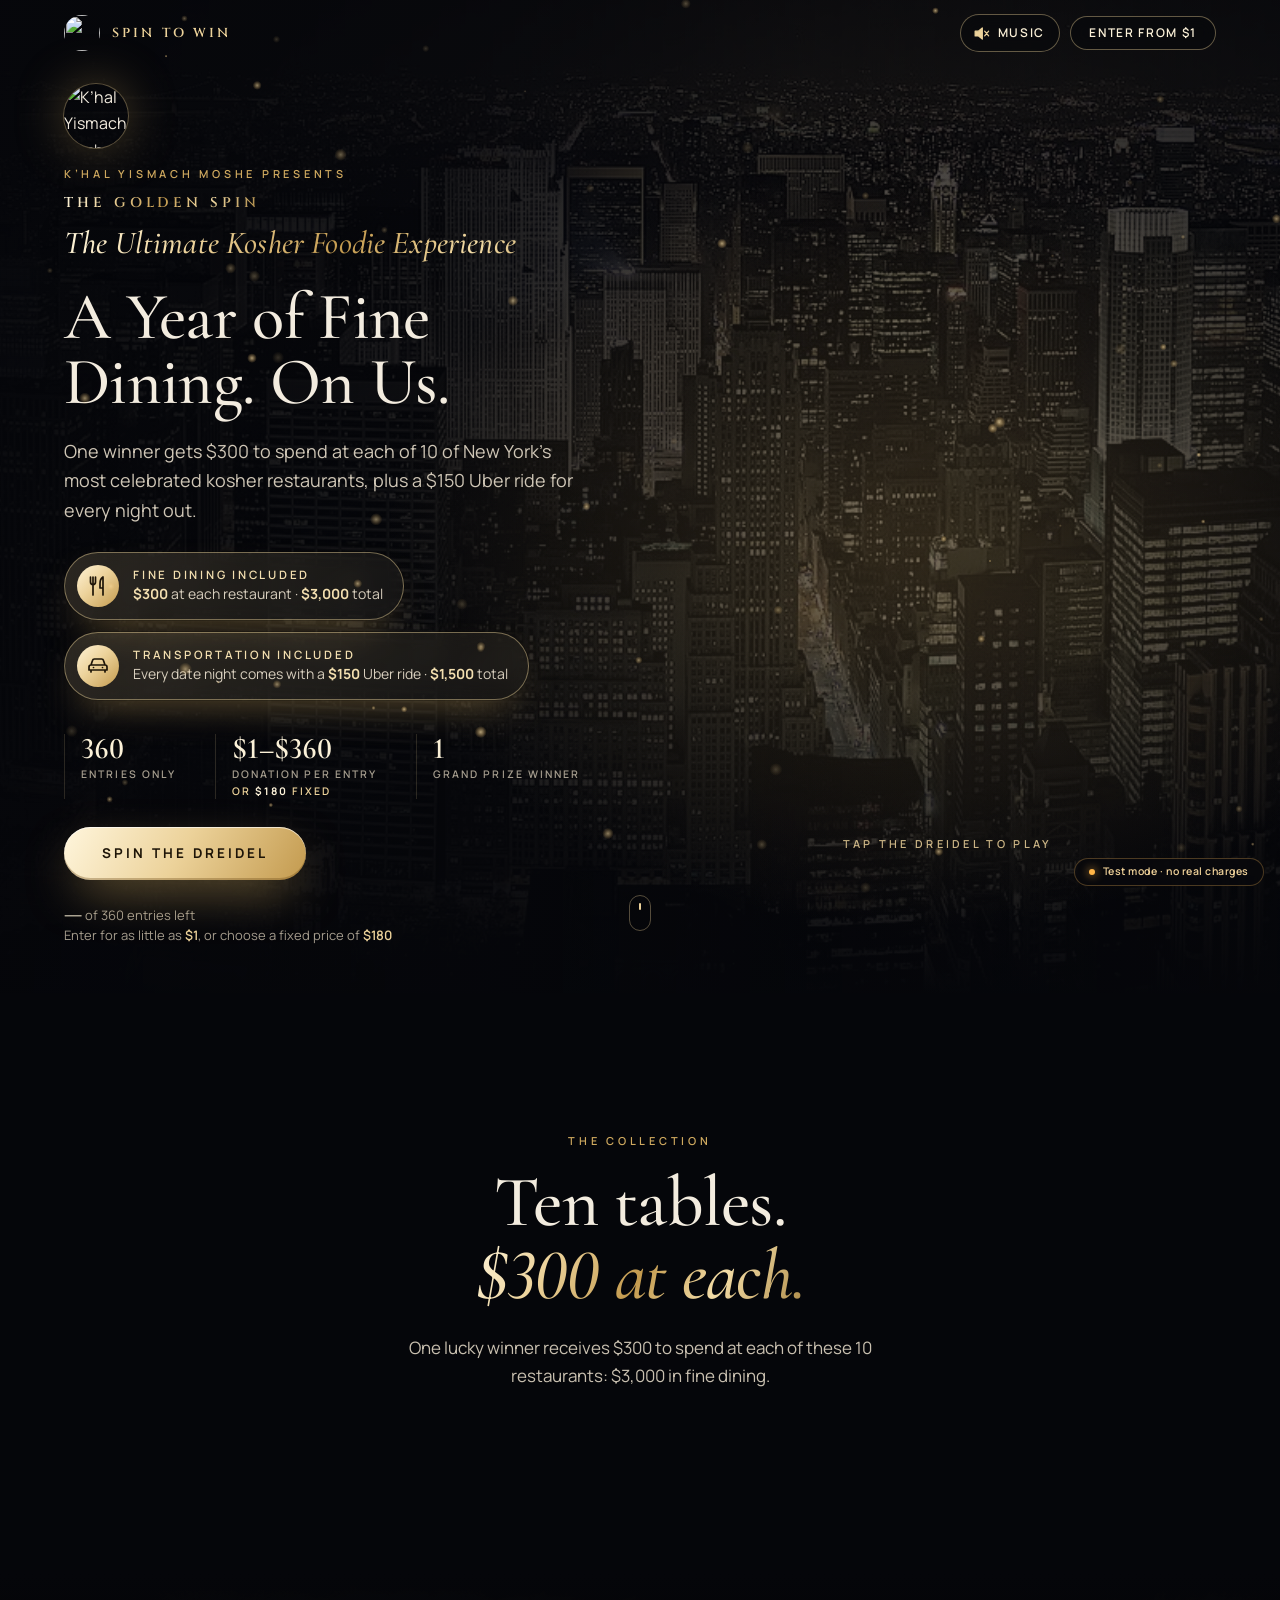
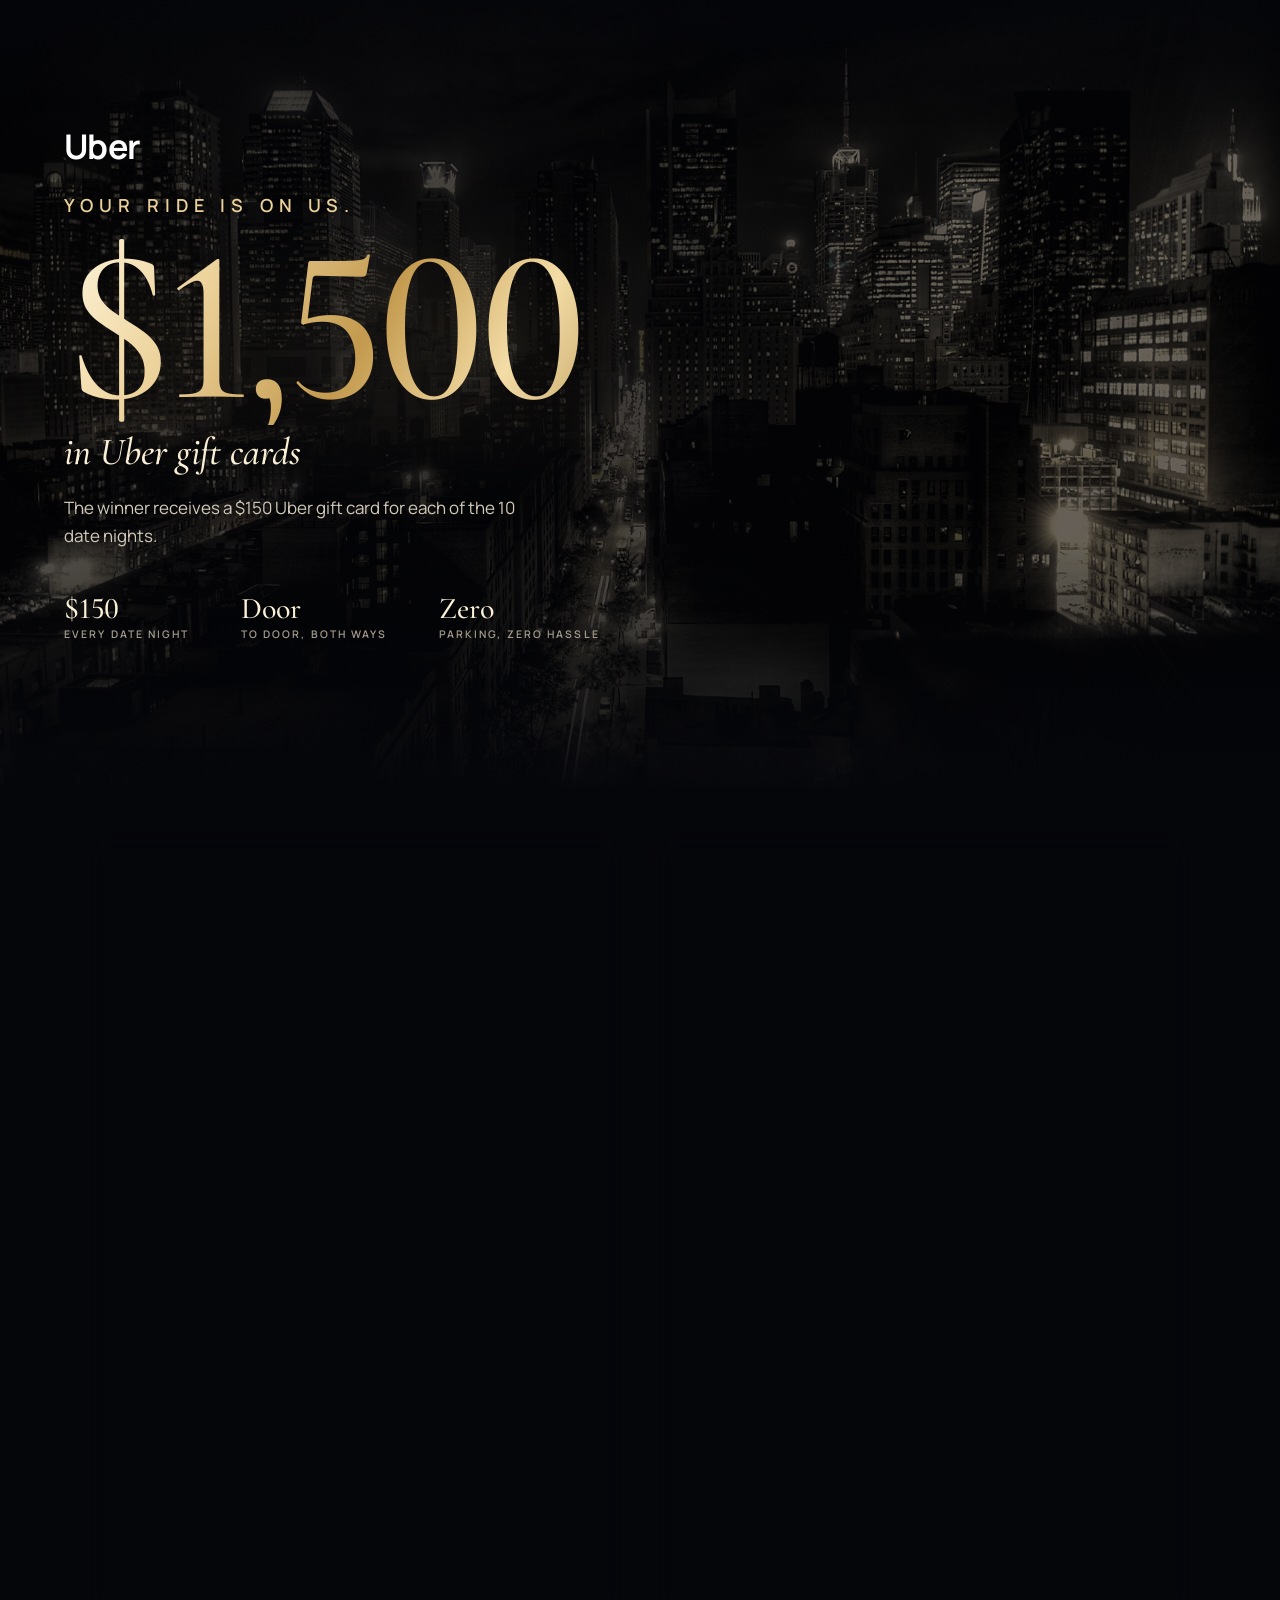
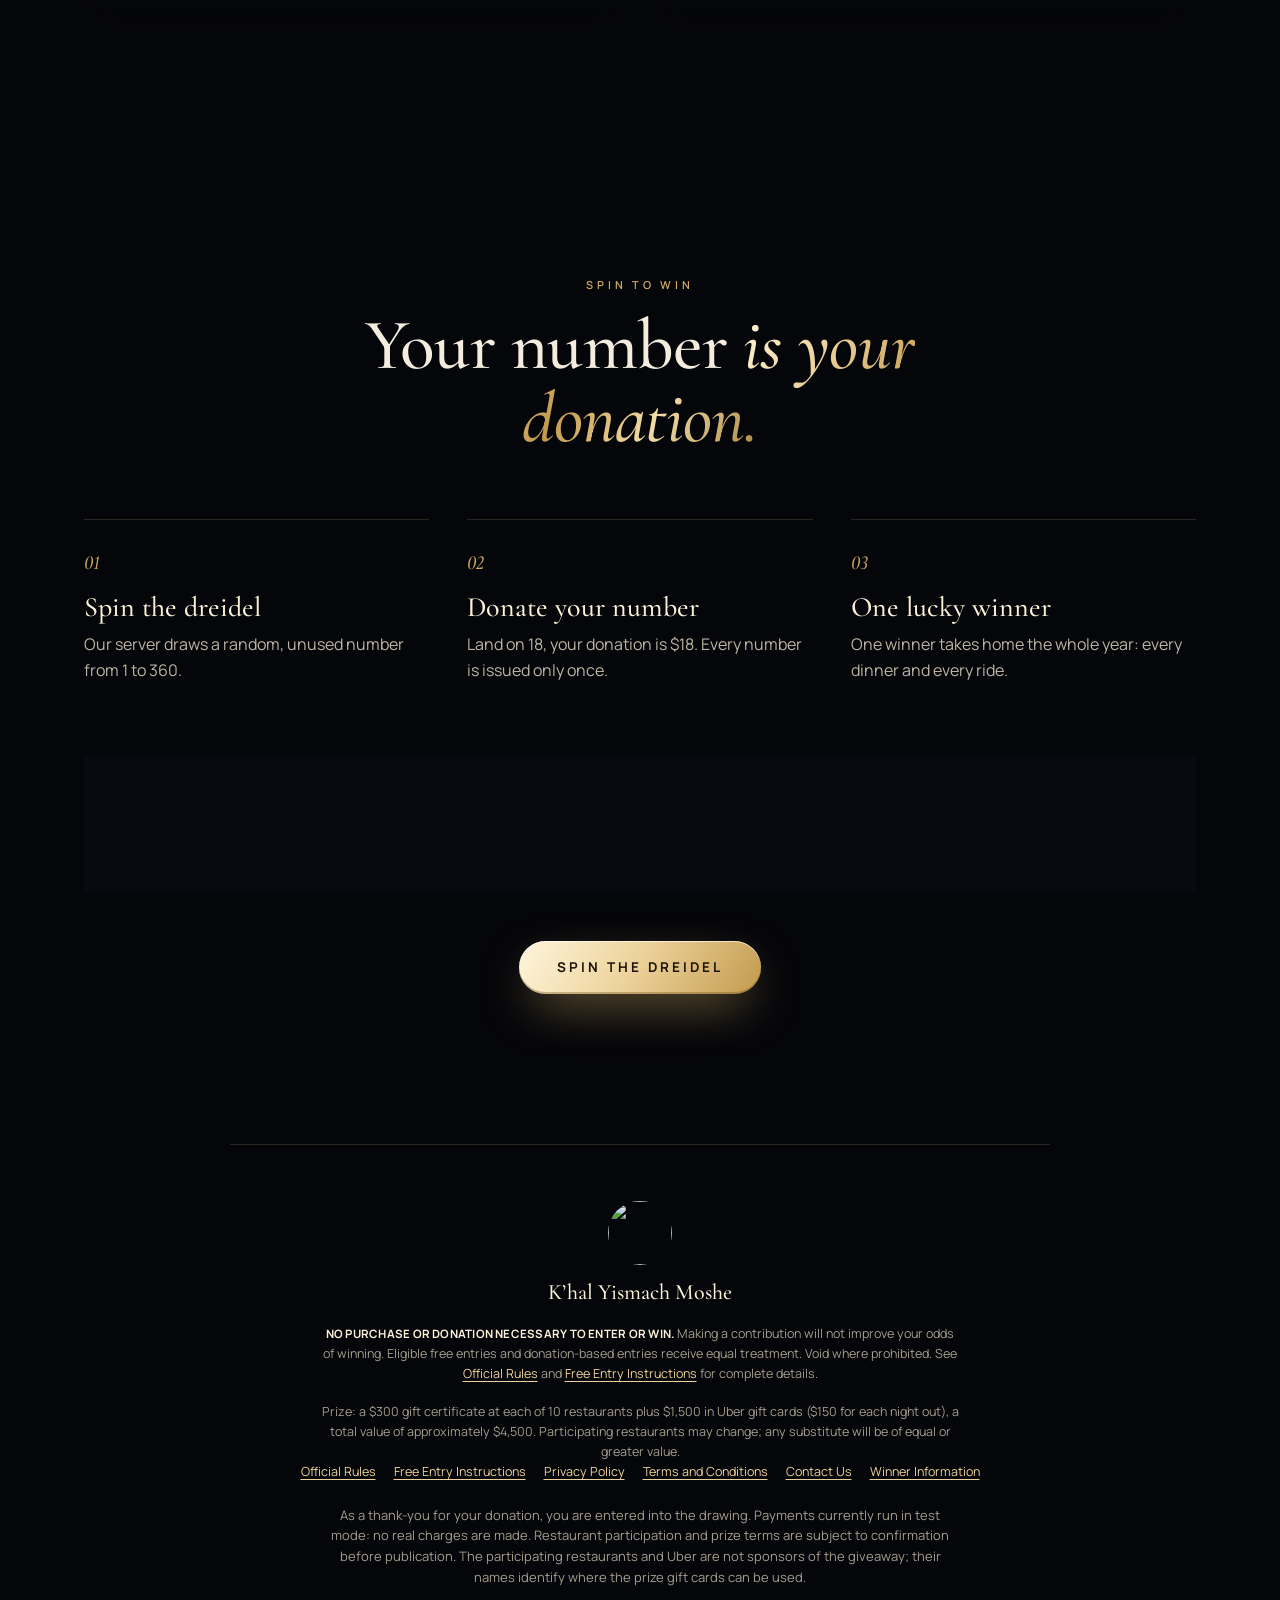
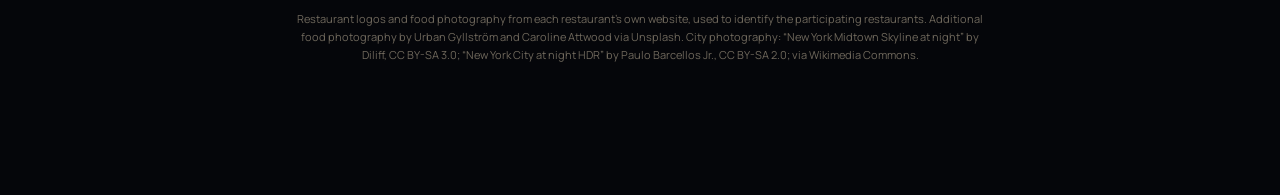
==== commit 8850941c: "Homepage: show the $180 fixed-price option next to the $1-$360 range Co-Authored-By: Claude Opus 5.5" ====
--- a/index.html
+++ b/index.html
@@ -54,12 +54,12 @@
       </div>
       <ul class="pillars tickets">
         <li><span class="p-num"><span class="maxT">360</span></span><span class="p-lbl">entries only</span></li>
-        <li><span class="p-num"><span data-unit>$1</span>–<span class="maxPriceT">$360</span></span><span class="p-lbl">donation per entry</span></li>
+        <li><span class="p-num"><span data-unit>$1</span>–<span class="maxPriceT">$360</span></span><span class="p-lbl">donation per entry<br><span class="p-or">or <b>$180</b> fixed</span></span></li>
         <li><span class="p-num">1</span><span class="p-lbl">grand prize winner</span></li>
       </ul>
       <div class="hero-actions">
         <button class="cta" id="cta" type="button" data-open-checkout><span>Spin the Dreidel</span></button>
-        <p class="avail"><strong id="remaining">—</strong> of <span class="maxT">360</span> entries left<br><span>Enter for as little as <b data-unit>$1</b></span></p>
+        <p class="avail"><strong id="remaining">—</strong> of <span class="maxT">360</span> entries left<br><span>Enter for as little as <b data-unit>$1</b>, or choose a fixed price of <b>$180</b></span></p>
         <div class="claimed" id="claimed" hidden><div class="cl-bar"><i id="clBar"></i></div><p><b id="clN">0</b> of <span class="maxT">360</span> entries claimed</p></div>
       </div>
     </div>
@@ -120,10 +120,10 @@
       <h2 class="ov-title">Spin. Reveal. <em>Win the year.</em></h2>
       <ol class="ov-steps">
         <li><span>01</span><p>Only <b class="maxT">360</b> exclusive numbered entries.</p></li>
-        <li><span>02</span><p>Spin the dreidel to reveal your randomly assigned donation amount, ranging from <b data-unit>$1</b> to <b class="maxPriceT">$360</b>.</p></li>
+        <li><span>02</span><p>Spin the dreidel to reveal your randomly assigned donation amount, ranging from <b data-unit>$1</b> to <b class="maxPriceT">$360</b>. Prefer a set amount? Choose the fixed price of <b>$180</b>.</p></li>
         <li><span>03</span><p>One lucky winner takes home the entire luxury dining experience.</p></li>
       </ol>
-      <div class="ov-cta"><button class="cta" type="button" data-open-checkout><span>Spin the Dreidel</span></button><p>Donate as little as <b data-unit>$1</b> · As a thank-you, you are entered into the drawing</p></div>
+      <div class="ov-cta"><button class="cta" type="button" data-open-checkout><span>Spin the Dreidel</span></button><p>Donate as little as <b data-unit>$1</b>, or a fixed <b>$180</b> · As a thank-you, you are entered into the drawing</p></div>
       <p class="npn" data-npn><strong>No purchase or donation necessary to enter or win.</strong> Making a contribution will not improve your odds of winning. Eligible free entries and donation-based entries receive equal treatment. Void where prohibited. See <a href="/rules">Official Rules</a> and <a href="/free-entry">Free Entry Instructions</a> for complete details.</p>
       <p class="npn prize-note">Prize: a $300 gift certificate at each of 10 restaurants plus $1,500 in Uber gift cards ($150 for each night out), a total value of approximately $4,500. Participating restaurants may change; any substitute will be of equal or greater value.</p>
     </div>
@@ -141,7 +141,7 @@
     </ol>
     <div class="facts">
       <div><strong class="maxT">360</strong><span>numbered entries</span></div>
-      <div><strong><span data-unit>$1</span>–<span id="maxPrice">$360</span></strong><span>donation per entry</span></div>
+      <div><strong><span data-unit>$1</span>–<span id="maxPrice">$360</span></strong><span>donation per entry<br>or $180 fixed</span></div>
       <div><strong id="remaining2">—</strong><span>still available</span></div>
       <div><strong>1</strong><span>grand prize winner</span></div>
     </div>
--- a/assets/site.css
+++ b/assets/site.css
@@ -157,6 +157,7 @@
 .pillars li{display:flex;flex-direction:column;gap:4px;padding-left:16px;border-left:1px solid var(--hair)}
 .p-num{font:600 30px/1 var(--serif);color:var(--champ-1)}
 .p-lbl{font:600 10.5px/1.3 var(--sans);letter-spacing:.2em;text-transform:uppercase;color:var(--muted)}
+.p-or{display:inline-block;margin-top:4px;color:var(--champ-2)}.p-or b{color:var(--champ-1)}
 .hero-actions{display:flex;align-items:center;gap:22px;flex-wrap:wrap}
 .avail{margin:0;font-size:13px;color:var(--muted);line-height:1.5}
 .avail strong{font:600 22px/1 var(--serif);color:var(--champ-1);font-variant-numeric:tabular-nums}
